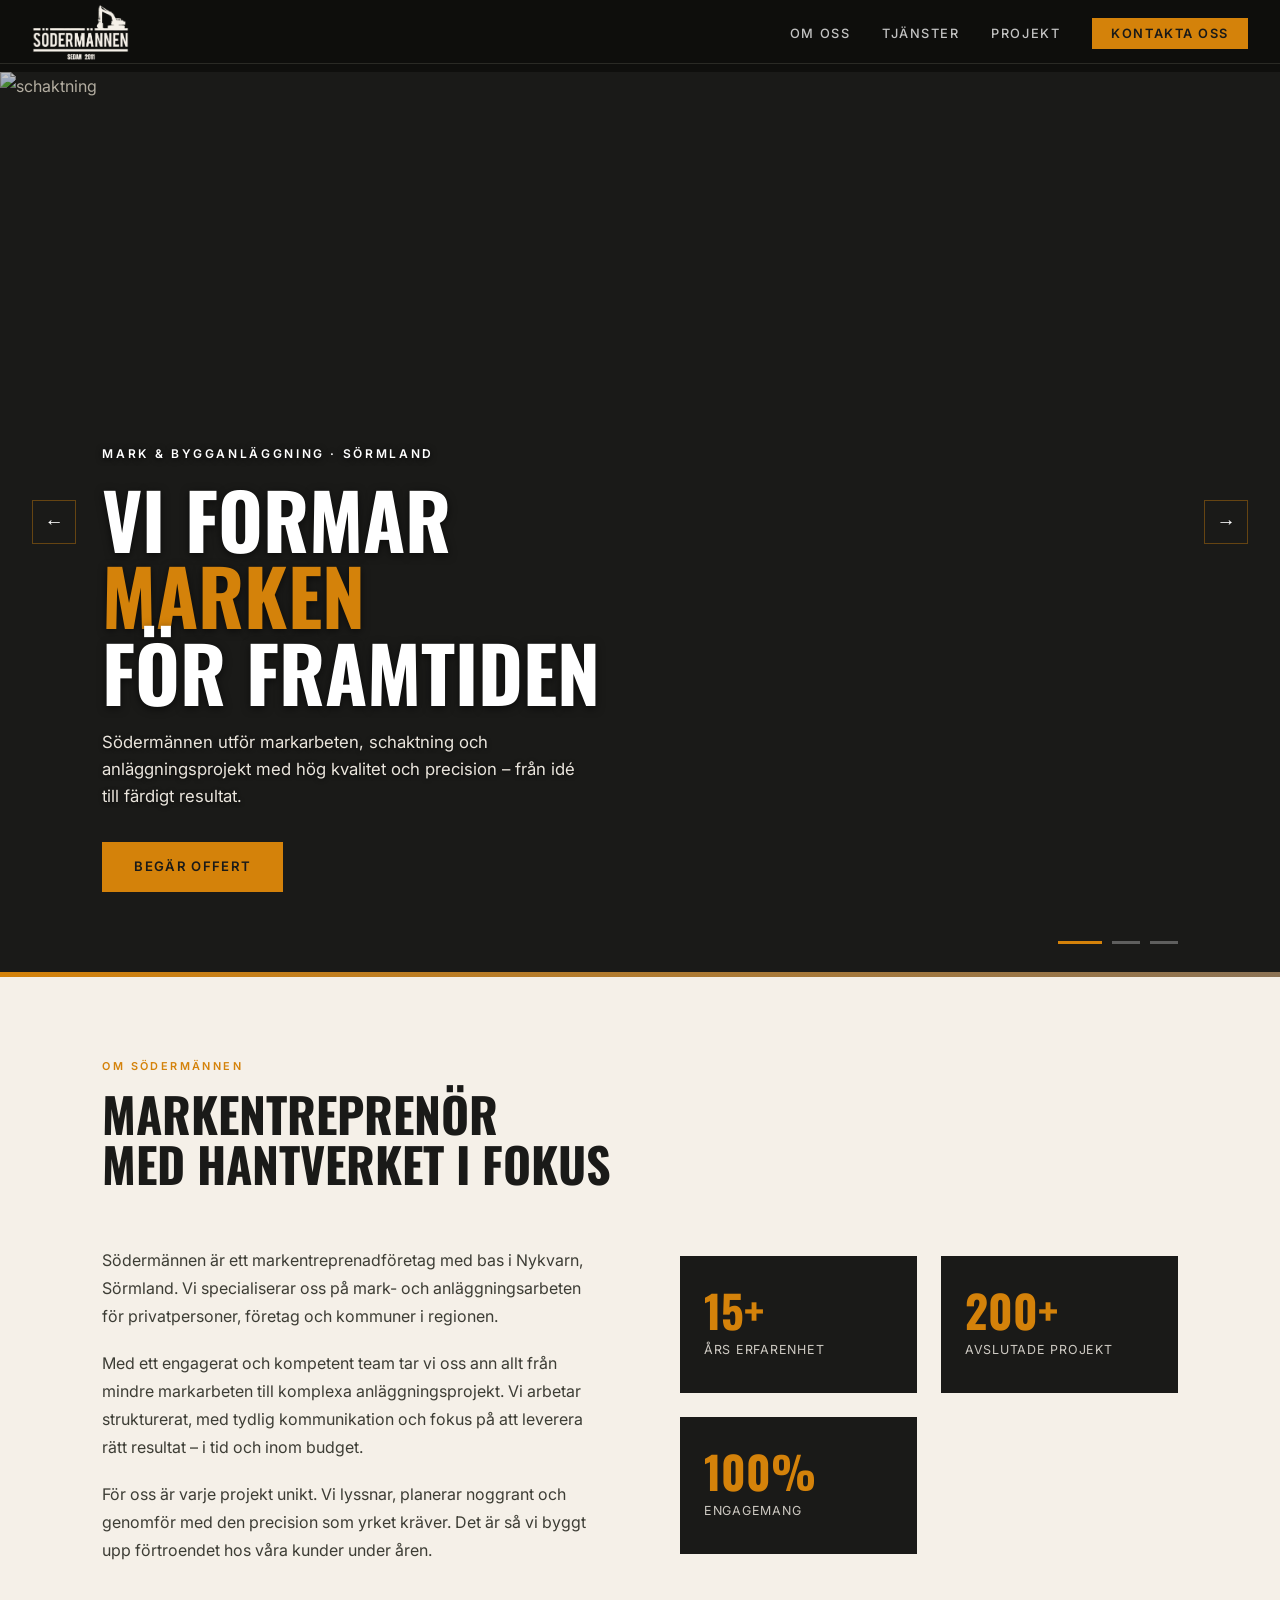
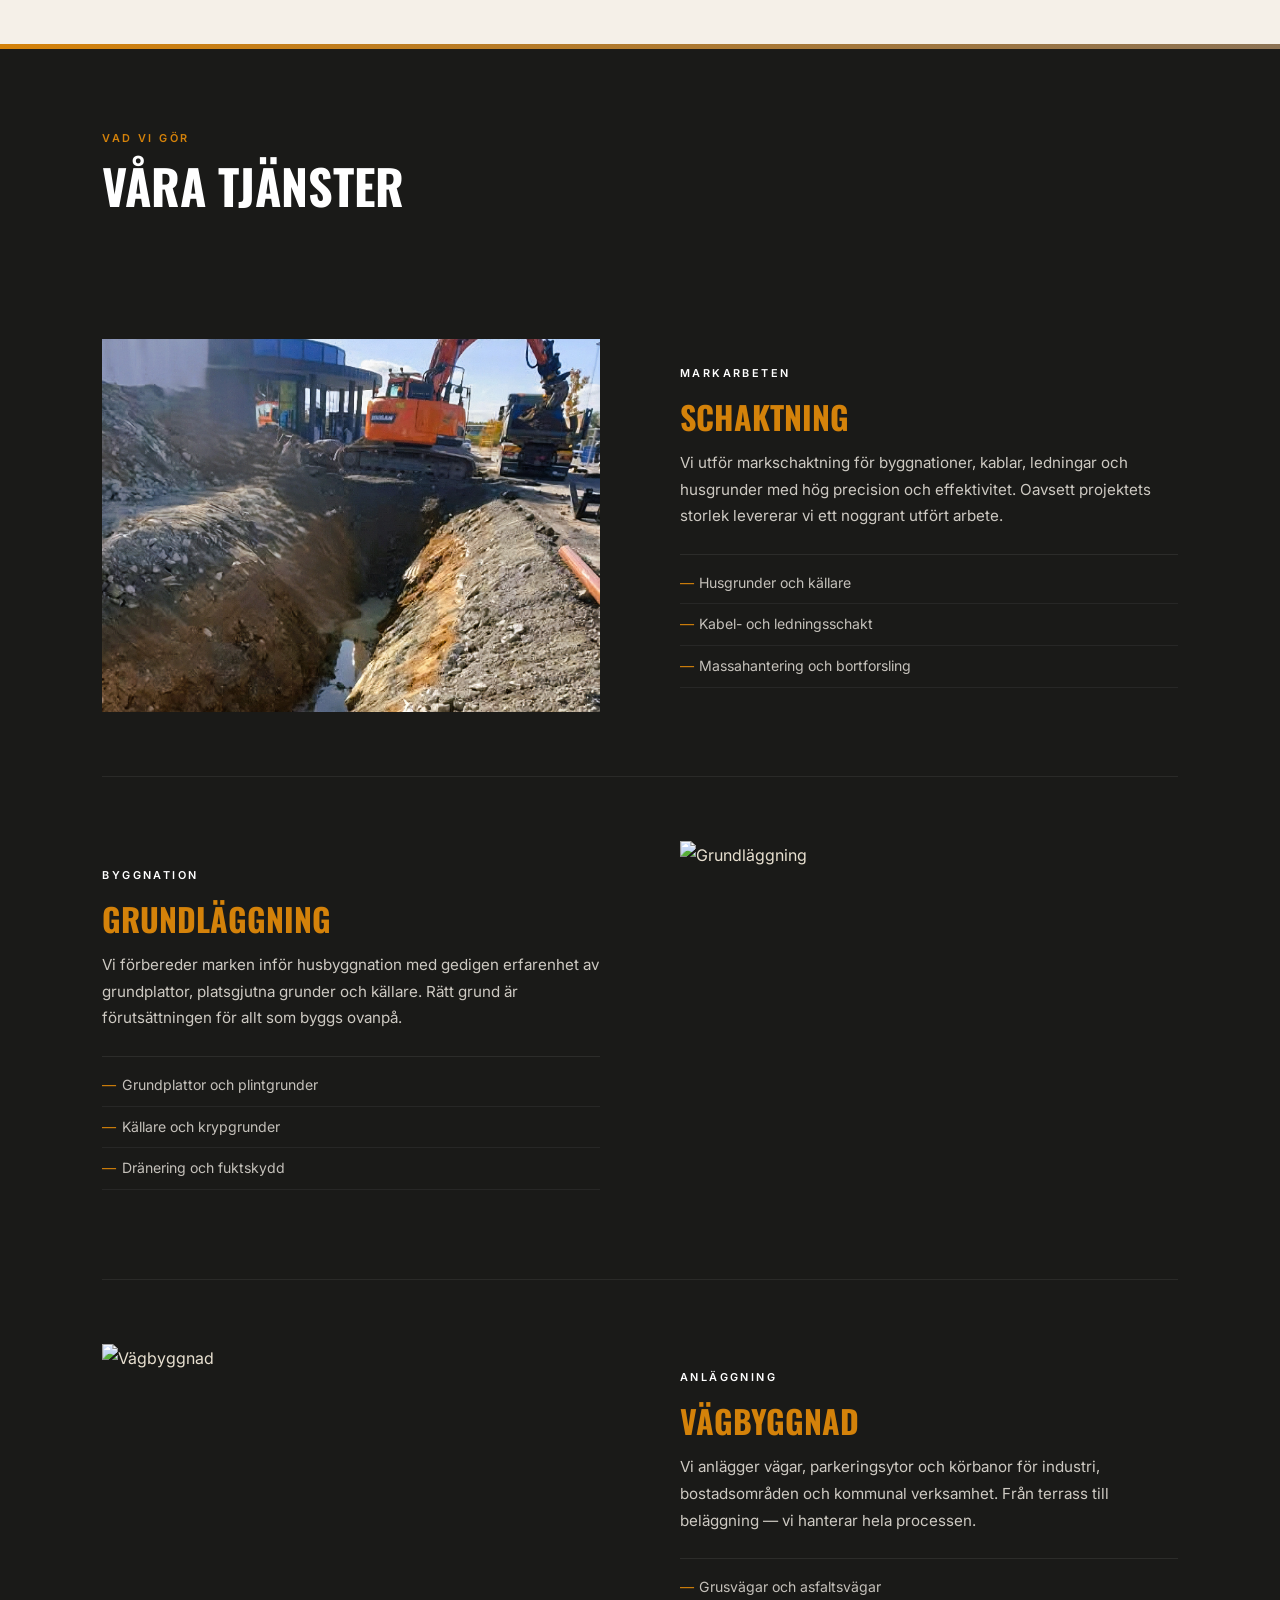
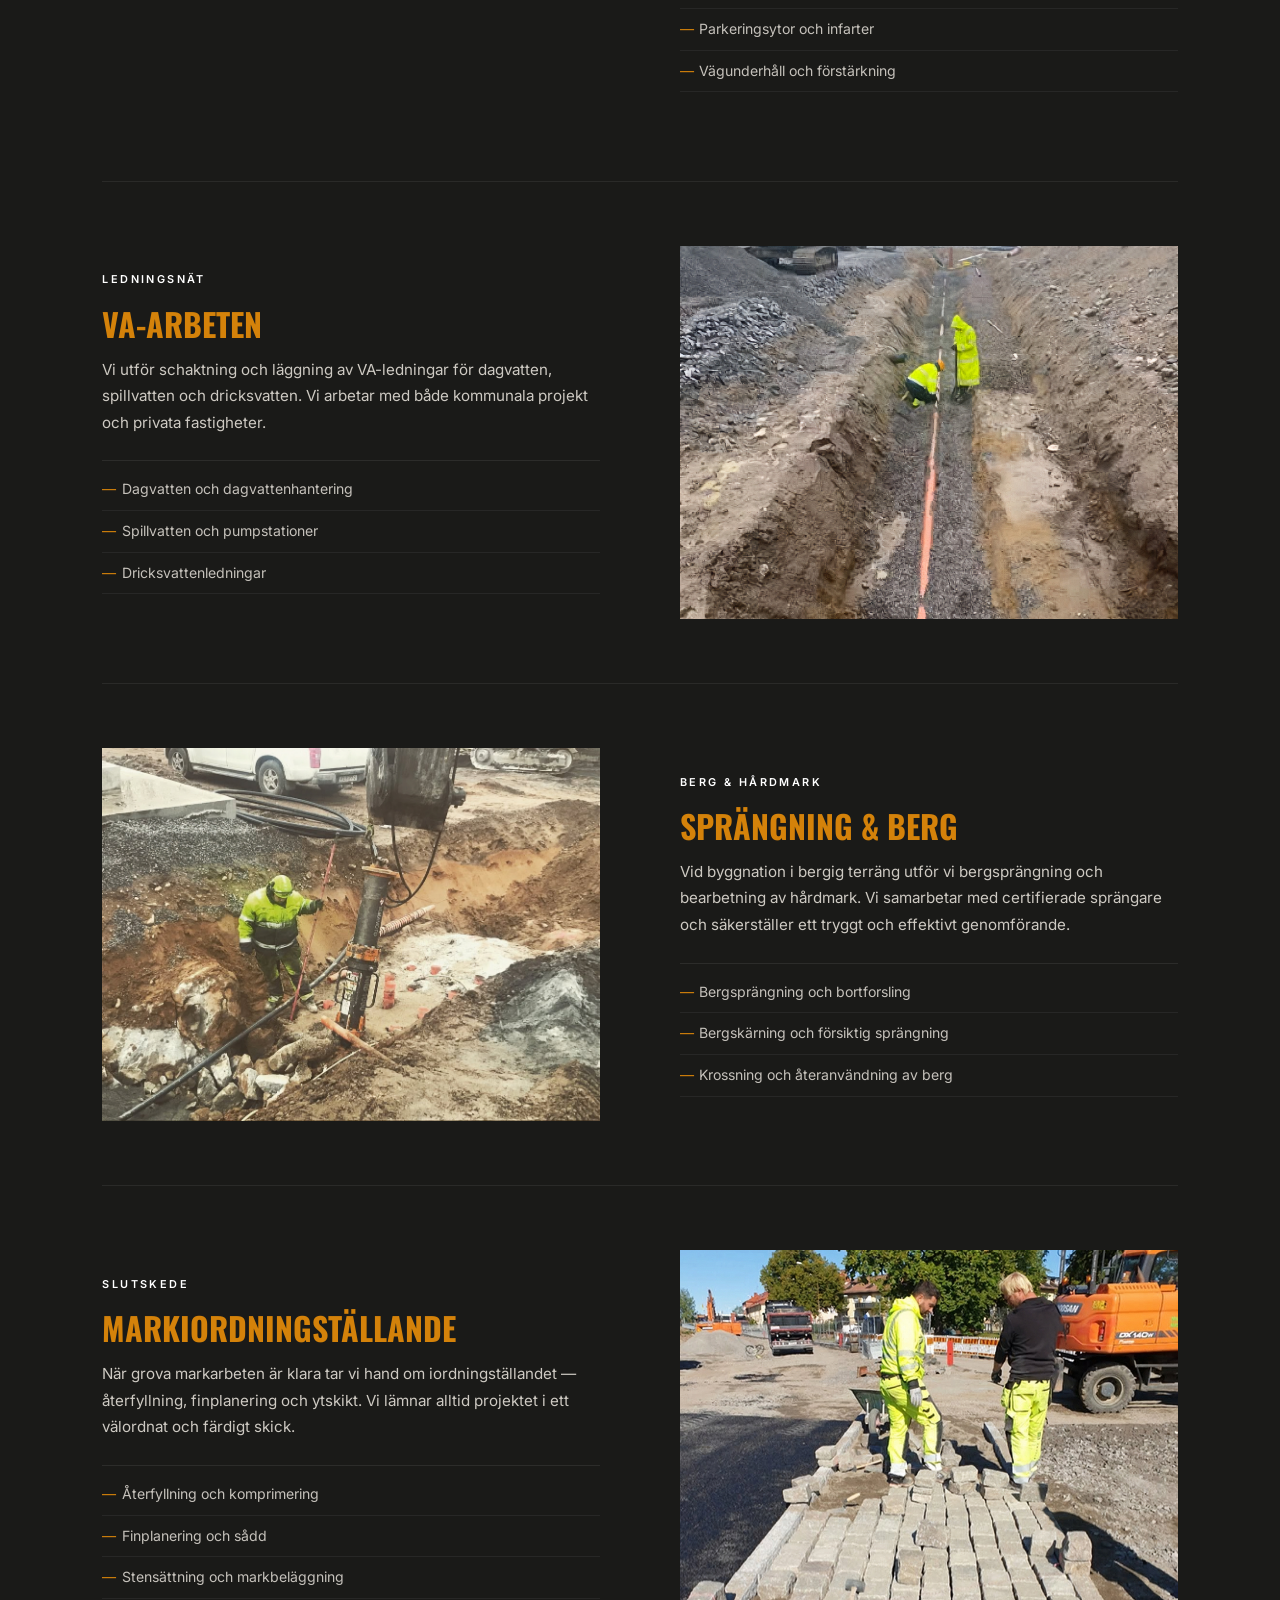
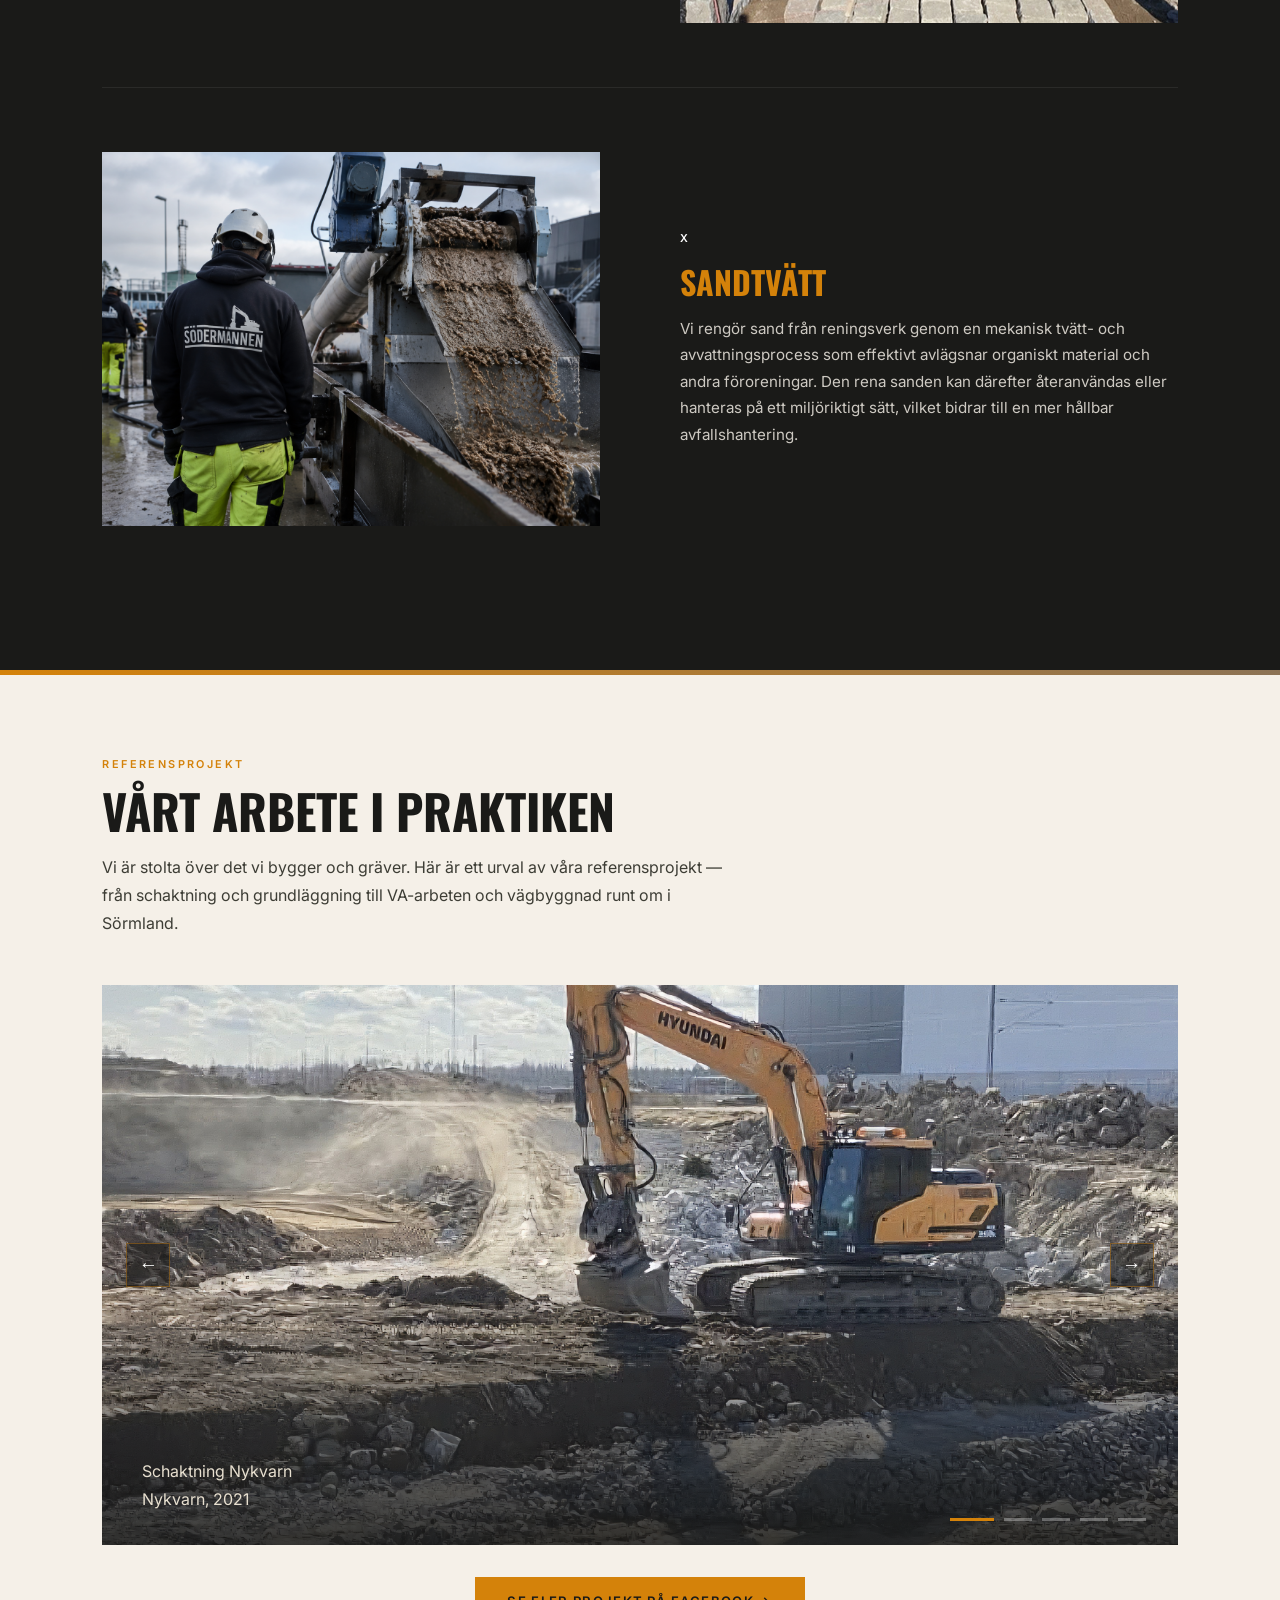
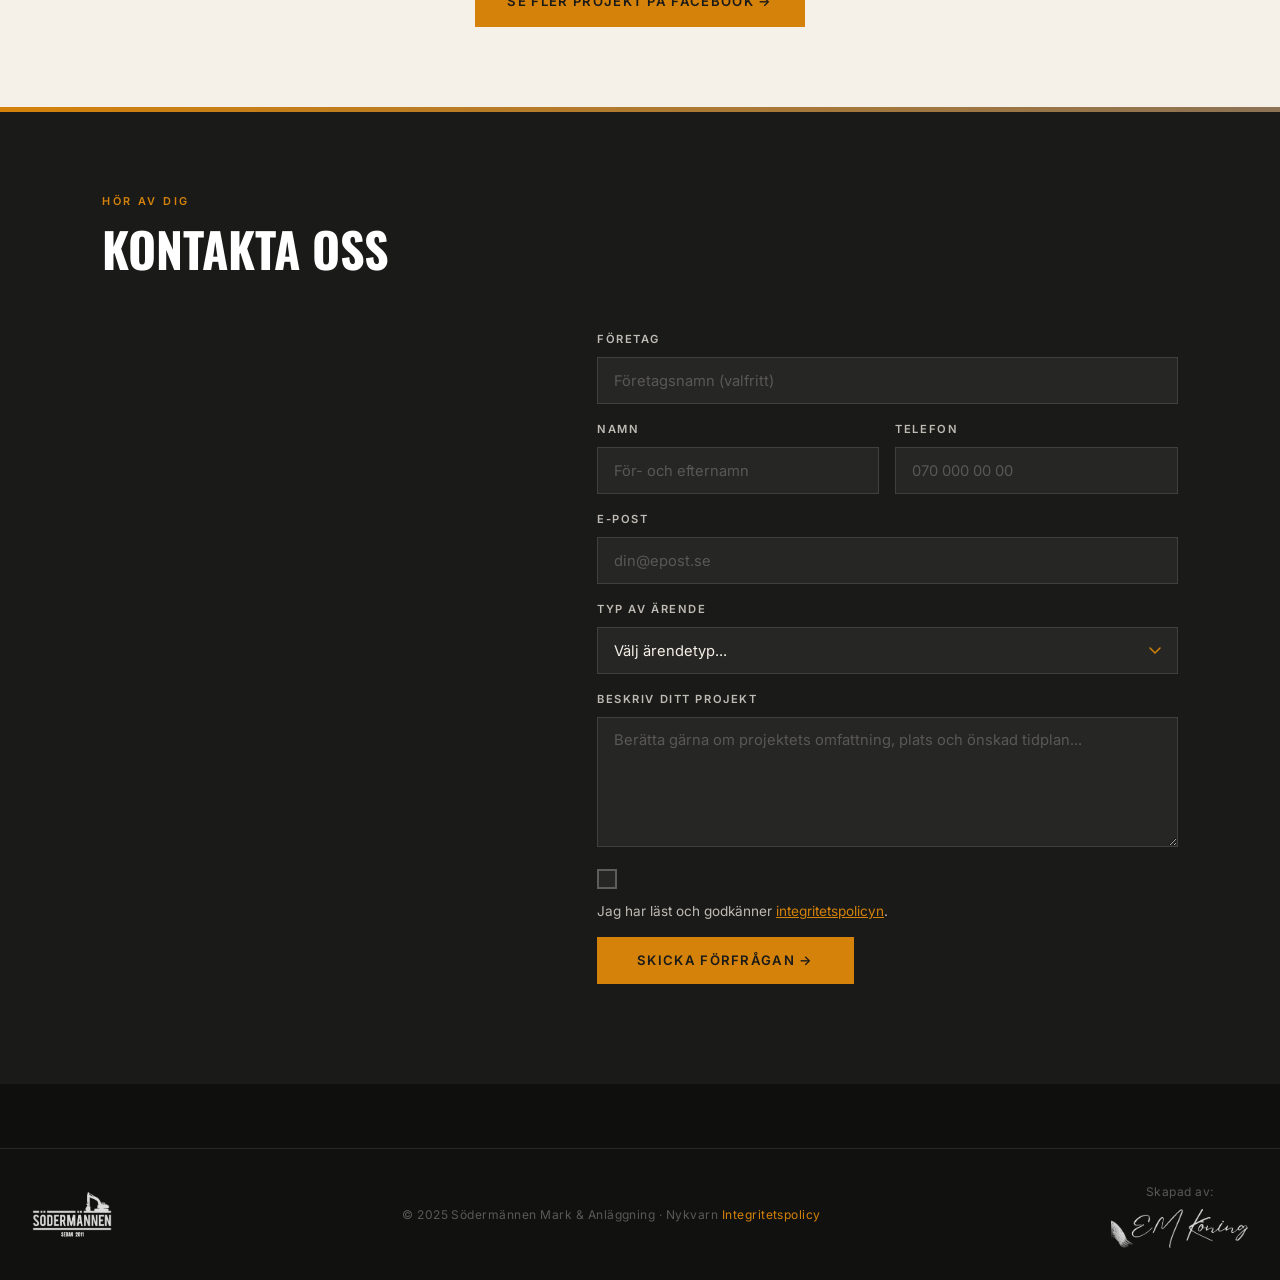
==== index.html @ 336072d4 "updated footer with my sign and readme" ====
<!doctype html>
<html lang="sv">
  <head>
    <meta charset="UTF-8" />
    <meta name="viewport" content="width=device-width, initial-scale=1.0" />
    <link rel="icon" href="image/logo-black.png" />
    <title>
      Södermännen – Markentreprenör i Nykvarn, Södertälje och Sörmland
    </title>
    <meta
      name="description"
      content="Södermännen utför schaktning, grundläggning, VA-arbeten, sandtvättning, sprängning och markiordningställande i Nykvarn, Södertälje, Strängnäs och Sörmland. Kontakta oss för offert."
    />
    <meta
      name="keywords"
      content="markentreprenör Nykvarn, schaktning Södertälje, grundläggning Sörmland, VA-arbeten Nykvarn, vägbyggnad Södertälje, sprängning mark, markarbeten Sörmland, grävarbeten Nykvarn, sandtvättning åt flera kommuner i landet"
    />
    <meta name="robots" content="index, follow" />
    <link rel="canonical" href="https://www.sodermannen.se/" />
    <meta property="og:type" content="website" />
    <meta property="og:url" content="https://www.sodermannen.se/" />
    <meta
      property="og:title"
      content="Södermännen – Markentreprenör och Sandtvätt i Nykvarn, Södertälje, Strängnäs och Sörmland"
    />
    <meta
      property="og:description"
      content="Vi utför schaktning, grundläggning, VA-arbeten, sandtvättning och vägbyggnad för företag och kommuner i Nykvarn, Södertälje och Sörmland."
    />
    <meta
      property="og:image"
      content="https://www.sodermannen.se/image/hero2.jpg"
    />
    <meta property="og:locale" content="sv_SE" />
    <meta name="twitter:card" content="summary_large_image" />
    <meta
      name="twitter:title"
      content="Södermännen – Markentreprenör och Sandtvätt i Nykvarn, Södertälje, Strängnäs och Sörmland"
    />
    <meta
      name="twitter:description"
      content="Vi utför schaktning, grundläggning, VA-arbeten, sandtvättning och vägbyggnad för företag och kommuner i Sörmland."
    />
    <meta
      name="twitter:image"
      content="https://www.sodermannen.se/image/hero2.jpg"
    />
    <script type="application/ld+json">
      {
        "@context": "https://schema.org",
        "@type": "LocalBusiness",
        "name": "Södermännen Mark & Anläggning",
        "description": "Markentreprenör i Nykvarn, Södertälje, Strängnäs och Sörmland som utför schaktning, grundläggning, VA-arbeten, sandtvättning, vägbyggnad, sprängning och markiordningställande.",
        "url": "https://www.sodermannen.se",
        "email": "info@sodermannen.se",
        "telephone": "+46706055388",
        "address": {
          "@type": "PostalAddress",
          "streetAddress": "Skäggetorp 3",
          "postalCode": "155 93",
          "addressLocality": "Nykvarn",
          "addressCountry": "SE"
        },
        "geo": {
          "@type": "GeoCoordinates",
          "latitude": 59.22121,
          "longitude": 17.31127
        },
        "areaServed": [
          { "@type": "City", "name": "Nykvarn" },
          { "@type": "City", "name": "Södertälje" },
          { "@type": "City", "name": "Strängnäs" },
          { "@type": "City", "name": "Mariefred" },
          { "@type": "AdministrativeArea", "name": "Sörmland" },
          { "@type": "AdministrativeArea", "name": "Mälardalen" }
        ],
        "openingHoursSpecification": [
          {
            "@type": "OpeningHoursSpecification",
            "dayOfWeek": ["Monday", "Tuesday", "Wednesday", "Thursday"],
            "opens": "07:00",
            "closes": "17:00"
          },
          {
            "@type": "OpeningHoursSpecification",
            "dayOfWeek": "Friday",
            "opens": "07:00",
            "closes": "13:00"
          }
        ],
        "priceRange": "Kontakta oss för offert",
        "hasOfferCatalog": {
          "@type": "OfferCatalog",
          "name": "Markentreprenad",
          "itemListElement": [
            {
              "@type": "Offer",
              "itemOffered": { "@type": "Service", "name": "Schaktning" }
            },
            {
              "@type": "Offer",
              "itemOffered": { "@type": "Service", "name": "Grundläggning" }
            },
            {
              "@type": "Offer",
              "itemOffered": { "@type": "Service", "name": "VA-arbeten" }
            },
            {
              "@type": "Offer",
              "itemOffered": { "@type": "Service", "name": "Vägbyggnad" }
            },
            {
              "@type": "Offer",
              "itemOffered": {
                "@type": "Service",
                "name": "Sprängning och bergarbeten"
              }
            },
            {
              "@type": "Offer",
              "itemOffered": {
                "@type": "Service",
                "name": "Sandtvätt"
              }
            },
            {
              "@type": "Offer",
              "itemOffered": {
                "@type": "Service",
                "name": "Markiordningställande"
              }
            }
          ]
        }
      }
    </script>
    <link rel="preconnect" href="https://fonts.googleapis.com" />
    <link rel="preconnect" href="https://fonts.gstatic.com" crossorigin />
    <link
      href="https://fonts.googleapis.com/css2?family=Oswald:wght@400;600;700&family=Inter:wght@300;400;500;600&display=swap"
      rel="stylesheet"
    />
    <link rel="stylesheet" href="style.css" />
  </head>
  <body>
    <!-- NAV -->
    <nav id="main-nav">
      <a href="#" class="nav-logo">
        <img src="image/logo-white.png" alt="Södermännen" class="logo-img" />
      </a>
      <ul class="nav-links">
        <li><a href="#om-oss">Om oss</a></li>
        <li><a href="#tjanster">Tjänster</a></li>
        <li><a href="#projekt">Projekt</a></li>
        <li><a href="#kontakt" class="nav-cta">Kontakta oss</a></li>
      </ul>
      <button class="hamburger" id="hamburger" aria-label="Öppna meny">
        <span></span><span></span><span></span>
      </button>
    </nav>

    <!-- HERO SLIDESHOW -->
    <section class="hero" id="hero">
      <div class="slides" id="slides">
        <div class="slide active">
          <div class="slide-bg">
            <img src="image/hero2.jpg" alt="schaktning" />
          </div>
          <div class="slide-overlay"></div>
          <div class="slide-content">
            <p class="slide-eyebrow">Mark & Bygganläggning · Sörmland</p>
            <h1 class="slide-title">
              Vi formar<br /><em>marken</em><br />för framtiden
            </h1>
            <p class="slide-sub">
              Södermännen utför markarbeten, schaktning och anläggningsprojekt
              med hög kvalitet och precision – från idé till färdigt resultat.
            </p>
            <a href="#kontakt" class="hero-btn">Begär offert</a>
          </div>
        </div>
        <div class="slide">
          <div class="slide-bg">
            <img src="image/Hero3.jpg" alt="schaktning" />
          </div>
          <div class="slide-overlay"></div>
          <div class="slide-content">
            <p class="slide-eyebrow">Erfarenhet du kan lita på</p>
            <h1 class="slide-title">Kompetens<br />på <em>djupet</em></h1>
            <p class="slide-sub">
              Med gedigen erfarenhet av schaktning, grundläggning och
              markarbeten levererar vi varje projekt i tid och enligt
              specifikation.
            </p>
            <a href="#projekt" class="hero-btn">Se våra projekt</a>
          </div>
        </div>
        <div class="slide">
          <div class="slide-bg">
            <img src="image/medarbetare.jpg" alt="schaktning" />
          </div>
          <div class="slide-overlay"></div>
          <div class="slide-content">
            <p class="slide-eyebrow">Baserade i Nykvarn</p>
            <h1 class="slide-title">
              Lokala<br /><em>rötter</em> –<br />bred förmåga
            </h1>
            <p class="slide-sub">
              Vi är ett sörmländskt företag med hjärtat i regionen och
              kapaciteten att ta alla typer av markentreprenader.
            </p>
            <a href="#om-oss" class="hero-btn">Läs mer om oss</a>
          </div>
        </div>
      </div>
      <button
        class="slide-arrow slide-prev"
        id="prev"
        aria-label="Föregående bild"
      >
        &#8592;
      </button>
      <button class="slide-arrow slide-next" id="next" aria-label="Nästa bild">
        &#8594;
      </button>
      <div class="slide-dots" id="dots">
        <div class="dot active" data-idx="0"></div>
        <div class="dot" data-idx="1"></div>
        <div class="dot" data-idx="2"></div>
      </div>
    </section>

    <div class="earth-line"></div>

    <!-- OM OSS -->
    <section id="om-oss">
      <p class="section-eyebrow">Om Södermännen</p>
      <h2 class="section-title">Markentreprenör<br />med hantverket i fokus</h2>
      <div class="about-grid">
        <div class="about-text">
          <p>
            Södermännen är ett markentreprenadföretag med bas i Nykvarn,
            Sörmland. Vi specialiserar oss på mark- och anläggningsarbeten för
            privatpersoner, företag och kommuner i regionen.
          </p>
          <p>
            Med ett engagerat och kompetent team tar vi oss ann allt från mindre
            markarbeten till komplexa anläggningsprojekt. Vi arbetar
            strukturerat, med tydlig kommunikation och fokus på att leverera
            rätt resultat – i tid och inom budget.
          </p>
          <p>
            För oss är varje projekt unikt. Vi lyssnar, planerar noggrant och
            genomför med den precision som yrket kräver. Det är så vi byggt upp
            förtroendet hos våra kunder under åren.
          </p>
        </div>
        <div class="about-stats">
          <div class="stat-box">
            <div class="stat-number">15+</div>
            <div class="stat-label">Års erfarenhet</div>
          </div>
          <div class="stat-box">
            <div class="stat-number">200+</div>
            <div class="stat-label">Avslutade projekt</div>
          </div>
          <div class="stat-box">
            <div class="stat-number">100%</div>
            <div class="stat-label">Engagemang</div>
          </div>
        </div>
      </div>
    </section>

    <div class="earth-line"></div>

    <!-- TJÄNSTER -->
    <section id="tjanster">
      <p class="section-eyebrow">Vad vi gör</p>
      <h2 class="section-title">Våra tjänster</h2>
      <div class="services-list">
        <div class="service-row">
          <div class="service-img-wrap">
            <img
              src="image/schaktning.jpg"
              alt="Schaktning"
              class="service-img"
            />
          </div>
          <div class="service-content">
            <p class="service-eyebrow">Markarbeten</p>
            <h3 class="service-name">Schaktning</h3>
            <p class="service-desc">
              Vi utför markschaktning för byggnationer, kablar, ledningar och
              husgrunder med hög precision och effektivitet. Oavsett projektets
              storlek levererar vi ett noggrant utfört arbete.
            </p>
            <ul class="service-list">
              <li>Husgrunder och källare</li>
              <li>Kabel- och ledningsschakt</li>
              <li>Massahantering och bortforsling</li>
            </ul>
          </div>
        </div>
        <div class="service-divider"></div>
        <div class="service-row service-row--reverse">
          <div class="service-img-wrap">
            <img
              src="image/Grundläggning.jpg"
              alt="Grundläggning"
              class="service-img"
            />
          </div>
          <div class="service-content">
            <p class="service-eyebrow">Byggnation</p>
            <h3 class="service-name">Grundläggning</h3>
            <p class="service-desc">
              Vi förbereder marken inför husbyggnation med gedigen erfarenhet av
              grundplattor, platsgjutna grunder och källare. Rätt grund är
              förutsättningen för allt som byggs ovanpå.
            </p>
            <ul class="service-list">
              <li>Grundplattor och plintgrunder</li>
              <li>Källare och krypgrunder</li>
              <li>Dränering och fuktskydd</li>
            </ul>
          </div>
        </div>
        <div class="service-divider"></div>
        <div class="service-row">
          <div class="service-img-wrap">
            <img
              src="image/vagbygge.jpg"
              alt="Vägbyggnad"
              class="service-img"
            />
          </div>
          <div class="service-content">
            <p class="service-eyebrow">Anläggning</p>
            <h3 class="service-name">Vägbyggnad</h3>
            <p class="service-desc">
              Vi anlägger vägar, parkeringsytor och körbanor för industri,
              bostadsområden och kommunal verksamhet. Från terrass till
              beläggning — vi hanterar hela processen.
            </p>
            <ul class="service-list">
              <li>Grusvägar och asfaltsvägar</li>
              <li>Parkeringsytor och infarter</li>
              <li>Vägunderhåll och förstärkning</li>
            </ul>
          </div>
        </div>
        <div class="service-divider"></div>
        <div class="service-row service-row--reverse">
          <div class="service-img-wrap">
            <img
              src="image/dagvatten.jpg"
              alt="VA-arbeten"
              class="service-img"
            />
          </div>
          <div class="service-content">
            <p class="service-eyebrow">Ledningsnät</p>
            <h3 class="service-name">VA-arbeten</h3>
            <p class="service-desc">
              Vi utför schaktning och läggning av VA-ledningar för dagvatten,
              spillvatten och dricksvatten. Vi arbetar med både kommunala
              projekt och privata fastigheter.
            </p>
            <ul class="service-list">
              <li>Dagvatten och dagvattenhantering</li>
              <li>Spillvatten och pumpstationer</li>
              <li>Dricksvattenledningar</li>
            </ul>
          </div>
        </div>
        <div class="service-divider"></div>
        <div class="service-row">
          <div class="service-img-wrap">
            <img
              src="image/sprängning.jpg"
              alt="Sprängning och berg"
              class="service-img"
            />
          </div>
          <div class="service-content">
            <p class="service-eyebrow">Berg & Hårdmark</p>
            <h3 class="service-name">Sprängning & Berg</h3>
            <p class="service-desc">
              Vid byggnation i bergig terräng utför vi bergsprängning och
              bearbetning av hårdmark. Vi samarbetar med certifierade sprängare
              och säkerställer ett tryggt och effektivt genomförande.
            </p>
            <ul class="service-list">
              <li>Bergsprängning och bortforsling</li>
              <li>Bergskärning och försiktig sprängning</li>
              <li>Krossning och återanvändning av berg</li>
            </ul>
          </div>
        </div>
        <div class="service-divider"></div>
        <div class="service-row service-row--reverse">
          <div class="service-img-wrap">
            <img
              src="image/markiordning.jpg"
              alt="Markiordningställande"
              class="service-img"
            />
          </div>
          <div class="service-content">
            <p class="service-eyebrow">Slutskede</p>
            <h3 class="service-name">Markiordningställande</h3>
            <p class="service-desc">
              När grova markarbeten är klara tar vi hand om iordningställandet —
              återfyllning, finplanering och ytskikt. Vi lämnar alltid projektet
              i ett välordnat och färdigt skick.
            </p>
            <ul class="service-list">
              <li>Återfyllning och komprimering</li>
              <li>Finplanering och sådd</li>
              <li>Stensättning och markbeläggning</li>
            </ul>
          </div>
        </div>
        <div class="service-divider"></div>
        <div class="service-row">
          <div class="service-img-wrap">
            <img src="image/sand.png" alt="Sandtvätt" class="service-img" />
          </div>
          <div class="service-content">
            <p class="service-eyebrow">X</p>
            <h3 class="service-name">Sandtvätt</h3>
            <p class="service-desc">
              Vi rengör sand från reningsverk genom en mekanisk tvätt- och
              avvattningsprocess som effektivt avlägsnar organiskt material och
              andra föroreningar. Den rena sanden kan därefter återanvändas
              eller hanteras på ett miljöriktigt sätt, vilket bidrar till en mer
              hållbar avfallshantering.
            </p>
          </div>
        </div>
      </div>
    </section>

    <div class="earth-line"></div>

    <!-- PROJEKT -->
    <section id="projekt">
      <p class="section-eyebrow">Referensprojekt</p>
      <h2 class="section-title">Vårt arbete i praktiken</h2>
      <p class="proj-intro-text">
        Vi är stolta över det vi bygger och gräver. Här är ett urval av våra
        referensprojekt — från schaktning och grundläggning till VA-arbeten och
        vägbyggnad runt om i Sörmland.
      </p>

      <div class="proj-slideshow" id="proj-slideshow">
        <div class="proj-slide active">
          <img
            src="image/shakt.jpg"
            alt="Schaktning Nykvarn"
            class="proj-slide-img"
          />
          <div class="proj-slide-overlay">
            <div class="project-label">Schaktning Nykvarn</div>
            <div class="project-location">Nykvarn, 2021</div>
          </div>
        </div>
        <div class="proj-slide">
          <img
            src="image/Valedning.jpg"
            alt="VA-ledning kommunprojekt"
            class="proj-slide-img"
          />
          <div class="proj-slide-overlay">
            <div class="project-label">VA-ledning kommunprojekt</div>
            <div class="project-location">Södertälje, 2023</div>
          </div>
        </div>
        <div class="proj-slide">
          <img
            src="image/Hero3.jpg"
            alt="Grundläggning industri"
            class="proj-slide-img"
          />
          <div class="proj-slide-overlay">
            <div class="project-label">Grundläggning industri</div>
            <div class="project-location">Strängnäs, 2021</div>
          </div>
        </div>
        <div class="proj-slide">
          <img
            src="image/asfaltering.jpg"
            alt="Vägbyggnad industri"
            class="proj-slide-img"
          />
          <div class="proj-slide-overlay">
            <div class="project-label">Vägbyggnad industri</div>
            <div class="project-location">Nykvarn, 2021</div>
          </div>
        </div>
        <div class="proj-slide">
          <img
            src="image/Plattläggning.jpg"
            alt="Markiordningställande"
            class="proj-slide-img"
          />
          <div class="proj-slide-overlay">
            <div class="project-label">Markiordningställande</div>
            <div class="project-location">Mariefred, 2024</div>
          </div>
        </div>
        <button
          class="proj-arrow proj-prev"
          id="proj-prev"
          aria-label="Föregående bild"
        >
          &#8592;
        </button>
        <button
          class="proj-arrow proj-next"
          id="proj-next"
          aria-label="Nästa bild"
        >
          &#8594;
        </button>
        <div class="proj-dots" id="proj-dots">
          <div class="proj-dot active" data-idx="0"></div>
          <div class="proj-dot" data-idx="1"></div>
          <div class="proj-dot" data-idx="2"></div>
          <div class="proj-dot" data-idx="3"></div>
          <div class="proj-dot" data-idx="4"></div>
        </div>
      </div>

      <div class="proj-fb">
        <a
          href="https://www.facebook.com/absodermannen"
          target="_blank"
          rel="noopener"
          class="proj-fb-btn"
        >
          Se fler projekt på Facebook →
        </a>
      </div>
    </section>

    <div class="earth-line"></div>

    <!-- KONTAKT -->
    <section id="kontakt">
      <p class="section-eyebrow">Hör av dig</p>
      <h2 class="section-title">Kontakta oss</h2>
      <div class="contact-grid">
        <div class="contact-info">
          <div class="contact-item">
            <h3>Adress</h3>
            <p>
              <a
                class="map-link"
                href="https://www.hitta.se/kartan!~59.22121,17.31127,14z/tr!i=pePbnUm4/search!i=nqbjmqqu!q=Sk%C3%A4ggetorp%203%20155%2093%20Nykvarn!t=single!st=cmp!ai=nqbjmqqu!aic=59.22121:17.31127?search=Sk%C3%A4ggetorp%203%20155%2093%20Nykvarn&st=single&sst=cmp&sids=nqbjmqqu&srb=0"
                target="_blank"
                rel="noopener"
                >Skäggetorp 3, 155 93 Nykvarn</a
              >
            </p>
          </div>
          <div class="contact-item">
            <h3>E-post</h3>
            <p><a href="mailto:info@sodermannen.se">info@sodermannen.se</a></p>
          </div>
          <div class="contact-item">
            <h3>Telefon</h3>
            <p>
              Johan Antmann:
              <a href="tel:+46706055388"
                ><span class="contact-telefon"> </span>070-605 53 88</a
              >
            </p>
          </div>
          <div class="contact-item">
            <h3>Webb</h3>
            <p>
              <a
                href="https://www.sodermannen.se"
                target="_blank"
                rel="noopener"
                >sodermannen.se</a
              >
            </p>
          </div>
          <div class="contact-item">
            <h3>Öppettider</h3>
            <p>Måndag–Torsdag: 07:00–17:00 <br />Fredag: 07:00-13:00</p>
          </div>
        </div>

        <form class="contact-form" id="contact-form" novalidate>
          <div class="form-group">
            <label for="company">Företag</label>
            <input
              type="text"
              id="company"
              name="company"
              placeholder="Företagsnamn (valfritt)"
            />
          </div>
          <div class="form-row">
            <div class="form-group">
              <label for="name">Namn</label>
              <input
                type="text"
                id="name"
                name="name"
                placeholder="För- och efternamn"
                required
              />
            </div>
            <div class="form-group">
              <label for="phone">Telefon</label>
              <input
                type="tel"
                id="phone"
                name="phone"
                placeholder="070 000 00 00"
              />
            </div>
          </div>
          <div class="form-group">
            <label for="email">E-post</label>
            <input
              type="email"
              id="email"
              name="email"
              placeholder="din@epost.se"
              required
            />
          </div>
          <div class="form-group">
            <label for="type">Typ av ärende</label>
            <select id="type" name="type">
              <option value="">Välj ärendetyp...</option>
              <option value="Offert">Begär offert</option>
              <option value="Schaktning">Schaktning</option>
              <option value="Grundläggning">Grundläggning</option>
              <option value="VA-arbeten">VA-arbeten</option>
              <option value="Vägbyggnad">Vägbyggnad</option>
              <option value="Övrigt">Övrigt</option>
            </select>
          </div>
          <div class="form-group">
            <label for="message">Beskriv ditt projekt</label>
            <textarea
              id="message"
              name="message"
              placeholder="Berätta gärna om projektets omfattning, plats och önskad tidplan..."
              required
            ></textarea>
          </div>
          <div class="form-group form-checkbox">
            <input type="checkbox" id="gdpr" name="gdpr" required />
            <span
              class="checkbox-custom"
              onclick="document.getElementById('gdpr').click()"
            ></span>
            <label for="gdpr"
              >Jag har läst och godkänner
              <a href="integritetspolicy.html">integritetspolicyn</a>.</label
            >
          </div>
          <button type="submit" class="submit-btn">Skicka förfrågan →</button>
          <div class="form-success" id="form-success" style="display: none">
            ✓ Tack! Ditt e-postprogram öppnas nu med förfrågan färdig att
            skicka.
          </div>
        </form>
      </div>
    </section>

    <!-- FOOTER -->
    <footer>
      <div class="footer-logo">
        <img
          src="image/logo-white.png"
          alt="Södermännen"
          class="footer-logo-img"
        />
      </div>
      <p class="footer-copy">
        © 2025 Södermännen Mark &amp; Anläggning · Nykvarn
        <a href="integritetspolicy.html">Integritetspolicy</a>
      </p>
      <p class="footer-copy">
        Skapad av:
        <img
          src="image/em_logo.png"
          alt="Eva Maria Köning"
          class="footer-logo-img"
        />
      </p>
    </footer>

    <script>
      // ── Slideshow ──
      const slides = document.querySelectorAll(".slide");
      const dots = document.querySelectorAll(".dot");
      let current = 0;
      let timer;

      function goTo(idx) {
        slides[current].classList.remove("active");
        dots[current].classList.remove("active");
        current = (idx + slides.length) % slides.length;
        slides[current].classList.add("active");
        dots[current].classList.add("active");
      }
      function startTimer() {
        timer = setInterval(() => goTo(current + 1), 8000);
      }
      function resetTimer() {
        clearInterval(timer);
        startTimer();
      }

      document.getElementById("next").addEventListener("click", () => {
        goTo(current + 1);
        resetTimer();
      });
      document.getElementById("prev").addEventListener("click", () => {
        goTo(current - 1);
        resetTimer();
      });
      dots.forEach((dot) =>
        dot.addEventListener("click", () => {
          goTo(+dot.dataset.idx);
          resetTimer();
        }),
      );

      let touchStartX = 0;
      document.querySelector(".hero").addEventListener("touchstart", (e) => {
        touchStartX = e.touches[0].clientX;
      });
      document.querySelector(".hero").addEventListener("touchend", (e) => {
        const diff = touchStartX - e.changedTouches[0].clientX;
        if (Math.abs(diff) > 50) {
          goTo(current + (diff > 0 ? 1 : -1));
          resetTimer();
        }
      });
      startTimer();

      // ── Mobile nav ──
      const nav = document.getElementById("main-nav");
      document.getElementById("hamburger").addEventListener("click", () => {
        nav.classList.toggle("mobile-nav-open");
      });
      document.querySelectorAll(".nav-links a").forEach((a) => {
        a.addEventListener("click", () =>
          nav.classList.remove("mobile-nav-open"),
        );
      });

      // Stäng mobilmeny vid scroll
      window.addEventListener(
        "scroll",
        () => {
          if (nav.classList.contains("mobile-nav-open")) {
            nav.classList.remove("mobile-nav-open");
          }
        },
        { passive: true },
      );

      // ── Kontaktformulär: sessionStorage ──
      const formFields = [
        "company",
        "name",
        "phone",
        "email",
        "type",
        "message",
      ];

      function restoreFormData() {
        formFields.forEach(function (id) {
          const el = document.getElementById(id);
          const saved = sessionStorage.getItem("form_" + id);
          if (el && saved) el.value = saved;
        });
      }
      restoreFormData();

      formFields.forEach(function (id) {
        const el = document.getElementById(id);
        if (!el) return;
        el.addEventListener("input", function () {
          sessionStorage.setItem("form_" + id, el.value);
        });
        el.addEventListener("change", function () {
          sessionStorage.setItem("form_" + id, el.value);
        });
      });

      // ── Kontaktformulär → mailto ──
      document
        .getElementById("contact-form")
        .addEventListener("submit", function (e) {
          e.preventDefault();
          const foretag = document.getElementById("company").value.trim();
          const namn = document.getElementById("name").value.trim();
          const telefon = document.getElementById("phone").value.trim();
          const epost = document.getElementById("email").value.trim();
          const arende = document.getElementById("type").value.trim();
          const meddelande = document.getElementById("message").value.trim();
          const gdpr = document.getElementById("gdpr").checked;

          if (!namn || !epost || !meddelande) {
            alert("Fyll i namn, e-post och meddelande innan du skickar.");
            return;
          }
          if (!gdpr) {
            alert("Du behöver godkänna integritetspolicyn för att skicka.");
            return;
          }

          const avsandare = foretag ? foretag + " / " + namn : namn;
          const subject = encodeURIComponent(
            avsandare + (arende ? " – " + arende : ""),
          );
          const body = encodeURIComponent(
            "Företag: " +
              (foretag || "Ej angivet") +
              "\n" +
              "Namn: " +
              namn +
              "\n" +
              "Telefon: " +
              (telefon || "Ej angivet") +
              "\n" +
              "E-post: " +
              epost +
              "\n" +
              "Ärendetyp: " +
              (arende || "Ej vald") +
              "\n\n" +
              "Beskrivning:\n" +
              meddelande,
          );

          window.location.href =
            "mailto:info@sodermannen.se?subject=" + subject + "&body=" + body;
          formFields.forEach(function (id) {
            sessionStorage.removeItem("form_" + id);
          });
          document.getElementById("form-success").style.display = "block";
          this.querySelector(".submit-btn").style.display = "none";
        });

      // ── Scroll till formulär vid återkomst ──
      if (window.location.hash === "#kontakt") {
        setTimeout(function () {
          const el = document.getElementById("kontakt");
          if (el) el.scrollIntoView({ behavior: "smooth" });
        }, 150);
      }

      // ── Projekt slideshow ──
      (function () {
        const slides = document.querySelectorAll(".proj-slide");
        const dots = document.querySelectorAll(".proj-dot");
        let cur = 0,
          timer;

        function goTo(idx) {
          slides[cur].classList.remove("active");
          dots[cur].classList.remove("active");
          cur = (idx + slides.length) % slides.length;
          slides[cur].classList.add("active");
          dots[cur].classList.add("active");
        }
        function start() {
          timer = setInterval(() => goTo(cur + 1), 5000);
        }
        function reset() {
          clearInterval(timer);
          start();
        }

        document.getElementById("proj-next").addEventListener("click", () => {
          goTo(cur + 1);
          reset();
        });
        document.getElementById("proj-prev").addEventListener("click", () => {
          goTo(cur - 1);
          reset();
        });
        dots.forEach((d) =>
          d.addEventListener("click", () => {
            goTo(+d.dataset.idx);
            reset();
          }),
        );

        let tx = 0;
        const ss = document.getElementById("proj-slideshow");
        ss.addEventListener("touchstart", (e) => {
          tx = e.touches[0].clientX;
        });
        ss.addEventListener("touchend", (e) => {
          const diff = tx - e.changedTouches[0].clientX;
          if (Math.abs(diff) > 50) {
            goTo(cur + (diff > 0 ? 1 : -1));
            reset();
          }
        });
        start();
      })();

      // ── Scroll animations ──
      const observer = new IntersectionObserver(
        (entries) => {
          entries.forEach((e) => {
            if (e.isIntersecting) {
              e.target.style.opacity = "1";
              e.target.style.transform = "translateY(0)";
            }
          });
        },
        { threshold: 0.12 },
      );
      document.querySelectorAll(".stat-box, .contact-item").forEach((el) => {
        el.style.opacity = "0";
        el.style.transform = "translateY(24px)";
        el.style.transition = "opacity 0.5s ease, transform 0.5s ease";
        observer.observe(el);
      });
    </script>
  </body>
</html>
---- style.css ----
*,
*::before,
*::after {
  box-sizing: border-box;
  margin: 0;
  padding: 0;
}

:root {
  --black: #1a1a18;
  --amber: #d4820a;
  --amber-light: #e8960f;
  --sand: #f5f0e8;
  --dark: #3d3d35;
  --earth: #8c7355;
  --earth-light: #a8906a;
  --white: #ffffff;
  --nav-h: 72px;
}

html {
  scroll-behavior: smooth;
}

body {
  font-family: "Inter", sans-serif;
  background: var(--sand);
  color: var(--dark);
  overflow-x: hidden;
}

/* ── NAV ── */
nav {
  position: fixed;
  top: 0;
  left: 0;
  right: 0;
  z-index: 100;
  height: var(--nav-h);
  display: flex;
  align-items: center;
  justify-content: space-between;
  padding: 0 5%;
  background: rgba(26, 26, 24, 0.96);
  backdrop-filter: blur(8px);
  border-bottom: 2px solid var(--amber);
}

.nav-logo {
  display: flex;
  align-items: center;
  gap: 0;
  text-decoration: none;
}
.logo-img {
  height: 56px;
  width: auto;
  display: block;
}

.nav-links {
  display: flex;
  gap: 2rem;
  list-style: none;
}
.nav-links a {
  font-family: "Inter", sans-serif;
  font-size: 0.8rem;
  font-weight: 500;
  letter-spacing: 0.12em;
  text-transform: uppercase;
  color: rgba(255, 255, 255, 0.75);
  text-decoration: none;
  transition: color 0.2s;
}
.nav-links a:hover {
  color: var(--amber);
}

.nav-cta {
  background: var(--amber);
  color: var(--black) !important;
  padding: 0.5rem 1.2rem;
  font-weight: 600 !important;
  transition: background 0.2s !important;
}
.nav-cta:hover {
  background: var(--amber-light) !important;
  color: var(--black) !important;
}

.hamburger {
  display: none;
  flex-direction: column;
  gap: 5px;
  background: none;
  border: none;
  cursor: pointer;
  padding: 4px;
}
.hamburger span {
  display: block;
  width: 24px;
  height: 2px;
  background: var(--white);
  transition: 0.3s;
}

/* ── HERO / SLIDESHOW ── */
.hero {
  position: relative;
  height: 100vh;
  min-height: 600px;
  overflow: hidden;
  margin-top: var(--nav-h);
}

.slides {
  position: absolute;
  inset: 0;
}

.slide {
  position: absolute;
  inset: 0;
  background: var(--black);
  display: flex;
  align-items: flex-end;
  opacity: 0;
  transition: opacity 0.9s ease;
}
.slide.active {
  opacity: 1;
}

.slide-bg {
  position: absolute;
  inset: 0;
  background-size: cover;
  background-position: center;
  transition: transform 8s ease;
  transform: scale(1.04);
}

.slide-bg img {
  width: 100%;
  height: 100%;
  object-fit: cover;
  display: block;
}
.slide.active .slide-bg {
  transform: scale(1);
}

.slide-overlay {
  position: absolute;
  inset: 0;
  background: linear-gradient(
    to top,
    rgba(26, 26, 24, 0.95) 0%,
    rgba(26, 26, 24, 0.55) 50%,
    rgba(26, 26, 24, 0.25) 100%
  );
}

.slide-content {
  position: relative;
  z-index: 2;
  padding: 0 8% 80px;
  max-width: 780px;
}

.slide-eyebrow {
  font-family: "Inter", sans-serif;
  font-size: 0.75rem;
  font-weight: 600;
  letter-spacing: 0.22em;
  text-transform: uppercase;
  color: #ffffff;
  margin-bottom: 1rem;
  text-shadow: 0 1px 6px rgba(0, 0, 0, 0.9);
}

.slide-title {
  font-family: "Oswald", sans-serif;
  font-weight: 700;
  font-size: clamp(2.8rem, 6vw, 5rem);
  line-height: 1;
  color: var(--white);
  text-transform: uppercase;
  margin-bottom: 1.2rem;
  text-shadow: 0 2px 8px rgba(0, 0, 0, 0.6);
}
.slide-title em {
  font-style: normal;
  color: var(--amber);
}

.slide-sub {
  font-family: "Inter", sans-serif;
  font-size: clamp(0.9rem, 1.5vw, 1.05rem);
  font-weight: 400;
  color: rgba(245, 240, 232, 0.95);
  line-height: 1.6;
  max-width: 480px;
  margin-bottom: 2rem;
  text-shadow: 0 1px 4px rgba(0, 0, 0, 0.6);
}

.hero-btn {
  display: inline-block;
  font-family: "Inter", sans-serif;
  font-size: 0.82rem;
  font-weight: 600;
  letter-spacing: 0.1em;
  text-transform: uppercase;
  text-decoration: none;
  padding: 0.85rem 2rem;
  background: var(--amber);
  color: var(--black);
  transition:
    background 0.2s,
    transform 0.2s;
}
.hero-btn:hover {
  background: var(--amber-light);
  transform: translateY(-2px);
}

/* Slide nav dots */
.slide-dots {
  position: absolute;
  bottom: 28px;
  right: 8%;
  display: flex;
  gap: 10px;
  z-index: 10;
}
.dot {
  width: 28px;
  height: 3px;
  background: rgba(255, 255, 255, 0.3);
  cursor: pointer;
  transition:
    background 0.3s,
    width 0.3s;
}
.dot.active {
  background: var(--amber);
  width: 44px;
}

/* Slide arrows */
.slide-arrow {
  position: absolute;
  top: 50%;
  z-index: 10;
  transform: translateY(-50%);
  background: rgba(26, 26, 24, 0.5);
  border: 1px solid rgba(212, 130, 10, 0.4);
  color: var(--white);
  font-size: 1.2rem;
  width: 44px;
  height: 44px;
  display: flex;
  align-items: center;
  justify-content: center;
  cursor: pointer;
  transition:
    background 0.2s,
    border-color 0.2s;
}
.slide-arrow:hover {
  background: var(--amber);
  border-color: var(--amber);
  color: var(--black);
}
.slide-prev {
  left: 2.5%;
}
.slide-next {
  right: 2.5%;
}

/* ── EARTH LINE divider ── */
.earth-line {
  height: 5px;
  background: linear-gradient(
    90deg,
    var(--amber) 0%,
    var(--earth) 50%,
    var(--amber) 100%
  );
  background-size: 200% 100%;
  animation: earthScroll 6s linear infinite;
}
@keyframes earthScroll {
  0% {
    background-position: 0% 0%;
  }
  100% {
    background-position: 200% 0%;
  }
}

/* ── SECTIONS ── */
section {
  padding: 80px 8%;
}

.section-eyebrow {
  font-family: "Inter", sans-serif;
  font-size: 0.68rem;
  font-weight: 600;
  letter-spacing: 0.22em;
  text-transform: uppercase;
  color: var(--amber);
  margin-bottom: 0.8rem;
}
.section-title {
  font-family: "Oswald", sans-serif;
  font-weight: 700;
  font-size: clamp(2rem, 4vw, 3rem);
  text-transform: uppercase;
  color: var(--black);
  line-height: 1.05;
}

/* ── OM OSS ── */
#om-oss {
  background: var(--sand);
}

.about-grid {
  display: grid;
  grid-template-columns: 1fr 1fr;
  gap: 5rem;
  align-items: center;
  margin-top: 3.5rem;
}

.about-text p {
  font-size: 1rem;
  line-height: 1.75;
  color: var(--dark);
  margin-bottom: 1.2rem;
}
.about-text p:last-child {
  margin-bottom: 0;
}

.about-stats {
  display: grid;
  grid-template-columns: 1fr 1fr;
  gap: 1.5rem;
}
.stat-box {
  background: var(--black);
  padding: 2rem 1.5rem;
  position: relative;
  overflow: hidden;
}
.stat-box::after {
  content: "";
  position: absolute;
  bottom: 0;
  left: 0;
  width: 100%;
  height: 3px;
  background: var(--amber);
  transform: scaleX(0);
  transform-origin: left;
  transition: transform 0.4s ease;
}
.stat-box:hover::after {
  transform: scaleX(1);
}
.stat-number {
  font-family: "Oswald", sans-serif;
  font-size: 2.8rem;
  font-weight: 700;
  color: var(--amber);
  line-height: 1;
  margin-bottom: 0.4rem;
}
.stat-label {
  font-family: "Inter", sans-serif;
  font-size: 0.78rem;
  font-weight: 400;
  color: rgba(245, 240, 232, 0.82);
  letter-spacing: 0.06em;
  text-transform: uppercase;
}

/* ── TJÄNSTER ── */
#tjanster {
  background: var(--black);
  padding: 80px 8%;
}
#tjanster .section-title {
  color: var(--white);
}
#tjanster .section-eyebrow {
  color: var(--amber);
}

.services-list {
  margin-top: 4rem;
  display: flex;
  flex-direction: column;
}

.service-row {
  display: grid;
  grid-template-columns: 1fr 1fr;
  gap: 5rem;
  align-items: center;
  padding: 4rem 0;
}

.service-row--reverse {
  direction: rtl;
}
.service-row--reverse > * {
  direction: ltr;
}

.service-img-wrap {
  overflow: hidden;
  aspect-ratio: 4 / 3;
}

.service-img {
  width: 100%;
  height: 100%;
  object-fit: cover;
  display: block;
  transition: transform 0.6s ease;
}
.service-img-wrap:hover .service-img {
  transform: scale(1.04);
}

.service-content {
  display: flex;
  flex-direction: column;
  gap: 1rem;
}

.service-eyebrow {
  font-family: "Inter", sans-serif;
  font-size: 0.68rem;
  font-weight: 600;
  letter-spacing: 0.22em;
  text-transform: uppercase;
  color: var(--white);
}

.service-name {
  font-family: "Oswald", sans-serif;
  font-size: clamp(1.4rem, 2.5vw, 2rem);
  font-weight: 700;
  text-transform: uppercase;
  color: var(--amber);
  line-height: 1.1;
}

.service-desc {
  font-size: 0.95rem;
  line-height: 1.75;
  color: rgba(245, 240, 232, 0.82);
}

.service-list {
  list-style: none;
  display: flex;
  flex-direction: column;
  gap: 0.5rem;
  margin-top: 0.5rem;
  border-top: 1px solid rgba(255, 255, 255, 0.08);
  padding-top: 1rem;
}

.service-list li {
  font-size: 0.88rem;
  color: rgba(245, 240, 232, 0.78);
  padding-left: 1.2rem;
  position: relative;
  border-bottom: 1px solid rgba(255, 255, 255, 0.06);
  padding-bottom: 0.5rem;
}
.service-list li::before {
  content: "—";
  position: absolute;
  left: 0;
  color: var(--amber);
}

.service-divider {
  height: 1px;
  background: rgba(255, 255, 255, 0.07);
  margin: 0;
}

/* Responsive */
@media (max-width: 900px) {
  .service-row {
    grid-template-columns: 1fr;
    gap: 2rem;
    direction: ltr;
  }
  .service-row--reverse {
    direction: ltr;
  }
}

/* ── PROJEKT ── */
#projekt {
  background: var(--sand);
  padding: 80px 8%;
}
#projekt .section-title {
  color: var(--black);
}
#projekt .section-eyebrow {
  color: var(--amber);
  margin-bottom: 0.8rem;
}

.proj-slideshow {
  position: relative;
  margin-top: 3rem;
  overflow: hidden;
  height: 560px;
  background: var(--black);
}

@media (max-width: 600px) {
  .proj-slideshow {
    height: 320px;
  }
}

.proj-slide {
  position: absolute;
  inset: 0;
  opacity: 0;
  transition: opacity 0.9s ease;
}
.proj-slide.active {
  opacity: 1;
}

.proj-slide-img {
  width: 100%;
  height: 100%;
  object-fit: cover;
  display: block;
}

.proj-slide-overlay {
  position: absolute;
  inset: 0;
  background: linear-gradient(
    to top,
    rgba(26, 26, 24, 0.88) 0%,
    transparent 50%
  );
  display: flex;
  flex-direction: column;
  justify-content: flex-end;
  padding: 2rem 2.5rem;
}

.proj-arrow {
  position: absolute;
  top: 50%;
  transform: translateY(-50%);
  z-index: 10;
  background: rgba(26, 26, 24, 0.5);
  border: 1px solid rgba(212, 130, 10, 0.4);
  color: var(--white);
  font-size: 1.2rem;
  width: 44px;
  height: 44px;
  display: flex;
  align-items: center;
  justify-content: center;
  cursor: pointer;
  transition:
    background 0.2s,
    border-color 0.2s;
}
.proj-arrow:hover {
  background: var(--amber);
  border-color: var(--amber);
  color: var(--black);
}
.proj-prev {
  left: 1.5rem;
}
.proj-next {
  right: 1.5rem;
}

.proj-dots {
  position: absolute;
  bottom: 1.5rem;
  right: 2rem;
  display: flex;
  gap: 10px;
  z-index: 10;
}
.proj-dot {
  width: 28px;
  height: 3px;
  background: rgba(255, 255, 255, 0.3);
  cursor: pointer;
  transition:
    background 0.3s,
    width 0.3s;
}
.proj-dot.active {
  background: var(--amber);
  width: 44px;
}

.proj-intro-text {
  font-size: 1rem;
  line-height: 1.75;
  color: var(--dark);
  max-width: 640px;
  margin-top: 1rem;
}

.proj-fb {
  margin-top: 2rem;
  text-align: center;
}
.proj-fb-btn {
  display: inline-block;
  font-family: "Inter", sans-serif;
  font-size: 0.82rem;
  font-weight: 600;
  letter-spacing: 0.1em;
  text-transform: uppercase;
  text-decoration: none;
  padding: 0.85rem 2rem;
  background: var(--amber);
  color: var(--black);
  transition:
    background 0.2s,
    transform 0.2s;
}
.proj-fb-btn:hover {
  background: var(--amber-light);
  transform: translateY(-2px);
}

.gallery-note {
  display: none;
}

/* ── KONTAKT ── */
#kontakt {
  background: var(--black);
  padding-bottom: 100px;
}
#kontakt .section-title {
  color: var(--white);
}
#kontakt .section-eyebrow {
  color: var(--amber);
}

.contact-grid {
  display: grid;
  grid-template-columns: 1fr 1.4fr;
  gap: 5rem;
  margin-top: 3.5rem;
}

.contact-info h3 {
  font-family: "Oswald", sans-serif;
  font-size: 1.1rem;
  font-weight: 600;
  text-transform: uppercase;
  color: var(--amber);
  margin-bottom: 0.5rem;
}

.contact-item {
  margin-bottom: 2rem;
}
.contact-item p {
  font-size: 0.95rem;
  color: rgba(245, 240, 232, 0.72);
  line-height: 1.65;
}
.contact-item a {
  color: rgba(245, 240, 232, 0.72);
  text-decoration: none;
  transition: color 0.2s;
}
.contact-item a:hover {
  color: var(--amber);
}

/* Form */
.contact-form {
  display: flex;
  flex-direction: column;
  gap: 1rem;
}

.form-row {
  display: grid;
  grid-template-columns: 1fr 1fr;
  gap: 1rem;
}

.form-group {
  display: flex;
  flex-direction: column;
}
.form-group label {
  font-size: 0.7rem;
  font-weight: 600;
  letter-spacing: 0.14em;
  text-transform: uppercase;
  color: rgba(245, 240, 232, 0.75);
  margin-bottom: 0.45rem;
}
.form-group input,
.form-group textarea,
.form-group select {
  background: rgba(255, 255, 255, 0.05);
  border: 1px solid rgba(255, 255, 255, 0.12);
  color: var(--sand);
  font-family: "Inter", sans-serif;
  font-size: 0.92rem;
  padding: 0.85rem 1rem;
  outline: none;
  transition:
    border-color 0.2s,
    background 0.2s;
  -webkit-appearance: none;
  border-radius: 0;
}
.form-group select {
  cursor: pointer;
  background-image: url("data:image/svg+xml,%3Csvg xmlns='http://www.w3.org/2000/svg' width='12' height='8' viewBox='0 0 12 8'%3E%3Cpath d='M1 1l5 5 5-5' stroke='%23D4820A' stroke-width='1.5' fill='none' stroke-linecap='round'/%3E%3C/svg%3E");
  background-repeat: no-repeat;
  background-position: right 1rem center;
  padding-right: 2.5rem;
}
.form-group select option {
  background: var(--black);
}
.form-group input:focus,
.form-group textarea:focus,
.form-group select:focus {
  border-color: var(--amber);
  background: rgba(212, 130, 10, 0.06);
  outline: 2px solid var(--amber);
  outline-offset: 0;
}
.form-group input::placeholder,
.form-group textarea::placeholder {
  color: rgba(245, 240, 232, 0.25);
}
.form-group textarea {
  resize: vertical;
  min-height: 130px;
}

.submit-btn {
  align-self: flex-start;
  font-family: "Inter", sans-serif;
  font-size: 0.82rem;
  font-weight: 600;
  letter-spacing: 0.1em;
  text-transform: uppercase;
  padding: 0.95rem 2.5rem;
  background: var(--amber);
  color: var(--black);
  border: none;
  cursor: pointer;
  transition:
    background 0.2s,
    transform 0.2s;
}
.submit-btn:hover {
  background: var(--amber-light);
  transform: translateY(-2px);
}

.form-success {
  display: none;
  padding: 1rem 1.5rem;
  background: rgba(212, 130, 10, 0.15);
  border-left: 3px solid var(--amber);
  color: var(--sand);
  font-size: 0.9rem;
}

/* ── GDPR-kryssruta ── */
.form-checkbox {
  display: flex;
  align-items: flex-start;
  gap: 0.75rem;
  margin-top: 0.25rem;
}
.form-checkbox input[type="checkbox"] {
  position: absolute;
  opacity: 0;
  width: 0;
  height: 0;
}
.form-checkbox .checkbox-custom {
  width: 20px;
  height: 20px;
  min-width: 20px;
  border: 2px solid rgba(255, 255, 255, 0.25);
  background: rgba(255, 255, 255, 0.05);
  cursor: pointer;
  display: flex;
  align-items: center;
  justify-content: center;
  margin-top: 2px;
  transition:
    border-color 0.2s,
    background 0.2s;
  flex-shrink: 0;
}
.form-checkbox input[type="checkbox"]:checked + .checkbox-custom {
  background: var(--amber);
  border-color: var(--amber);
}
.form-checkbox input[type="checkbox"]:checked + .checkbox-custom::after {
  content: "";
  display: block;
  width: 5px;
  height: 9px;
  border: 2px solid var(--black);
  border-top: none;
  border-left: none;
  transform: rotate(45deg) translate(-1px, -1px);
}
.form-group.form-checkbox label,
.form-checkbox label {
  font-size: 0.85rem !important;
  color: rgba(245, 240, 232, 0.75) !important;
  line-height: 1.5 !important;
  cursor: pointer;
  text-transform: none !important;
  letter-spacing: normal !important;
  font-weight: 400 !important;
  margin-bottom: 0 !important;
}
.form-checkbox label a {
  color: var(--amber);
  text-decoration: underline;
}
.form-checkbox label a:hover {
  color: var(--amber-light);
}

/* ── FOOTER ── */
footer {
  background: #111110;
  border-top: 2px solid var(--amber);
  padding: 2rem 8%;
  display: flex;
  justify-content: space-between;
  align-items: center;
  flex-wrap: wrap;
  gap: 1rem;
}

.footer-logo-img {
  height: 46px;
  width: auto;
  display: block;
  filter: brightness(0) invert(1);
  opacity: 0.85;
}

.footer-copy {
  font-size: 0.75rem;
  color: rgba(255, 255, 255, 0.3);
  letter-spacing: 0.04em;
}

.footer-copy a {
  color: var(--amber);
}
.footer-copy a:hover {
  color: var(--white);
  text-decoration: underline;
}

.footer-copy-img {
  height: 46px;
  width: auto;
  display: block;
  filter: brightness(0) invert(1);
  opacity: 0.85;
}

/* ── RESPONSIVE ── */
@media (max-width: 900px) {
  .about-grid {
    grid-template-columns: 1fr;
    gap: 2.5rem;
  }
  .services-grid {
    grid-template-columns: 1fr 1fr;
  }
  .contact-grid {
    grid-template-columns: 1fr;
    gap: 3rem;
  }
  .form-row {
    grid-template-columns: 1fr;
  }
  .project-item:nth-child(1) {
    grid-column: 1 / 13;
  }
  .project-item:nth-child(2) {
    grid-column: 1 / 13;
    grid-row: 2;
  }
  .project-item:nth-child(3) {
    grid-column: 1 / 7;
    grid-row: 3;
  }
  .project-item:nth-child(4) {
    grid-column: 7 / 13;
    grid-row: 3;
  }
  .project-item:nth-child(5) {
    grid-column: 1 / 13;
    grid-row: 4;
  }
  .nav-links {
    display: none;
  }
  .hamburger {
    display: flex;
  }
}

@media (max-width: 600px) {
  section {
    padding: 60px 5%;
  }
  .services-grid {
    grid-template-columns: 1fr;
  }
  .about-stats {
    grid-template-columns: 1fr 1fr;
  }
  nav {
    padding: 0 5%;
  }
}

/* Mobile nav open state */
.mobile-nav-open .nav-links {
  display: flex;
  flex-direction: column;
  position: fixed;
  top: var(--nav-h);
  left: 0;
  right: 0;
  background: rgba(26, 26, 24, 0.98);
  padding: 1.5rem 5% 2rem;
  gap: 1.2rem;
  border-top: 1px solid rgba(212, 130, 10, 0.3);
}

@media (prefers-reduced-motion: reduce) {
  .slides {
    transition: none;
  }
  .earth-line {
    animation: none;
  }
  .slide-bg {
    transition: none;
  }
}

/* ── INTEGRITETSPOLICY ── */
*,
*::before,
*::after {
  box-sizing: border-box;
  margin: 0;
  padding: 0;
}

:root {
  --color-bg: #0f0f0d;
  --color-surface: #1a1a17;
  --color-border: #2a2a25;
  --color-amber: #f5a623;
  --color-amber-dim: #c47d0e;
  --color-sand: #d4b483;
  --color-earth: #8b6914;
  --color-text: #e8e0d0;
  --color-muted: #9a9080;
  --font-display: "Oswald", sans-serif;
  --font-body: "Inter", sans-serif;
}

html {
  scroll-behavior: smooth;
}

body {
  background: var(--color-bg);
  color: var(--color-text);
  font-family: var(--font-body);
  font-size: 16px;
  line-height: 1.75;
  min-height: 100vh;
}

nav {
  position: fixed;
  top: 0;
  left: 0;
  right: 0;
  z-index: 100;
  background: rgba(15, 15, 13, 0.95);
  border-bottom: 1px solid var(--color-border);
  backdrop-filter: blur(8px);
  padding: 0 2rem;
  height: 64px;
  display: flex;
  align-items: center;
  justify-content: space-between;
}

.nav-logo {
  font-family: var(--font-display);
  font-size: 1.3rem;
  font-weight: 700;
  letter-spacing: 0.05em;
  text-decoration: none;
}
.nav-logo span:first-child {
  color: var(--color-amber);
}
.nav-logo span:last-child {
  color: var(--color-text);
}

.nav-back {
  font-family: var(--font-display);
  font-size: 0.85rem;
  font-weight: 600;
  letter-spacing: 0.1em;
  text-transform: uppercase;
  color: var(--color-bg);
  background: var(--color-amber);
  text-decoration: none;
  padding: 0.45rem 1rem;
  border-radius: 2px;
  display: flex;
  align-items: center;
  gap: 0.4rem;
  transition: background 0.2s;
}
.nav-back:hover {
  background: var(--color-amber-dim);
}
.nav-back::before {
  content: "←";
  font-size: 1rem;
}

main {
  max-width: 780px;
  margin: 0 auto;
  padding: 120px 2rem 80px;
}

.page-eyebrow {
  font-family: var(--font-display);
  font-size: 0.75rem;
  font-weight: 600;
  letter-spacing: 0.2em;
  text-transform: uppercase;
  color: var(--color-amber);
  margin-bottom: 1rem;
}

.page-title {
  font-family: var(--font-display);
  font-size: clamp(2rem, 5vw, 3rem);
  font-weight: 700;
  letter-spacing: 0.03em;
  text-transform: uppercase;
  color: var(--color-text);
  line-height: 1.1;
  margin-bottom: 1rem;
}

.page-meta {
  font-size: 0.85rem;
  color: var(--color-muted);
  margin-bottom: 3rem;
  padding-bottom: 2rem;
  border-bottom: 1px solid var(--color-border);
}

.earth-divider {
  width: 100%;
  height: 6px;
  background: linear-gradient(
    90deg,
    var(--color-bg) 0%,
    var(--color-earth) 20%,
    var(--color-amber) 50%,
    var(--color-earth) 80%,
    var(--color-bg) 100%
  );
  border-radius: 3px;
  margin: 2.5rem 0;
  opacity: 0.6;
}

.policy-section {
  margin-bottom: 2.5rem;
}

.policy-section h2 {
  font-family: var(--font-display);
  font-size: 1.2rem;
  font-weight: 600;
  letter-spacing: 0.08em;
  text-transform: uppercase;
  color: var(--color-amber);
  margin-bottom: 0.75rem;
}

.policy-section p {
  color: var(--color-text);
  margin-bottom: 0.75rem;
  font-size: 0.95rem;
}

.policy-section ul {
  list-style: none;
  margin: 0.5rem 0 0.75rem 0;
}

.policy-section ul li {
  font-size: 0.95rem;
  color: var(--color-text);
  padding: 0.25rem 0 0.25rem 1.4rem;
  position: relative;
}

.policy-section ul li::before {
  content: "—";
  position: absolute;
  left: 0;
  color: var(--color-amber);
  font-weight: 700;
}

.info-box {
  background: var(--color-surface);
  border-left: 3px solid var(--color-amber);
  border-radius: 0 4px 4px 0;
  padding: 1.25rem 1.5rem;
  margin: 1.5rem 0;
}

.info-box p {
  margin: 0;
  font-size: 0.9rem;
  color: var(--color-sand);
}
.info-box strong {
  color: var(--color-amber);
}

.contact-block {
  background: var(--color-surface);
  border: 1px solid var(--color-border);
  border-radius: 4px;
  padding: 1.5rem;
  margin-top: 1rem;
}

.contact-block p {
  margin: 0.2rem 0;
  font-size: 0.9rem;
  color: var(--color-sand);
}
.contact-block strong {
  font-family: var(--font-display);
  font-size: 1rem;
  letter-spacing: 0.05em;
  color: var(--color-text);
  display: block;
  margin-bottom: 0.5rem;
}
.contact-block a {
  color: var(--color-amber);
  text-decoration: none;
}
.contact-block a:hover {
  text-decoration: underline;
}

footer {
  text-align: center;
  padding: 2rem;
  border-top: 1px solid var(--color-border);
  color: var(--color-muted);
  font-size: 0.8rem;
  margin-top: 4rem;
}
footer a {
  color: var(--color-amber);
  text-decoration: none;
}

@media (max-width: 600px) {
  nav {
    padding: 0 1.25rem;
  }
  main {
    padding: 100px 1.25rem 60px;
  }
}
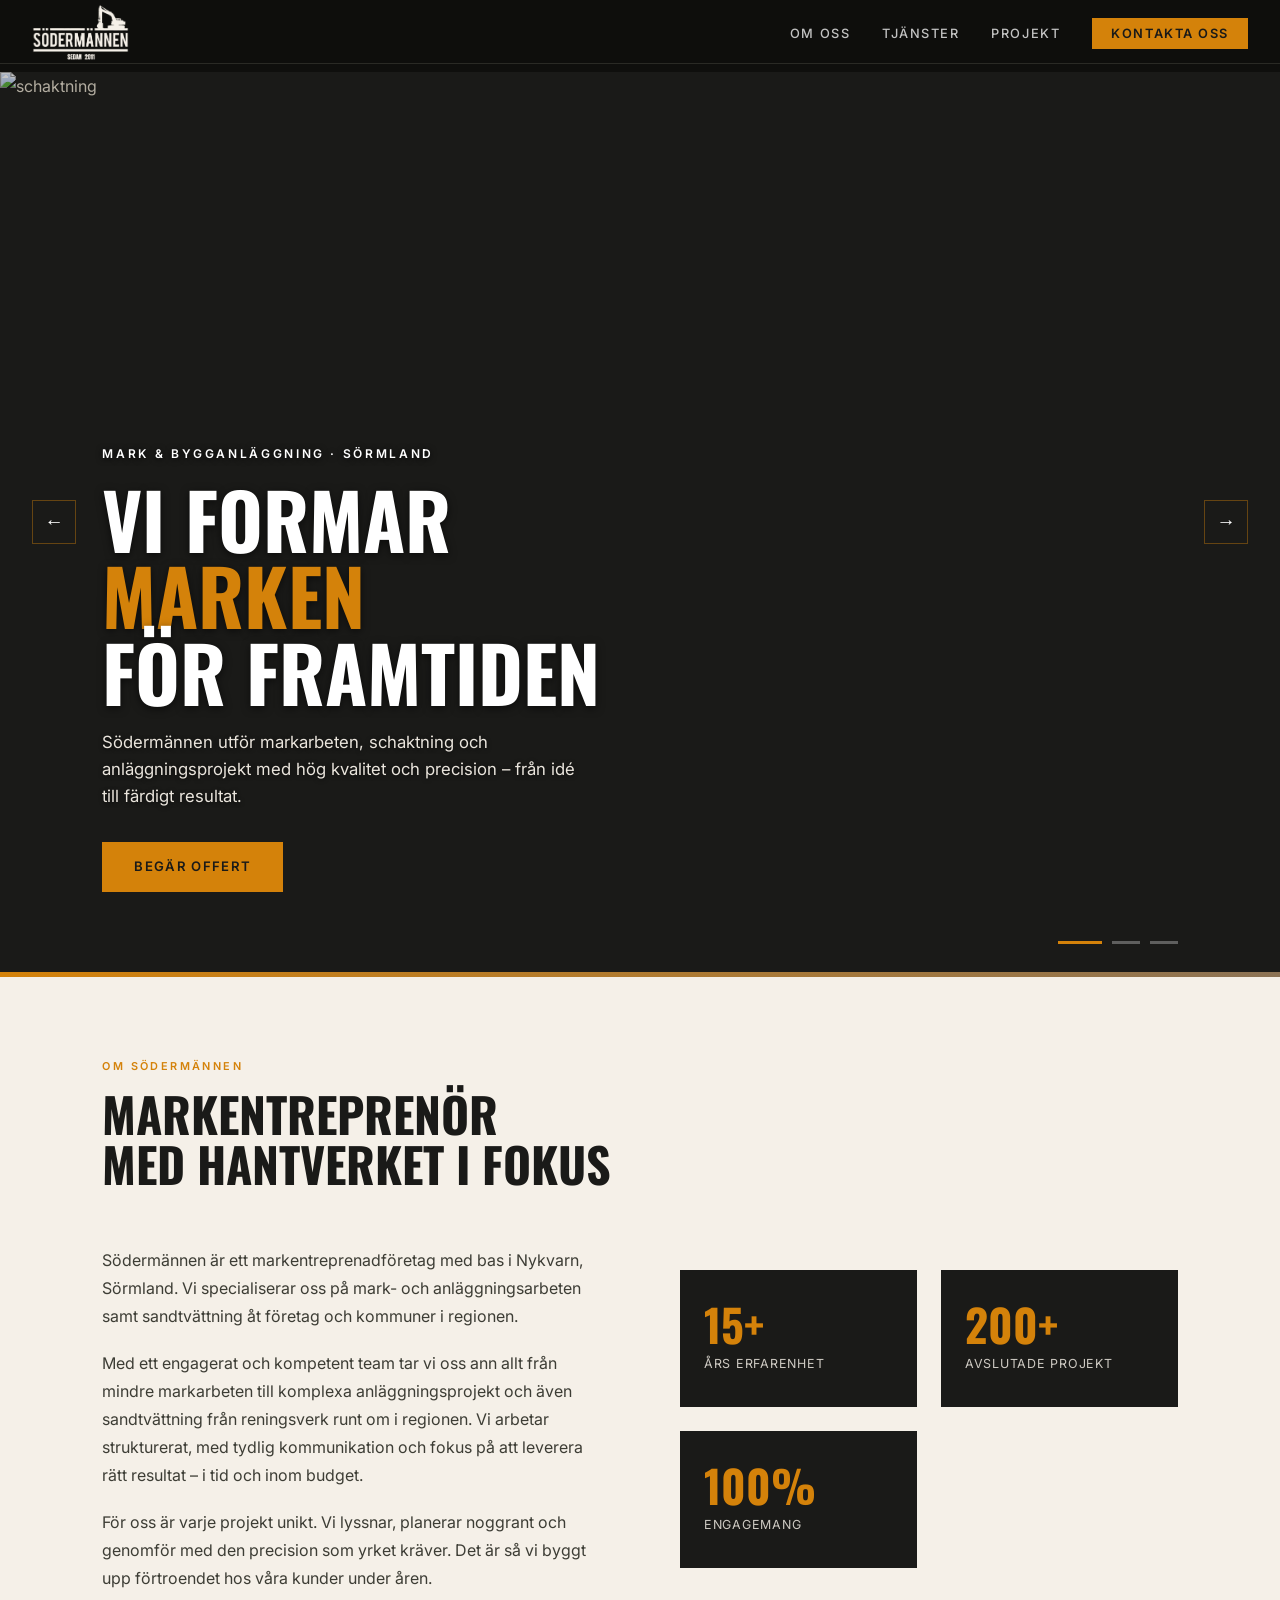
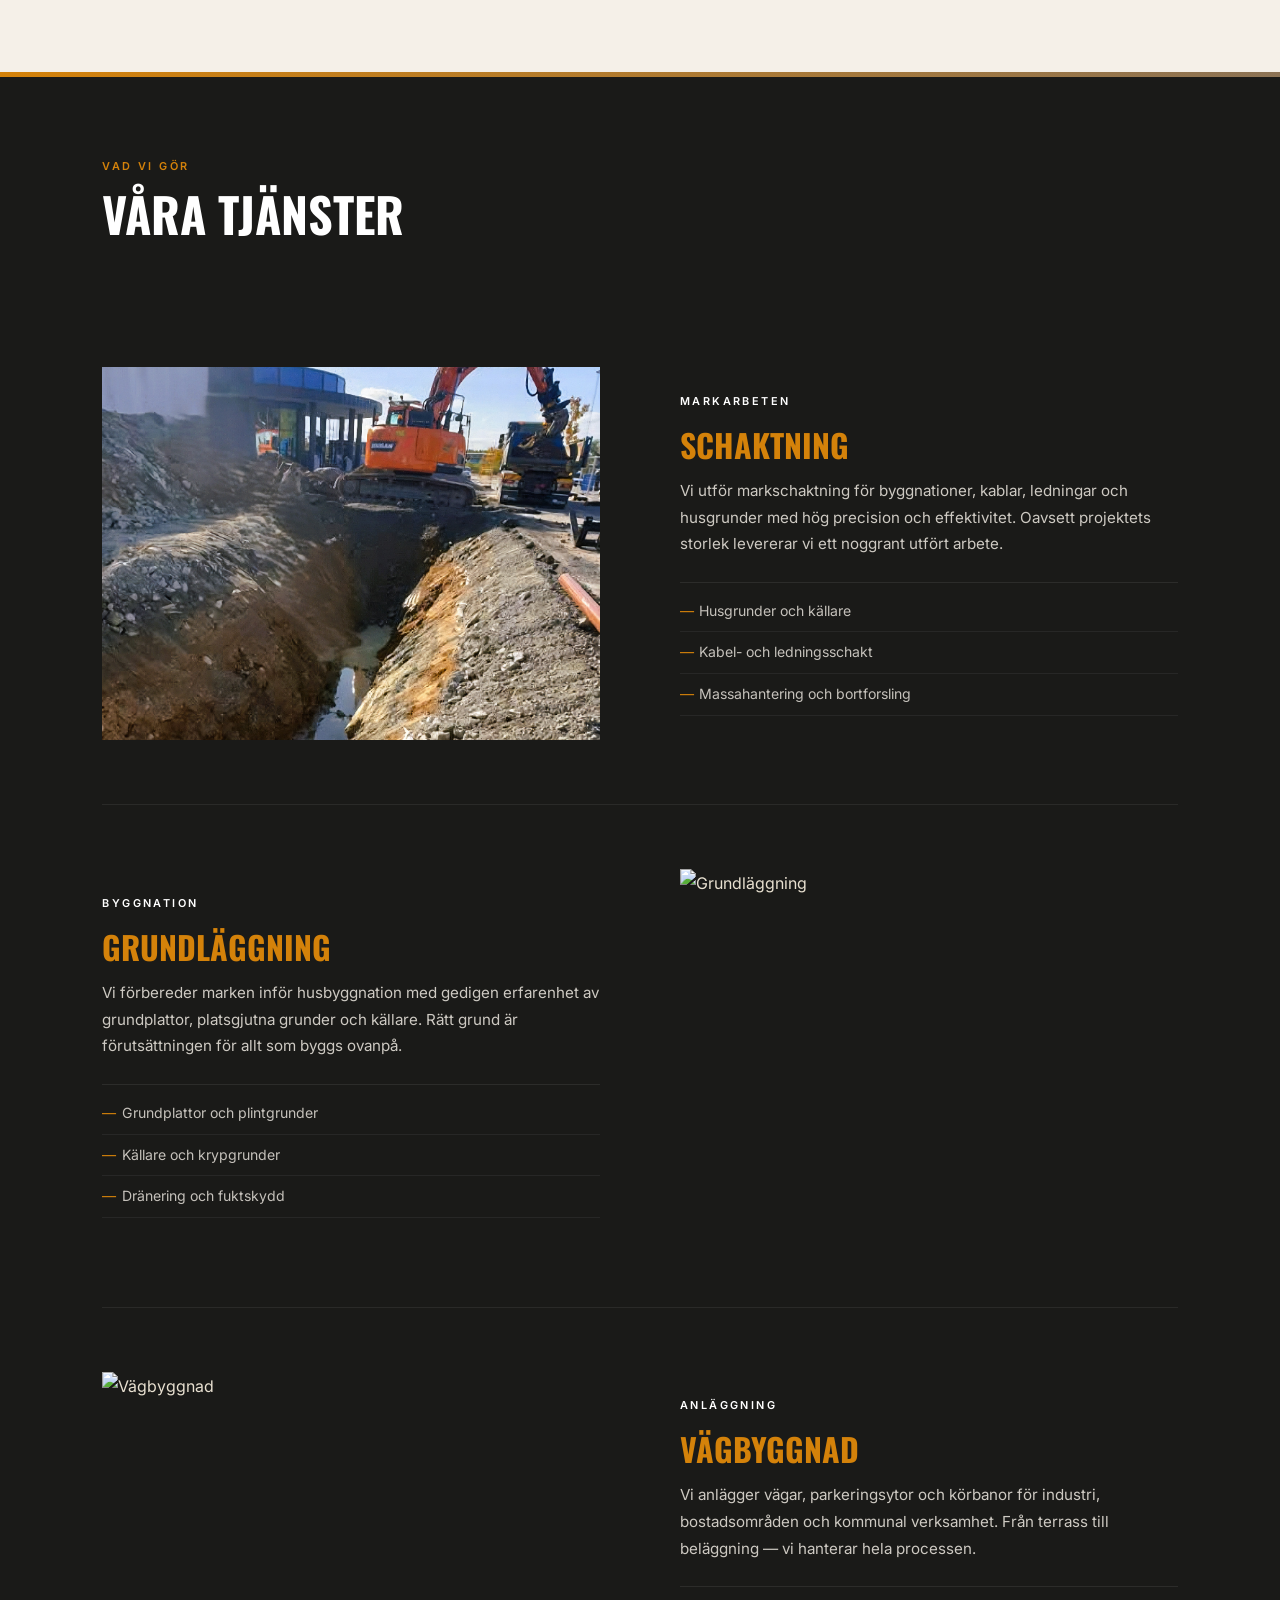
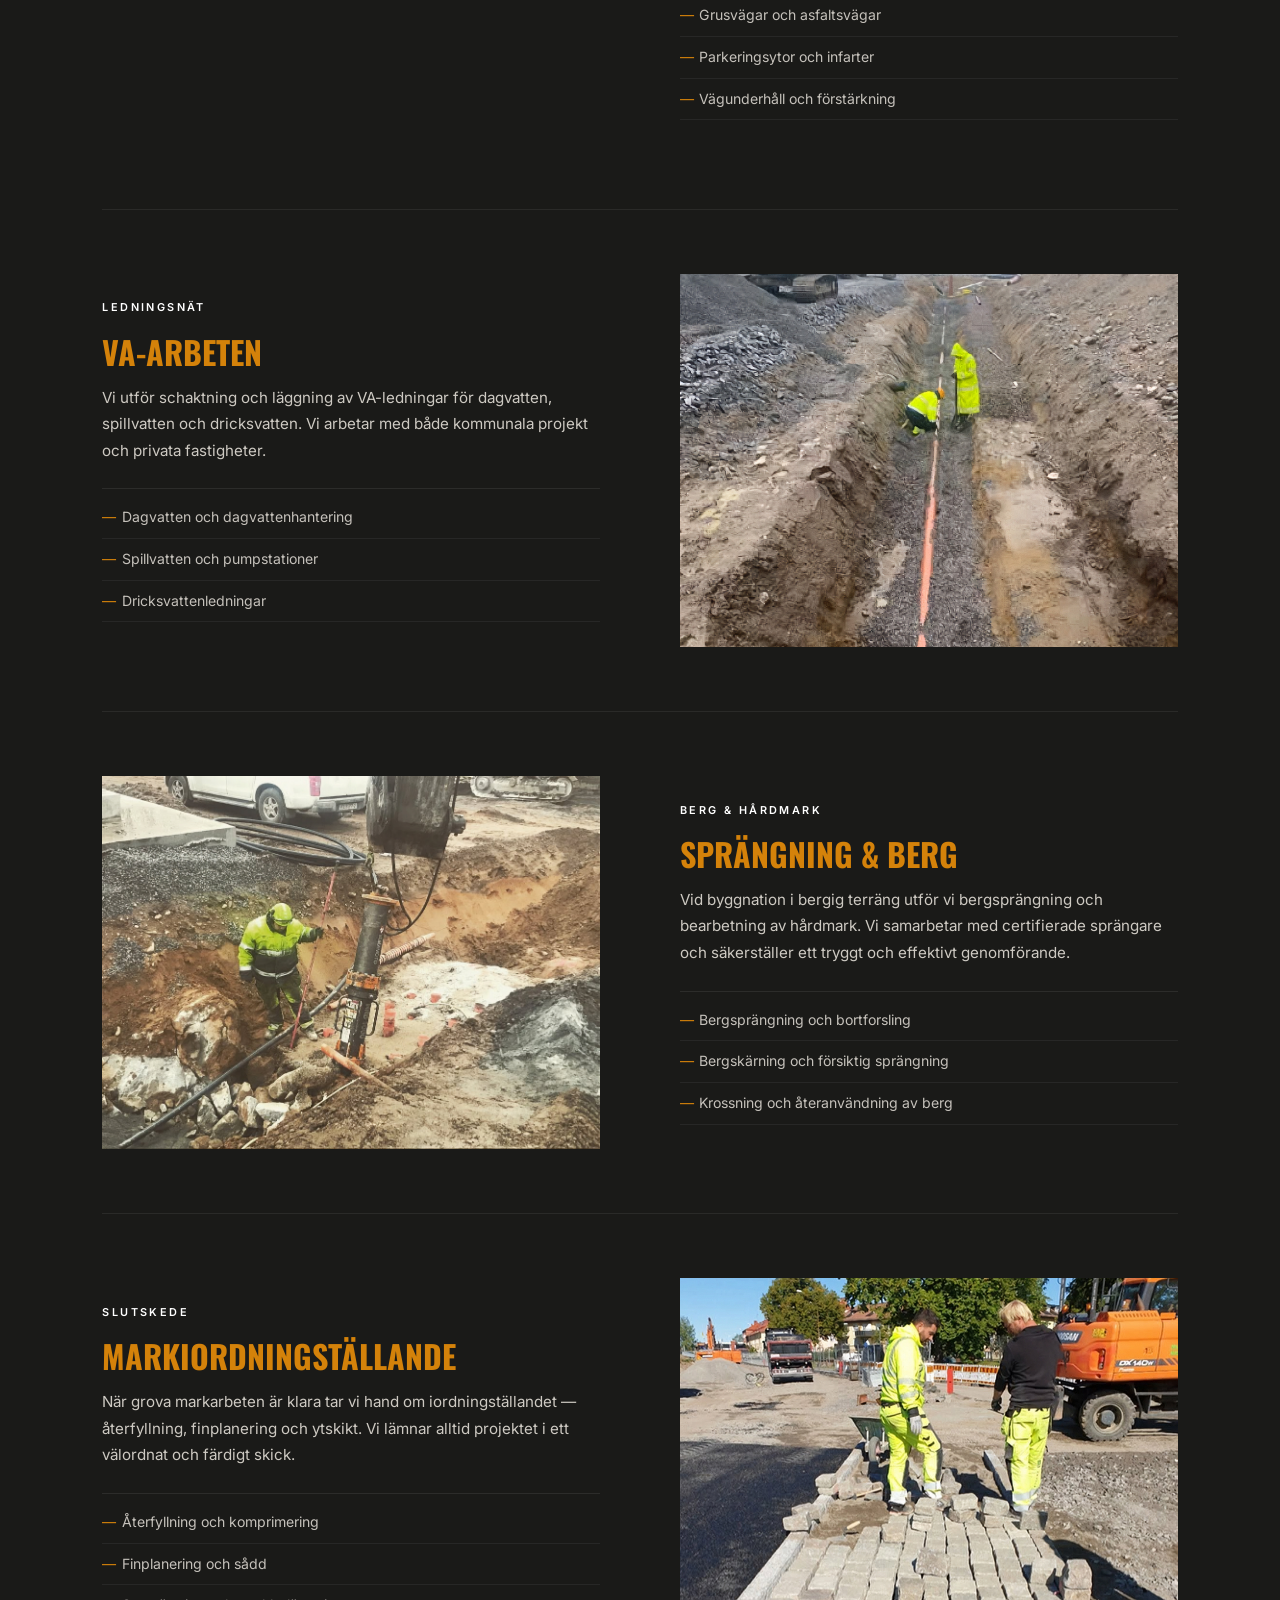
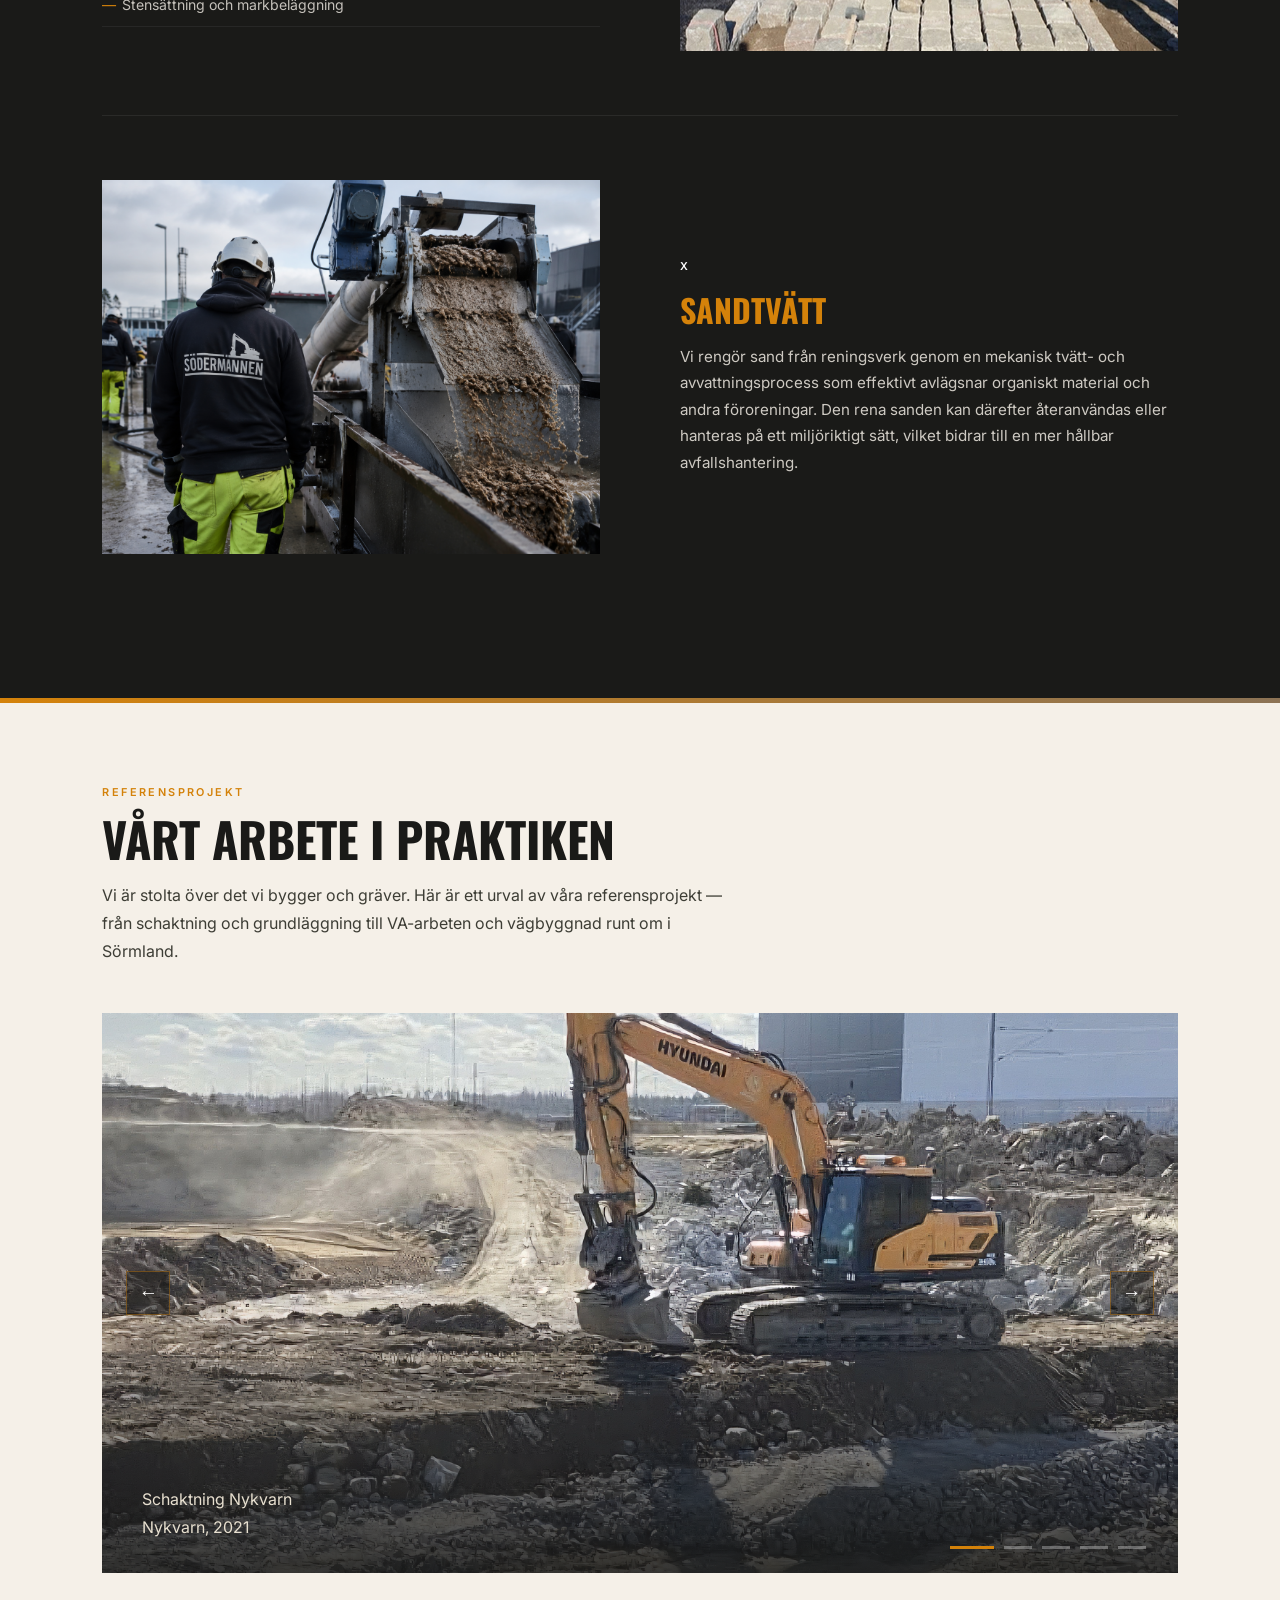
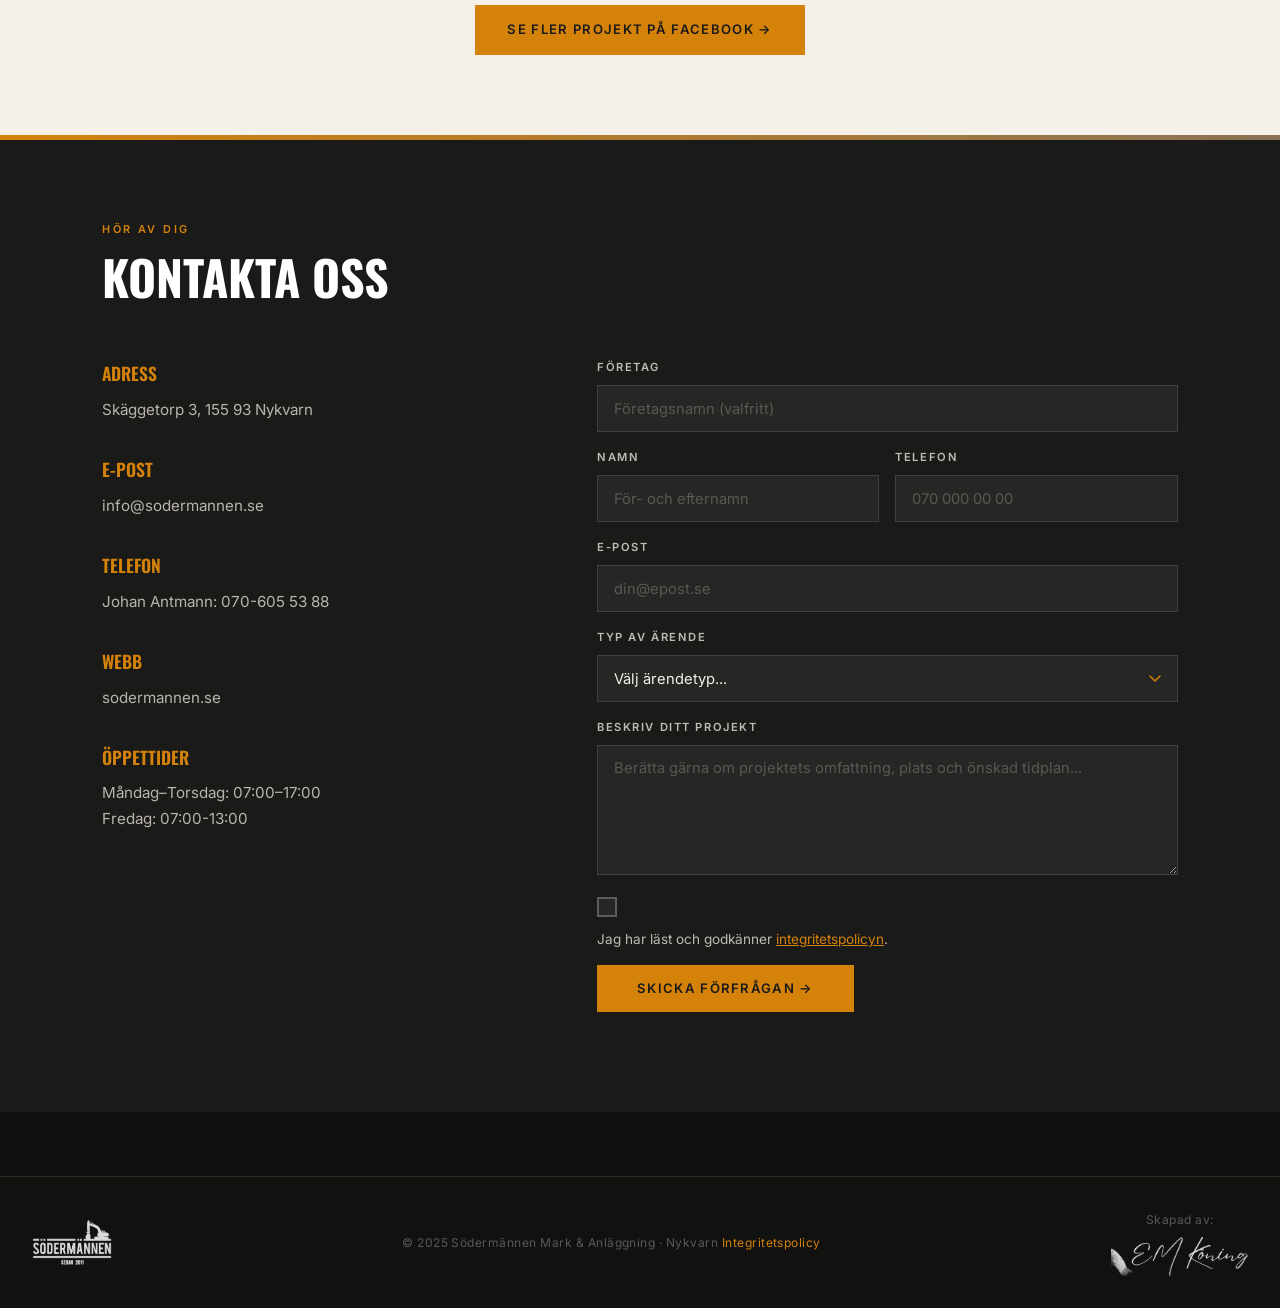
==== commit 345374f3: "updated text in about us section" ====
--- a/index.html
+++ b/index.html
@@ -240,14 +240,15 @@
         <div class="about-text">
           <p>
             Södermännen är ett markentreprenadföretag med bas i Nykvarn,
-            Sörmland. Vi specialiserar oss på mark- och anläggningsarbeten för
-            privatpersoner, företag och kommuner i regionen.
+            Sörmland. Vi specialiserar oss på mark- och anläggningsarbeten samt
+            sandtvättning åt företag och kommuner i regionen.
           </p>
           <p>
             Med ett engagerat och kompetent team tar vi oss ann allt från mindre
-            markarbeten till komplexa anläggningsprojekt. Vi arbetar
-            strukturerat, med tydlig kommunikation och fokus på att leverera
-            rätt resultat – i tid och inom budget.
+            markarbeten till komplexa anläggningsprojekt och även sandtvättning
+            från reningsverk runt om i regionen. Vi arbetar strukturerat, med
+            tydlig kommunikation och fokus på att leverera rätt resultat – i tid
+            och inom budget.
           </p>
           <p>
             För oss är varje projekt unikt. Vi lyssnar, planerar noggrant och
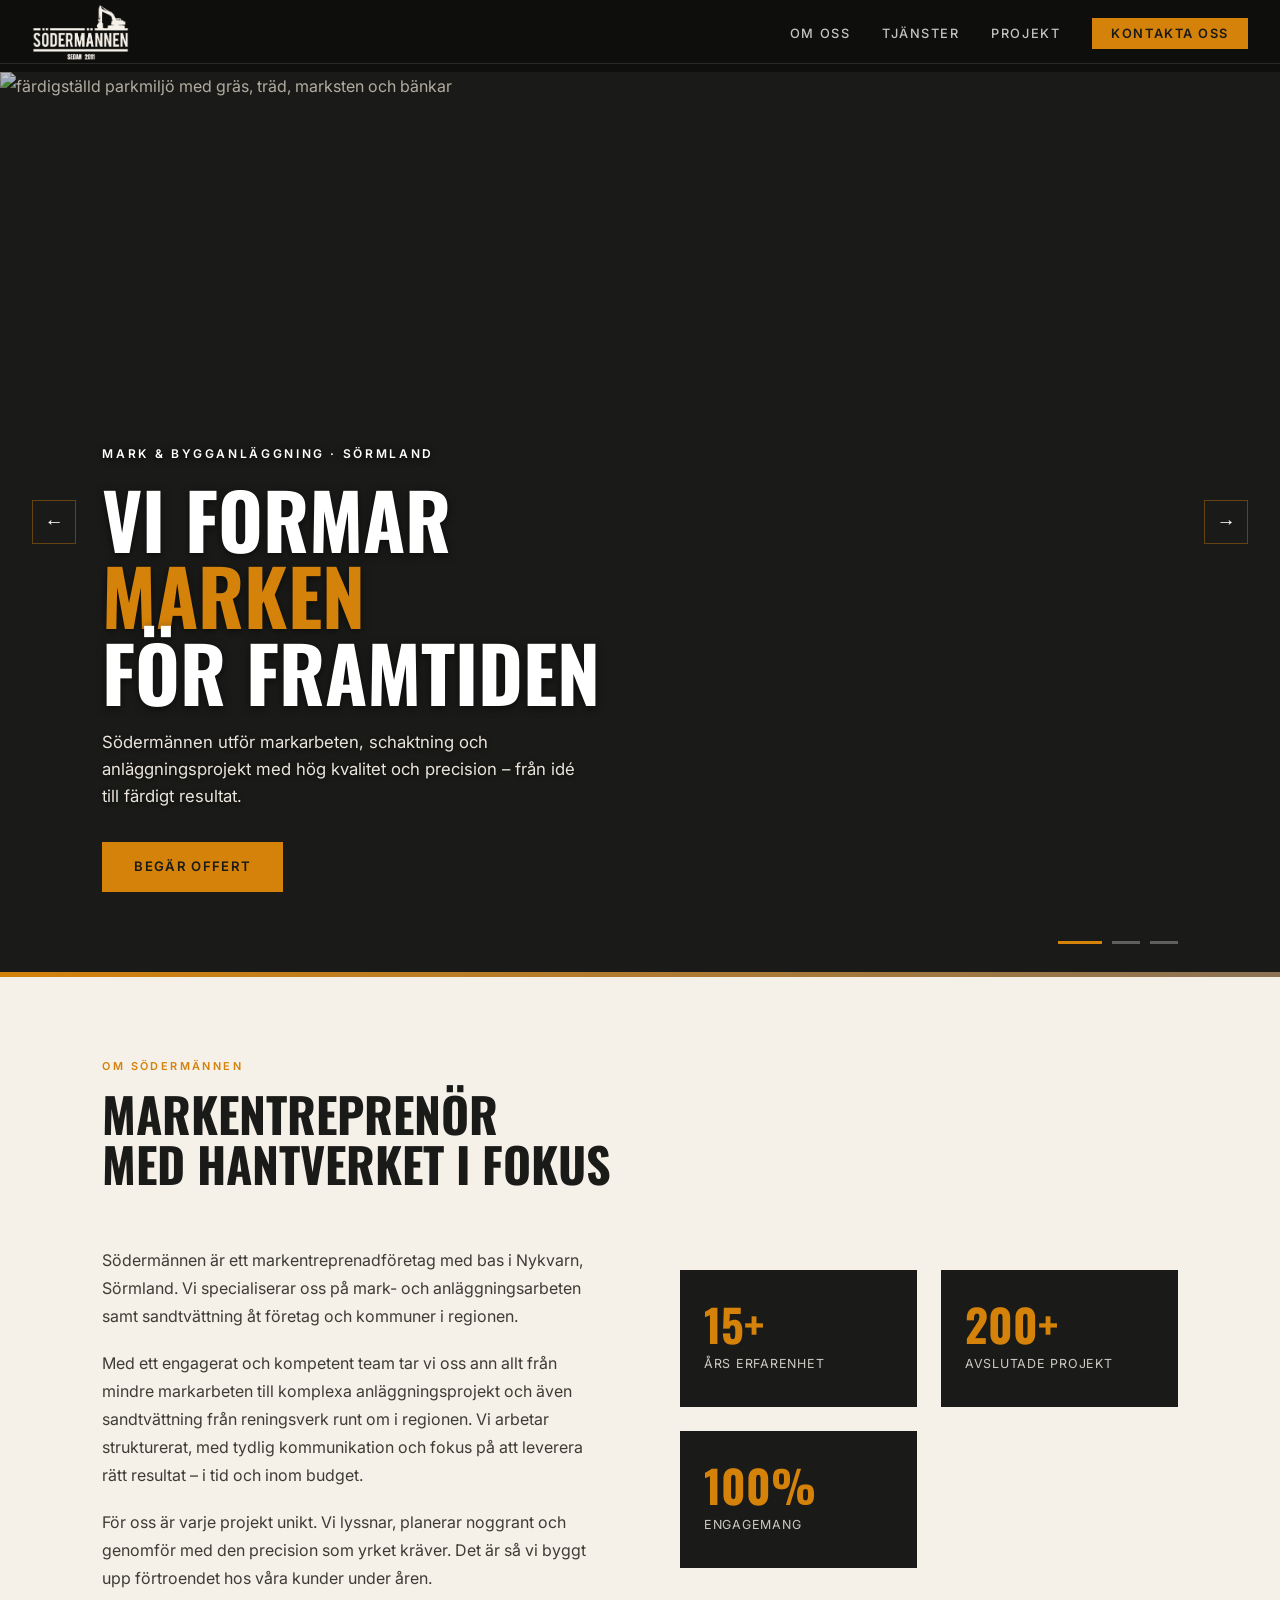
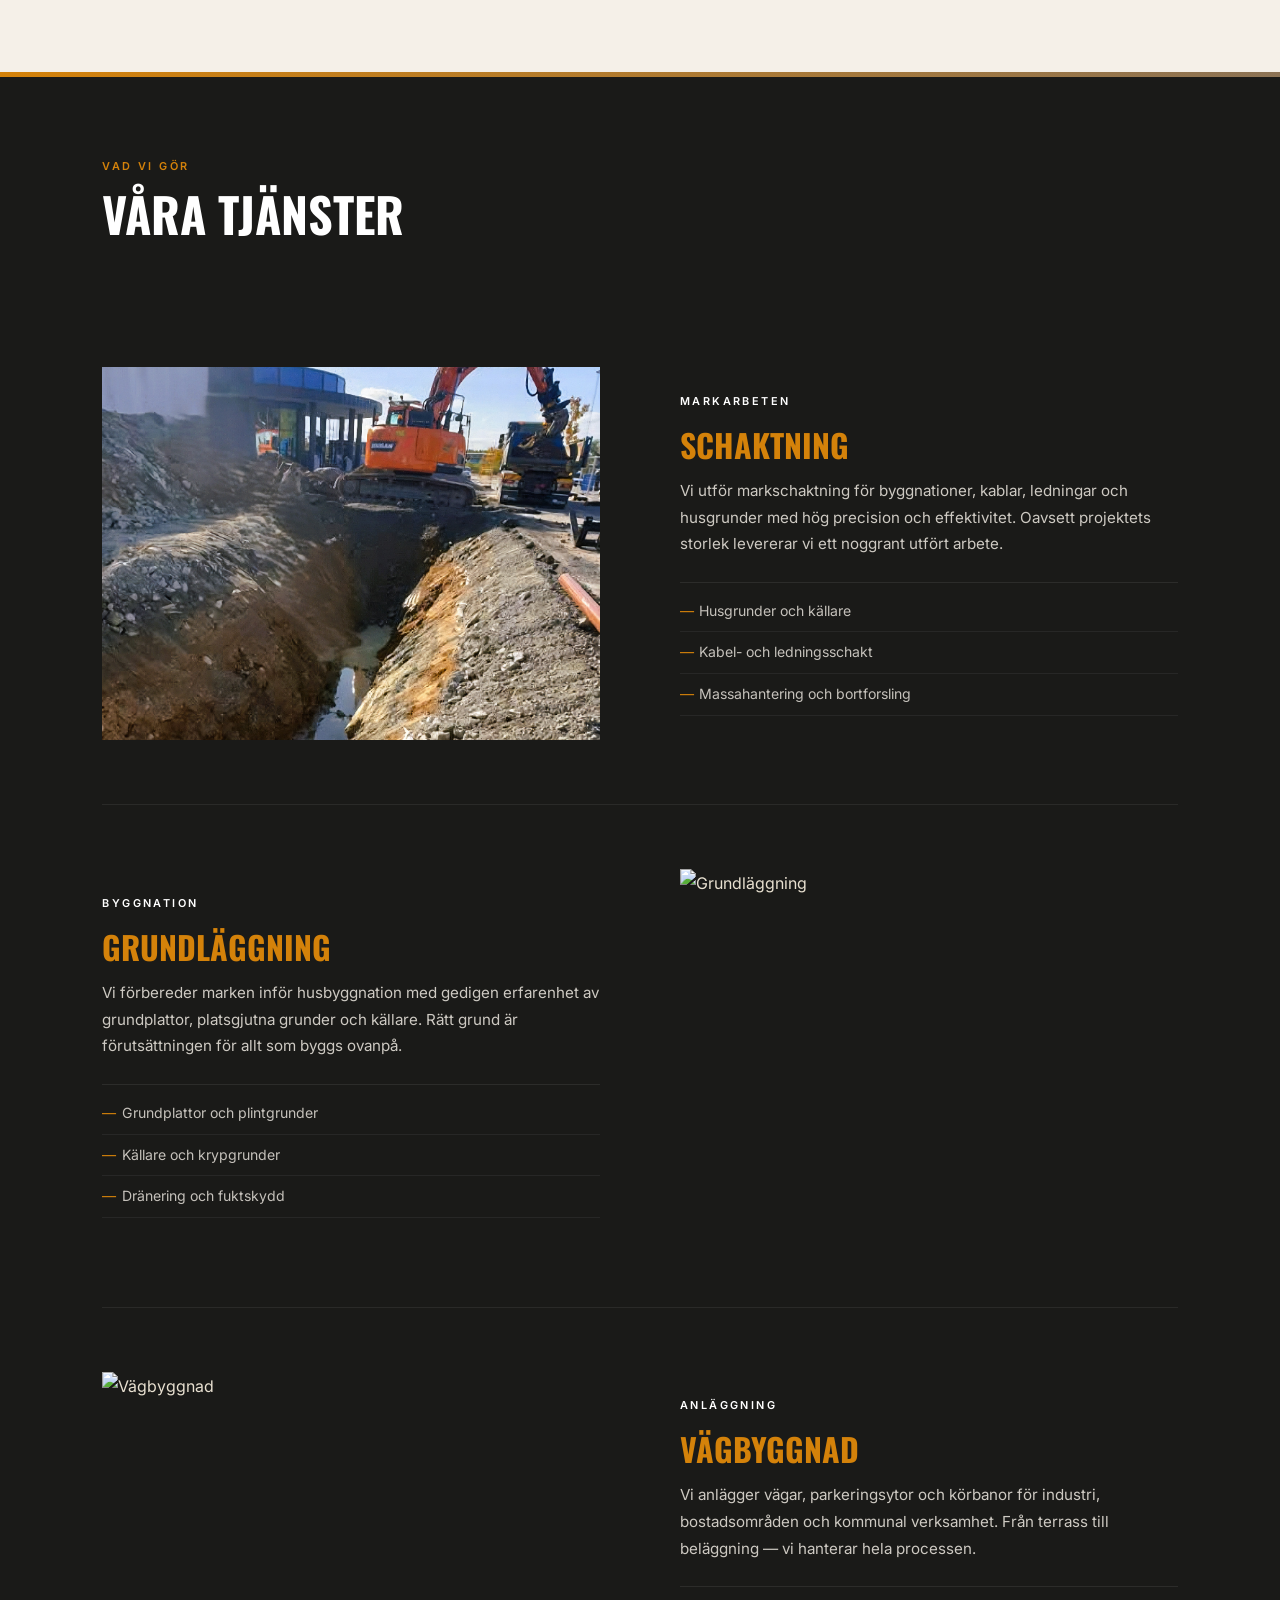
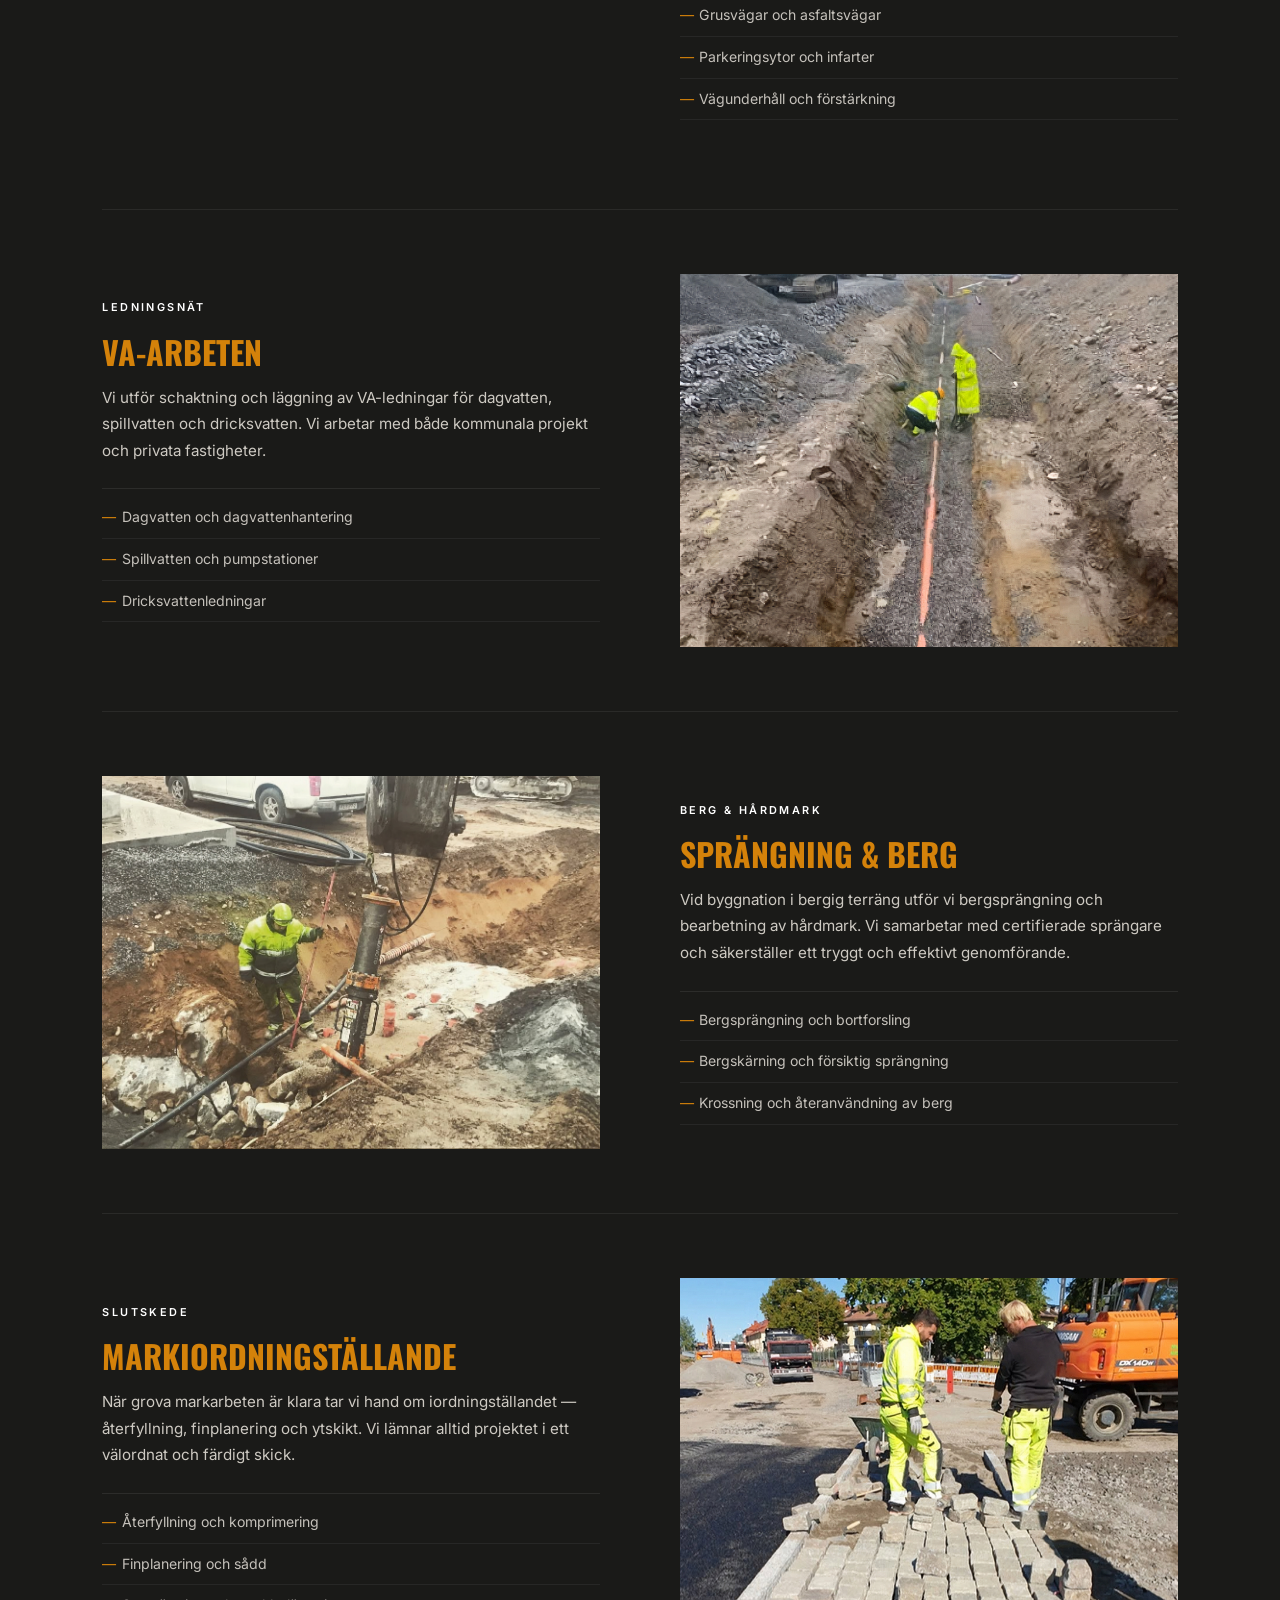
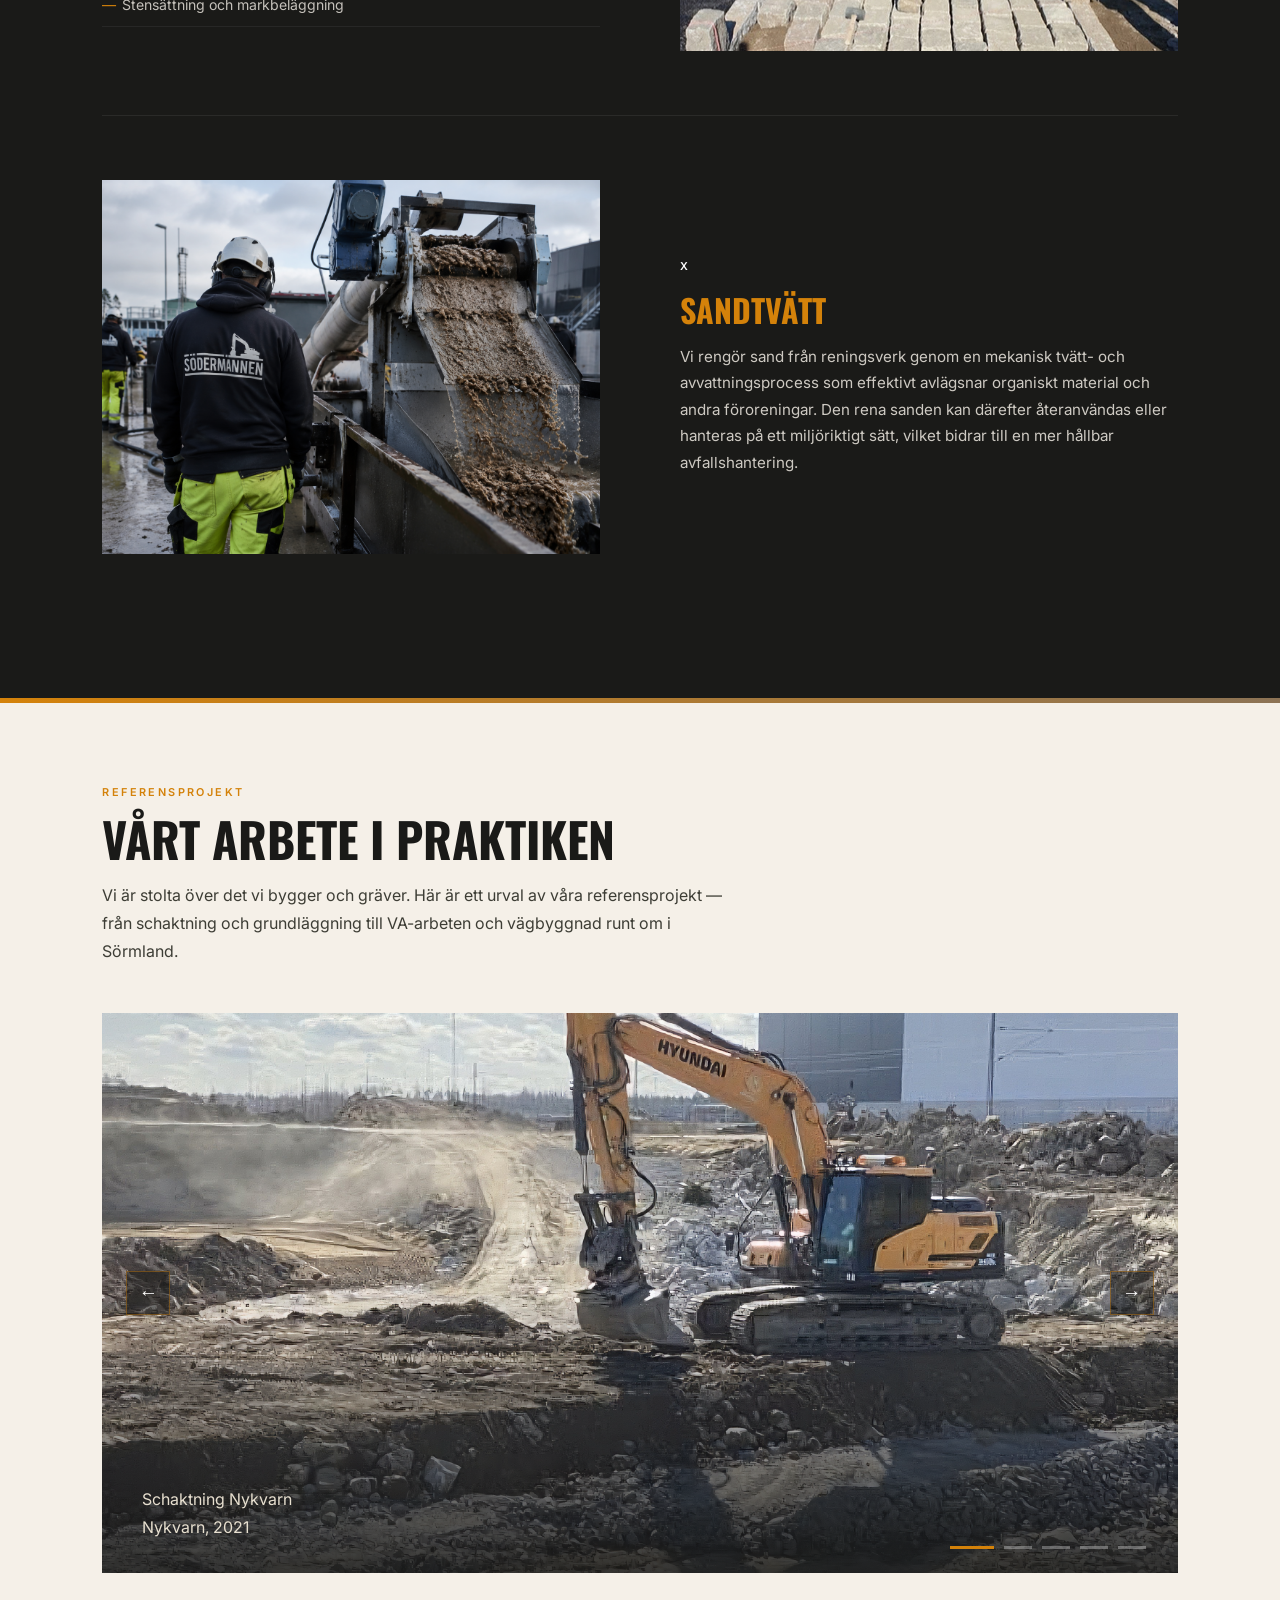
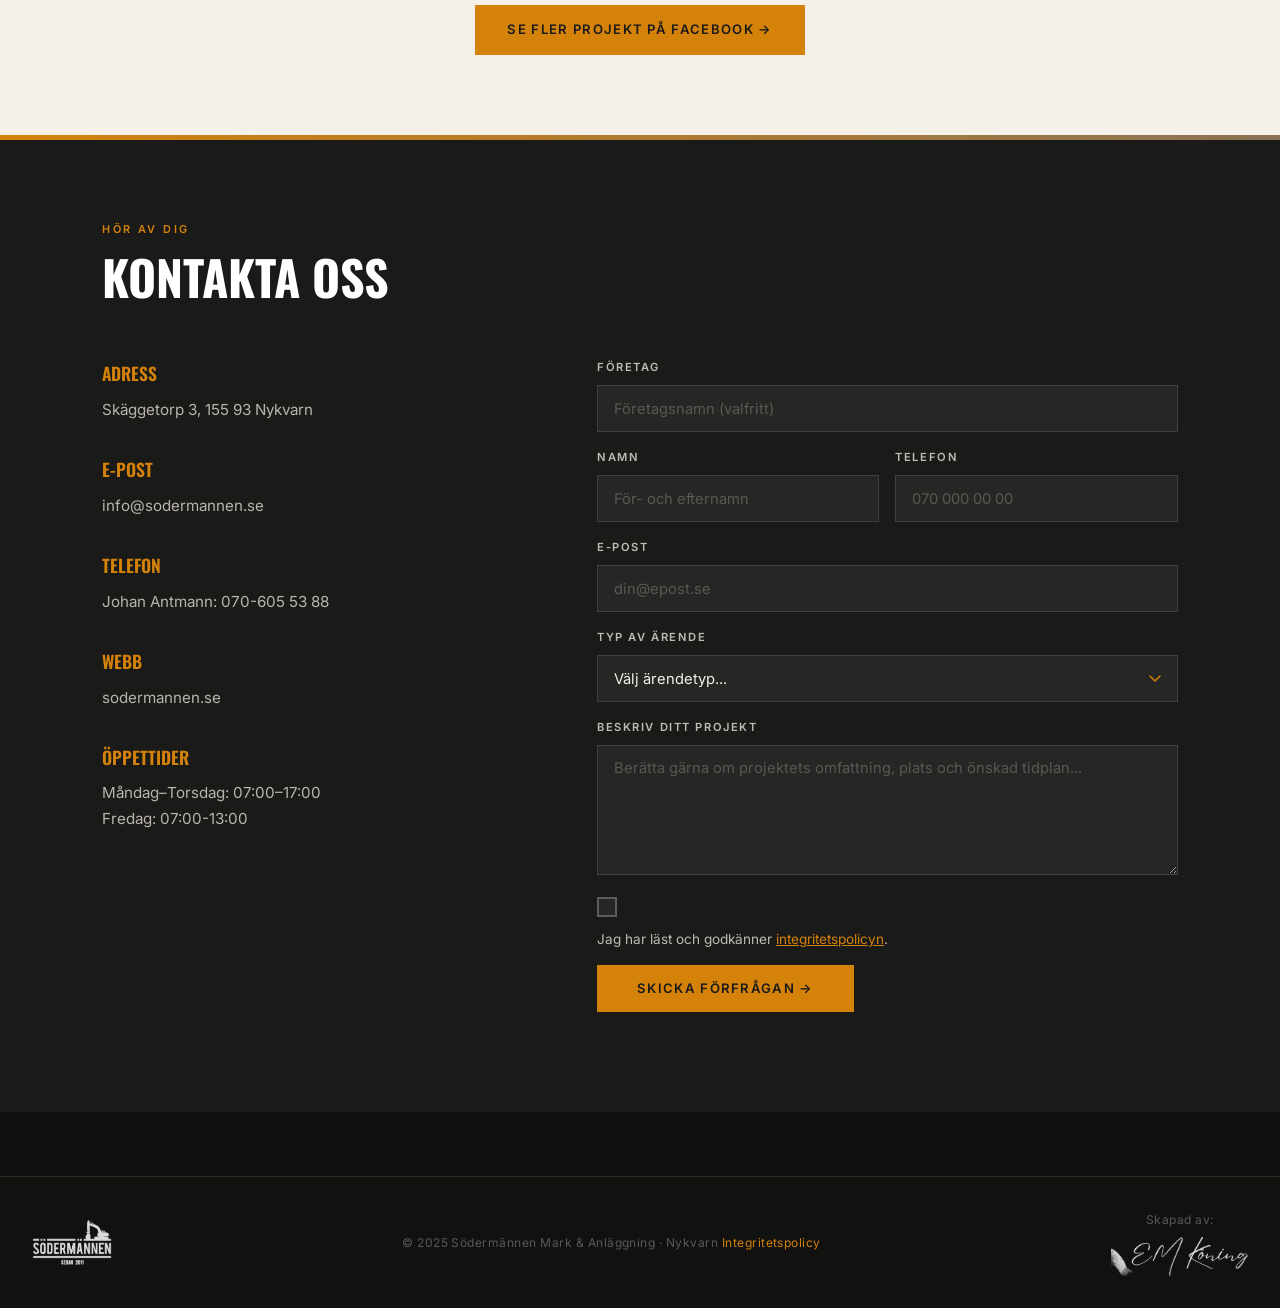
==== commit dc0f47e3: "updated image alt-text in hero-section" ====
--- a/index.html
+++ b/index.html
@@ -164,7 +164,10 @@
       <div class="slides" id="slides">
         <div class="slide active">
           <div class="slide-bg">
-            <img src="image/hero2.jpg" alt="schaktning" />
+            <img
+              src="image/hero2.jpg"
+              alt="färdigställd parkmiljö med gräs, träd, marksten och bänkar"
+            />
           </div>
           <div class="slide-overlay"></div>
           <div class="slide-content">
@@ -197,7 +200,10 @@
         </div>
         <div class="slide">
           <div class="slide-bg">
-            <img src="image/medarbetare.jpg" alt="schaktning" />
+            <img
+              src="image/medarbetare.jpg"
+              alt="en medarbetar med gul varseljacka med företagsloggan på ryggen"
+            />
           </div>
           <div class="slide-overlay"></div>
           <div class="slide-content">
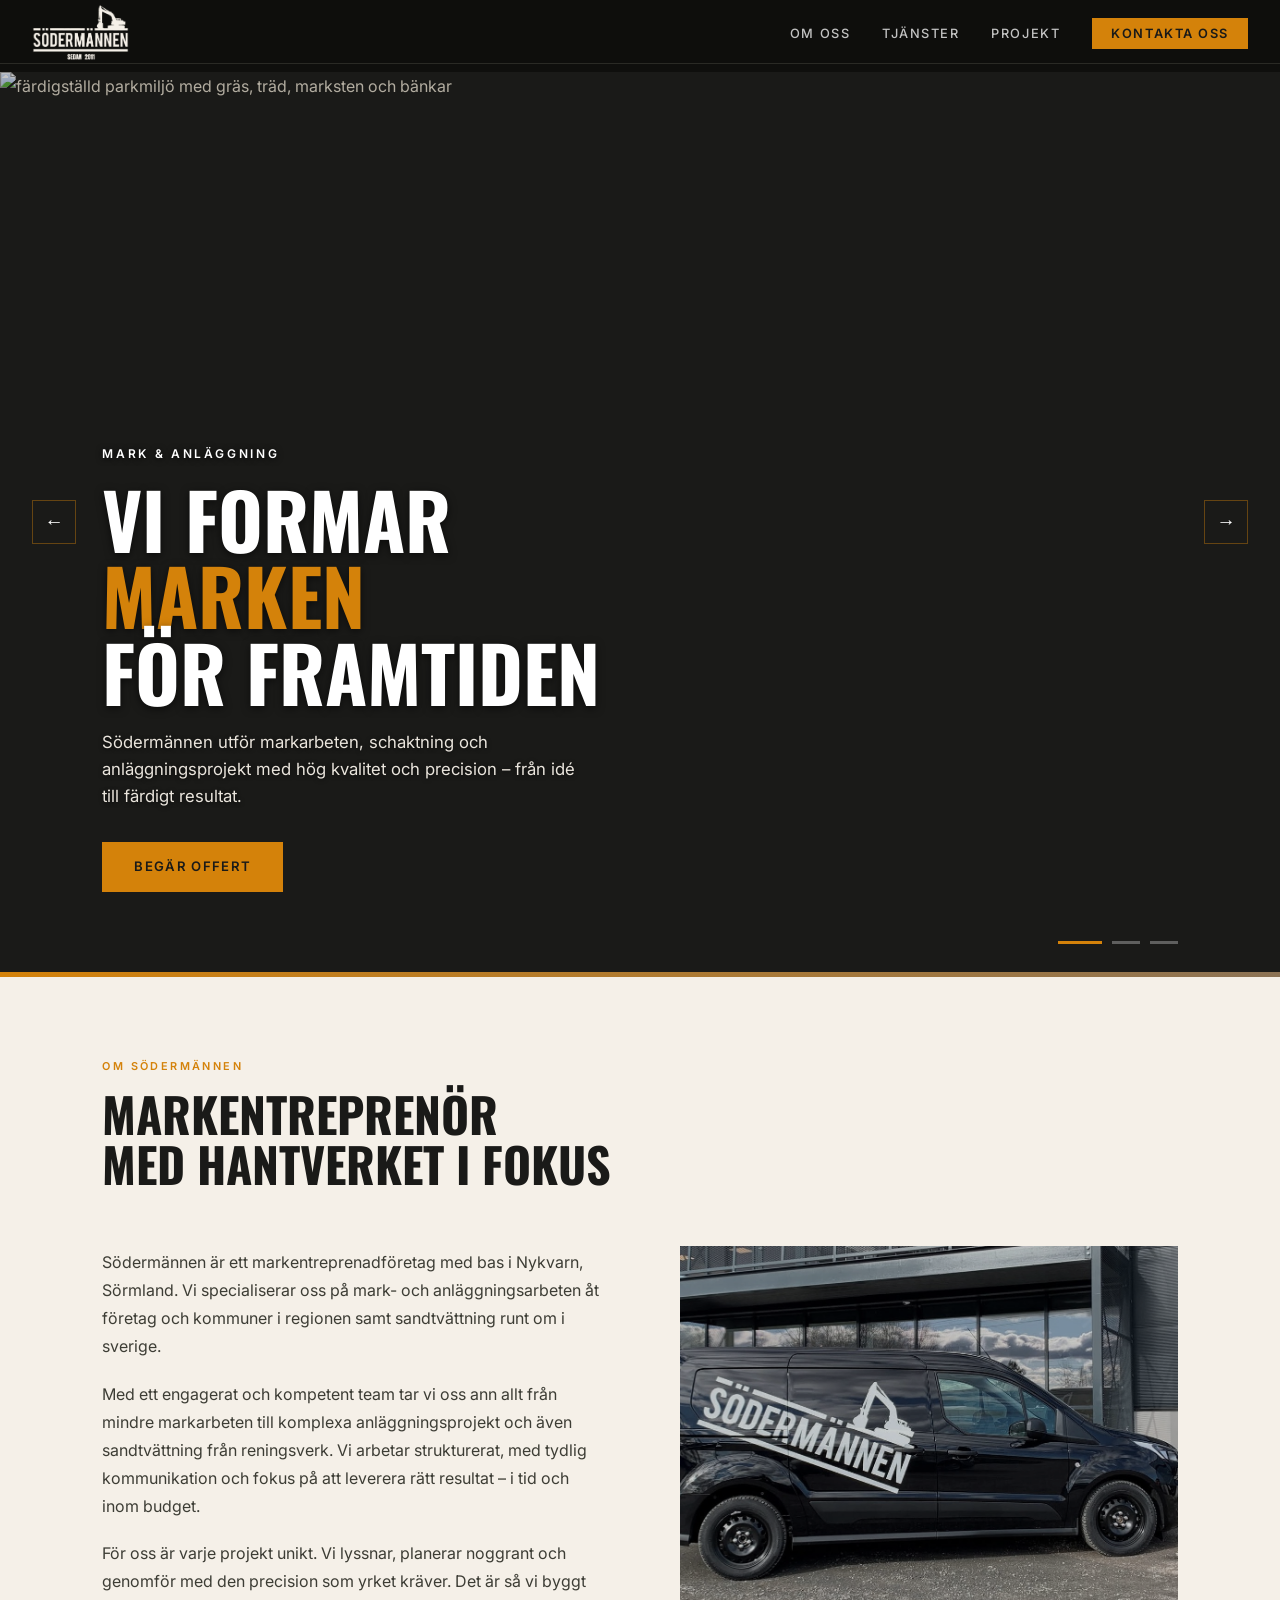
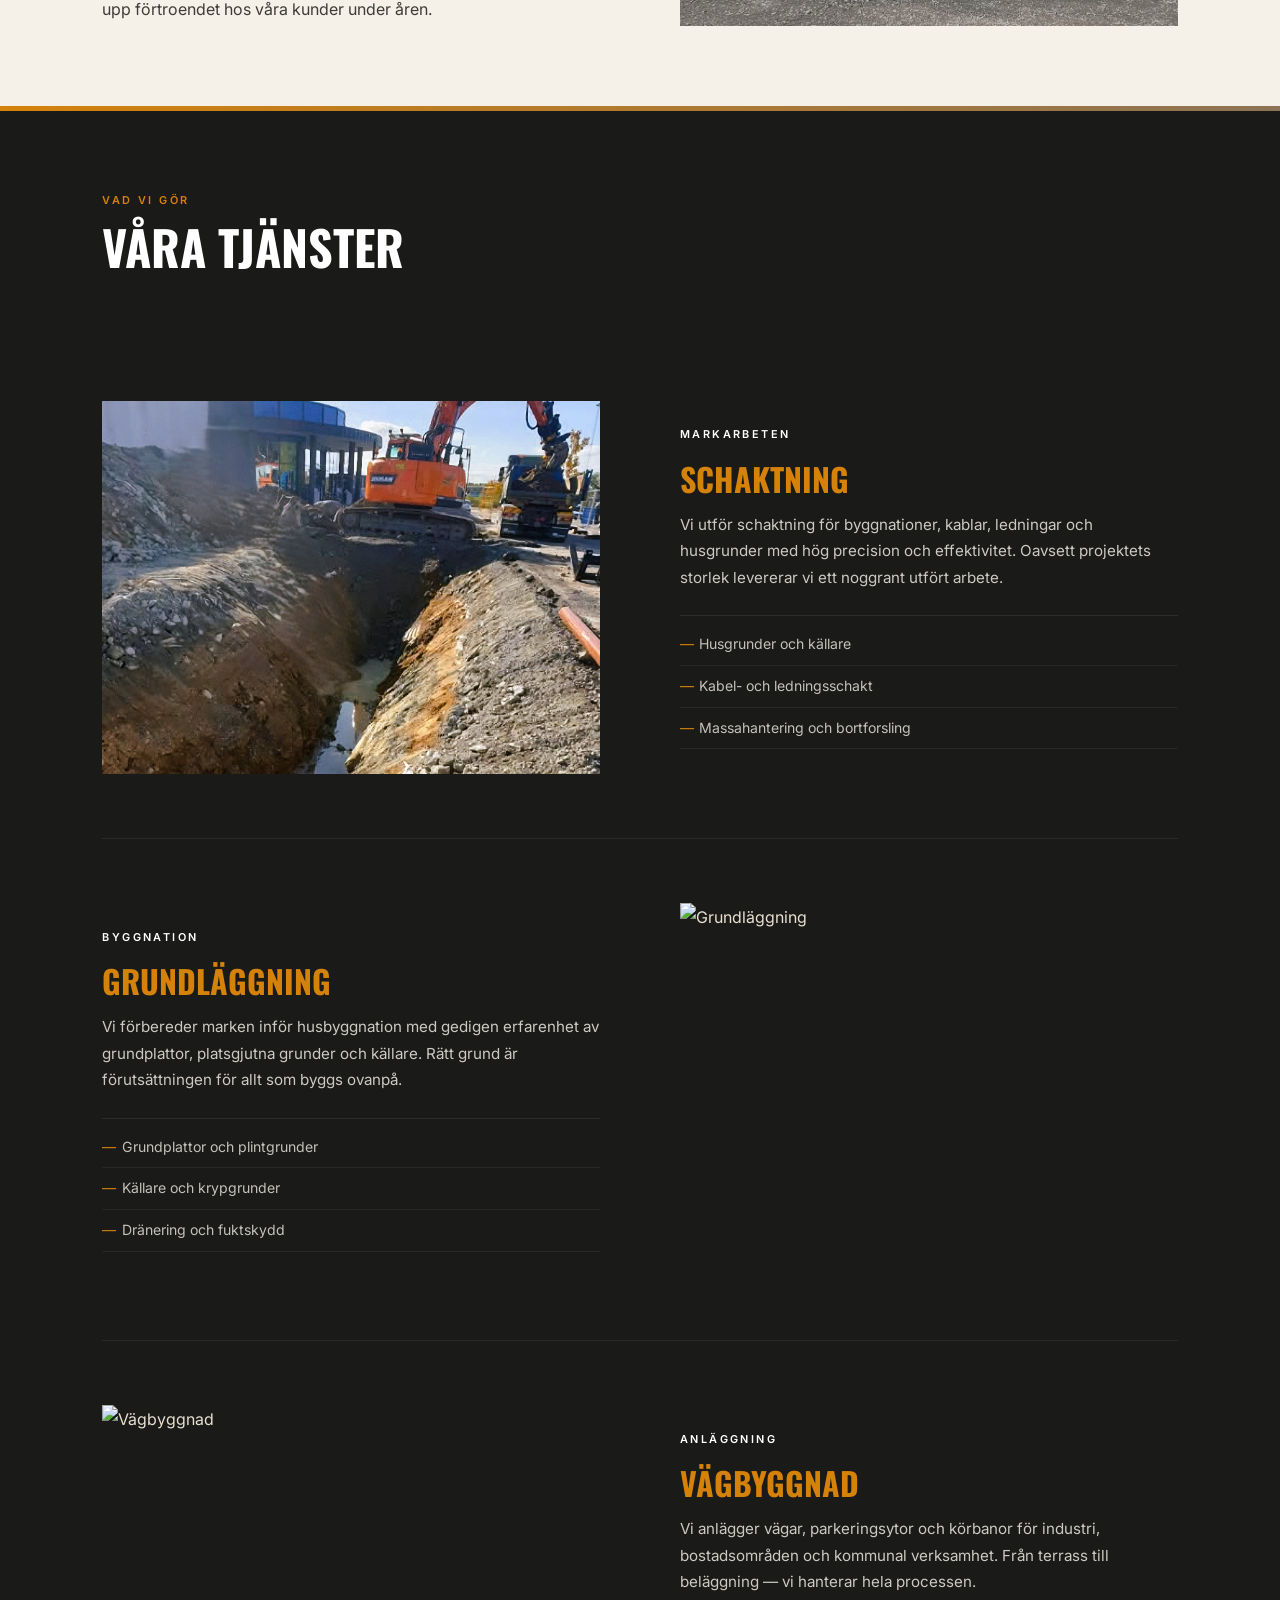
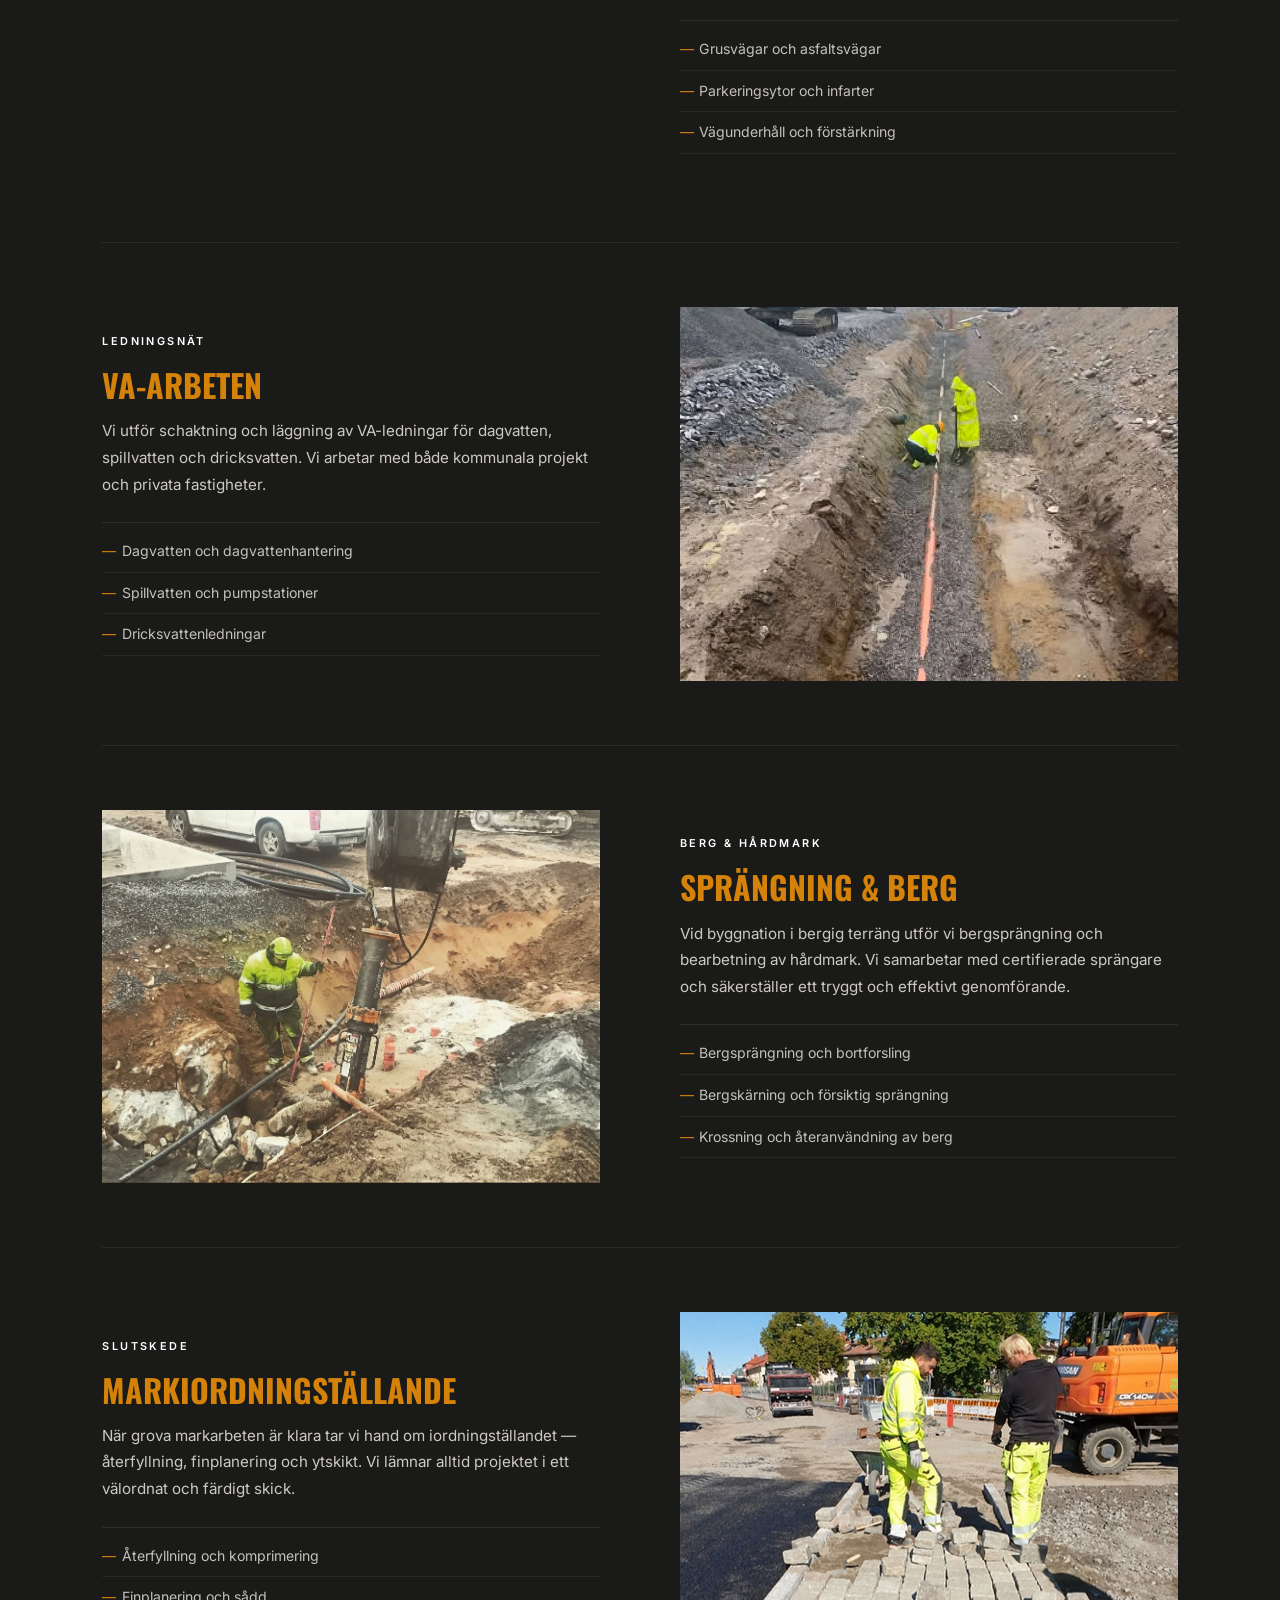
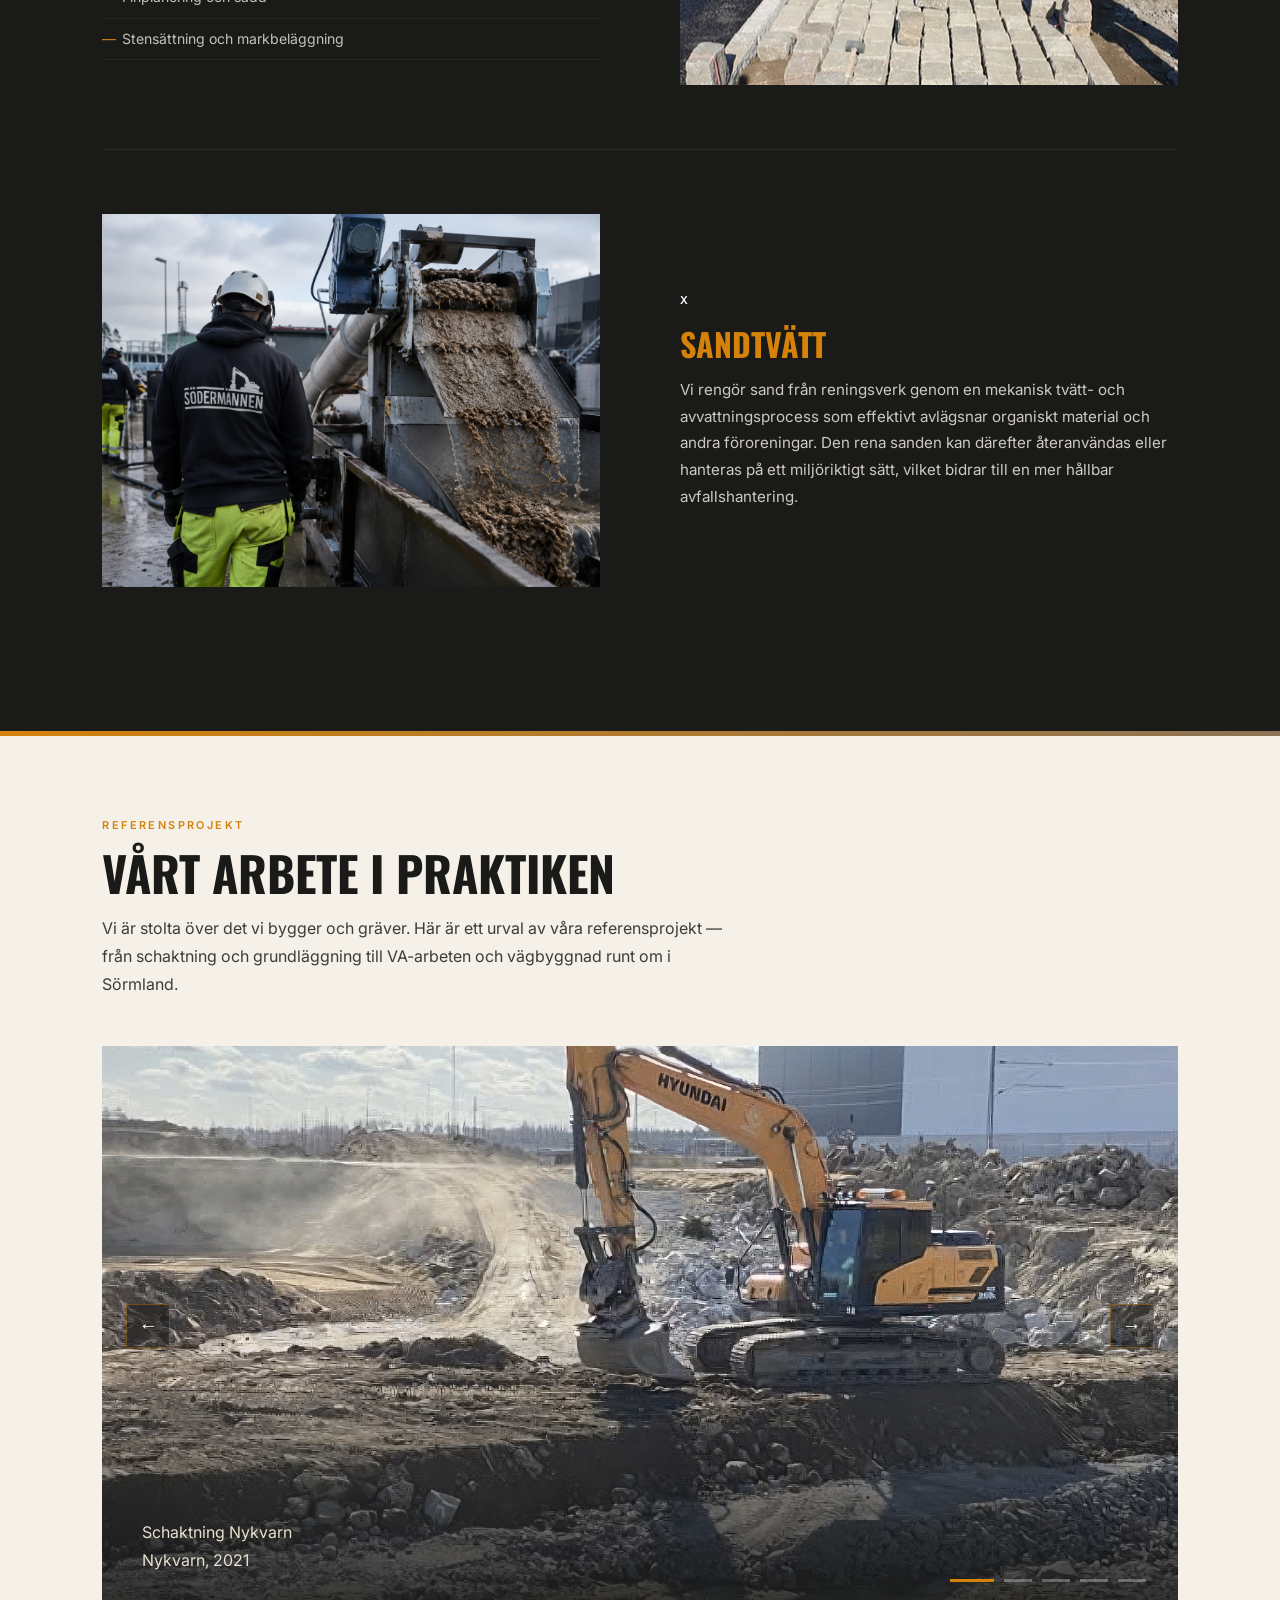
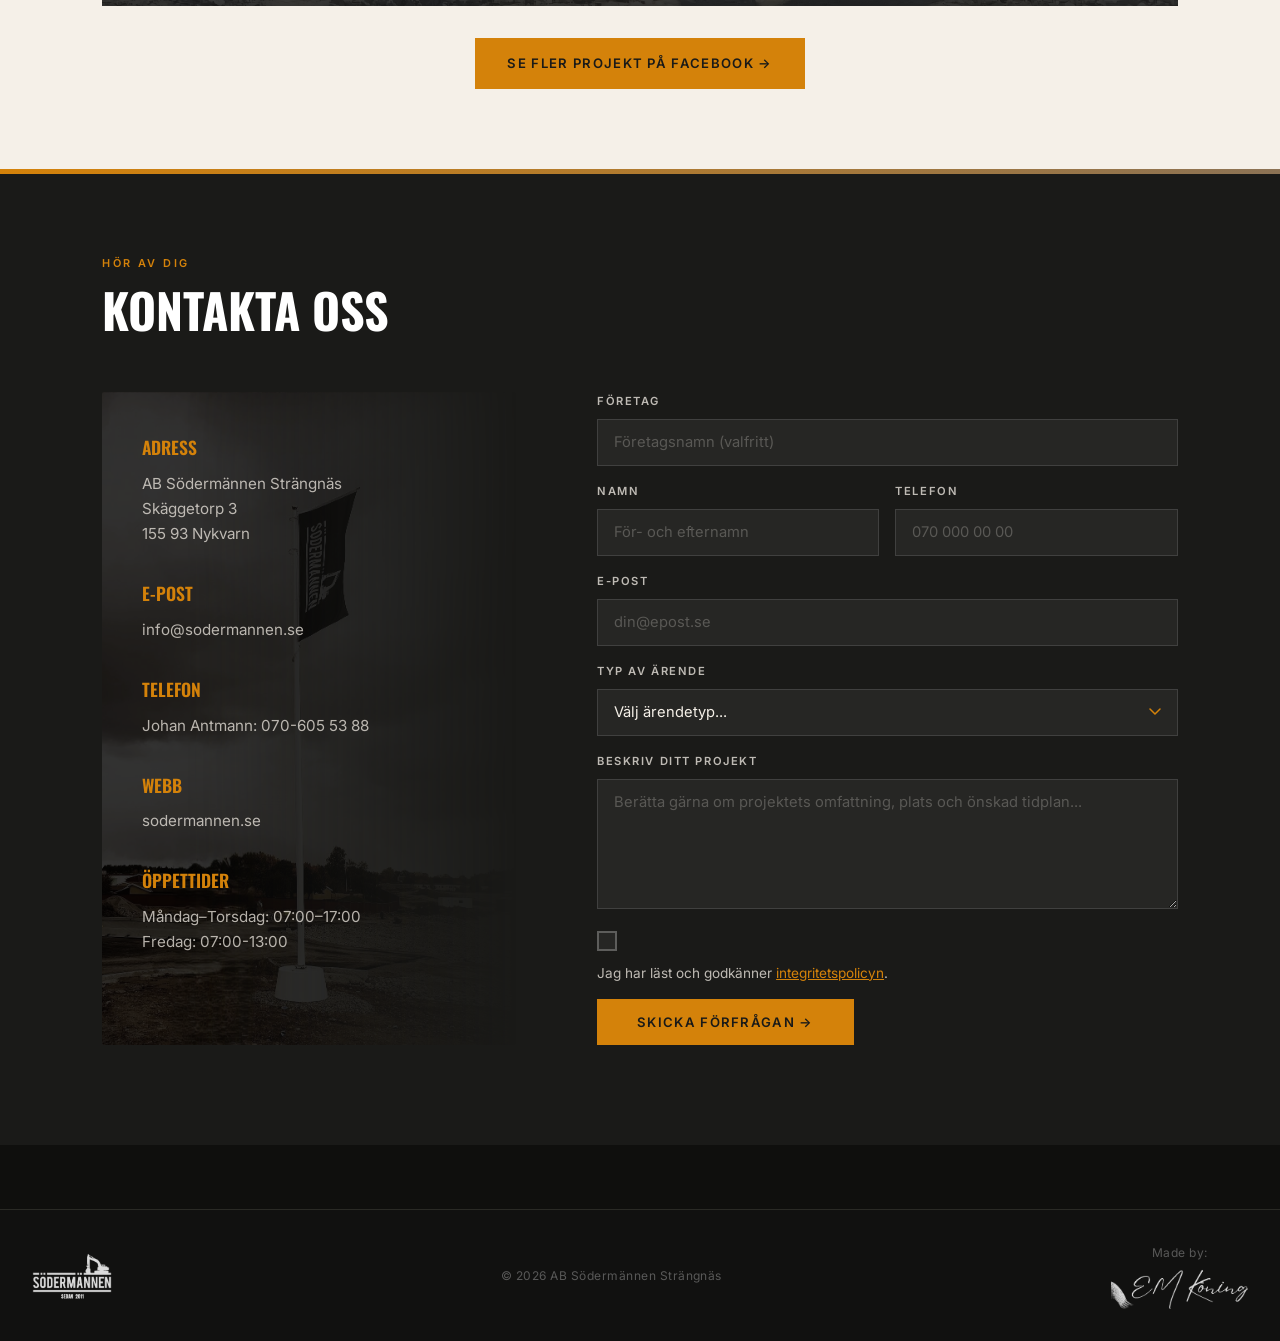
==== commit 165b54c2: "added some imgages" ====
--- a/index.html
+++ b/index.html
@@ -171,7 +171,7 @@
           </div>
           <div class="slide-overlay"></div>
           <div class="slide-content">
-            <p class="slide-eyebrow">Mark & Bygganläggning · Sörmland</p>
+            <p class="slide-eyebrow">Mark & anläggning</p>
             <h1 class="slide-title">
               Vi formar<br /><em>marken</em><br />för framtiden
             </h1>
@@ -246,15 +246,15 @@
         <div class="about-text">
           <p>
             Södermännen är ett markentreprenadföretag med bas i Nykvarn,
-            Sörmland. Vi specialiserar oss på mark- och anläggningsarbeten samt
-            sandtvättning åt företag och kommuner i regionen.
+            Sörmland. Vi specialiserar oss på mark- och anläggningsarbeten åt
+            företag och kommuner i regionen samt sandtvättning runt om i
+            sverige.
           </p>
           <p>
             Med ett engagerat och kompetent team tar vi oss ann allt från mindre
             markarbeten till komplexa anläggningsprojekt och även sandtvättning
-            från reningsverk runt om i regionen. Vi arbetar strukturerat, med
-            tydlig kommunikation och fokus på att leverera rätt resultat – i tid
-            och inom budget.
+            från reningsverk. Vi arbetar strukturerat, med tydlig kommunikation
+            och fokus på att leverera rätt resultat – i tid och inom budget.
           </p>
           <p>
             För oss är varje projekt unikt. Vi lyssnar, planerar noggrant och
@@ -262,19 +262,11 @@
             förtroendet hos våra kunder under åren.
           </p>
         </div>
-        <div class="about-stats">
-          <div class="stat-box">
-            <div class="stat-number">15+</div>
-            <div class="stat-label">Års erfarenhet</div>
-          </div>
-          <div class="stat-box">
-            <div class="stat-number">200+</div>
-            <div class="stat-label">Avslutade projekt</div>
-          </div>
-          <div class="stat-box">
-            <div class="stat-number">100%</div>
-            <div class="stat-label">Engagemang</div>
-          </div>
+        <div class="about-image">
+          <img
+            src="image/bil.jpg"
+            alt="Södermännen Mark & Anläggning – maskiner i arbete"
+          />
         </div>
       </div>
     </section>
@@ -298,7 +290,7 @@
             <p class="service-eyebrow">Markarbeten</p>
             <h3 class="service-name">Schaktning</h3>
             <p class="service-desc">
-              Vi utför markschaktning för byggnationer, kablar, ledningar och
+              Vi utför schaktning för byggnationer, kablar, ledningar och
               husgrunder med hög precision och effektivitet. Oavsett projektets
               storlek levererar vi ett noggrant utfört arbete.
             </p>
@@ -559,46 +551,51 @@
       <p class="section-eyebrow">Hör av dig</p>
       <h2 class="section-title">Kontakta oss</h2>
       <div class="contact-grid">
-        <div class="contact-info">
-          <div class="contact-item">
-            <h3>Adress</h3>
-            <p>
-              <a
-                class="map-link"
-                href="https://www.hitta.se/kartan!~59.22121,17.31127,14z/tr!i=pePbnUm4/search!i=nqbjmqqu!q=Sk%C3%A4ggetorp%203%20155%2093%20Nykvarn!t=single!st=cmp!ai=nqbjmqqu!aic=59.22121:17.31127?search=Sk%C3%A4ggetorp%203%20155%2093%20Nykvarn&st=single&sst=cmp&sids=nqbjmqqu&srb=0"
-                target="_blank"
-                rel="noopener"
-                >Skäggetorp 3, 155 93 Nykvarn</a
-              >
-            </p>
-          </div>
-          <div class="contact-item">
-            <h3>E-post</h3>
-            <p><a href="mailto:info@sodermannen.se">info@sodermannen.se</a></p>
-          </div>
-          <div class="contact-item">
-            <h3>Telefon</h3>
-            <p>
-              Johan Antmann:
-              <a href="tel:+46706055388"
-                ><span class="contact-telefon"> </span>070-605 53 88</a
-              >
-            </p>
-          </div>
-          <div class="contact-item">
-            <h3>Webb</h3>
-            <p>
-              <a
-                href="https://www.sodermannen.se"
-                target="_blank"
-                rel="noopener"
-                >sodermannen.se</a
-              >
-            </p>
-          </div>
-          <div class="contact-item">
-            <h3>Öppettider</h3>
-            <p>Måndag–Torsdag: 07:00–17:00 <br />Fredag: 07:00-13:00</p>
+        <div class="contact-info contact-info--flagga">
+          <div class="contact-info">
+            <div class="contact-item">
+              <h3>Adress</h3>
+              <p>
+                <a
+                  class="map-link"
+                  href="https://www.hitta.se/kartan!~59.22121,17.31127,14z/tr!i=pePbnUm4/search!i=nqbjmqqu!q=Sk%C3%A4ggetorp%203%20155%2093%20Nykvarn!t=single!st=cmp!ai=nqbjmqqu!aic=59.22121:17.31127?search=Sk%C3%A4ggetorp%203%20155%2093%20Nykvarn&st=single&sst=cmp&sids=nqbjmqqu&srb=0"
+                  target="_blank"
+                  rel="noopener"
+                  >AB Södermännen Strängnäs <br />Skäggetorp 3 <br />
+                  155 93 Nykvarn</a
+                >
+              </p>
+            </div>
+            <div class="contact-item">
+              <h3>E-post</h3>
+              <p>
+                <a href="mailto:info@sodermannen.se">info@sodermannen.se</a>
+              </p>
+            </div>
+            <div class="contact-item">
+              <h3>Telefon</h3>
+              <p>
+                Johan Antmann:
+                <a href="tel:+46706055388"
+                  ><span class="contact-telefon"> </span>070-605 53 88</a
+                >
+              </p>
+            </div>
+            <div class="contact-item">
+              <h3>Webb</h3>
+              <p>
+                <a
+                  href="https://www.sodermannen.se"
+                  target="_blank"
+                  rel="noopener"
+                  >sodermannen.se</a
+                >
+              </p>
+            </div>
+            <div class="contact-item">
+              <h3>Öppettider</h3>
+              <p>Måndag–Torsdag: 07:00–17:00 <br />Fredag: 07:00-13:00</p>
+            </div>
           </div>
         </div>
 
@@ -693,12 +690,9 @@
           class="footer-logo-img"
         />
       </div>
+      <p class="footer-copy">© 2026 AB Södermännen Strängnäs</p>
       <p class="footer-copy">
-        © 2025 Södermännen Mark &amp; Anläggning · Nykvarn
-        <a href="integritetspolicy.html">Integritetspolicy</a>
-      </p>
-      <p class="footer-copy">
-        Skapad av:
+        Made by:
         <img
           src="image/em_logo.png"
           alt="Eva Maria Köning"
--- a/style.css
+++ b/style.css
@@ -354,44 +354,21 @@
   grid-template-columns: 1fr 1fr;
   gap: 1.5rem;
 }
-.stat-box {
-  background: var(--black);
-  padding: 2rem 1.5rem;
+.about-image {
   position: relative;
   overflow: hidden;
-}
-.stat-box::after {
-  content: "";
-  position: absolute;
-  bottom: 0;
-  left: 0;
+  height: 100%;
+  min-height: 380px;
+}
+
+.about-image img {
   width: 100%;
-  height: 3px;
-  background: var(--amber);
-  transform: scaleX(0);
-  transform-origin: left;
-  transition: transform 0.4s ease;
-}
-.stat-box:hover::after {
-  transform: scaleX(1);
-}
-.stat-number {
-  font-family: "Oswald", sans-serif;
-  font-size: 2.8rem;
-  font-weight: 700;
-  color: var(--amber);
-  line-height: 1;
-  margin-bottom: 0.4rem;
-}
-.stat-label {
-  font-family: "Inter", sans-serif;
-  font-size: 0.78rem;
-  font-weight: 400;
-  color: rgba(245, 240, 232, 0.82);
-  letter-spacing: 0.06em;
-  text-transform: uppercase;
-}
-
+  height: 100%;
+  object-fit: cover;
+  object-position: center;
+  display: block;
+  filter: brightness(0.8) saturate(0.75);
+}
 /* ── TJÄNSTER ── */
 #tjanster {
   background: var(--black);
@@ -803,7 +780,30 @@
   color: var(--sand);
   font-size: 0.9rem;
 }
-
+.contact-info--flagga {
+  position: relative;
+  overflow: hidden;
+  padding: 2.5rem;
+  border-radius: 2px;
+}
+
+.contact-info--flagga::before {
+  content: "";
+  position: absolute;
+  inset: 0;
+  background-image: url("image/Flagga.jpg");
+  background-size: cover;
+  background-position: center;
+  filter: brightness(0.2) saturate(0.5);
+  z-index: 0;
+  mask-image: linear-gradient(to right, black 20%, transparent 100%);
+  -webkit-mask-image: linear-gradient(to right, black 20%, transparent 100%);
+}
+
+.contact-info--flagga > * {
+  position: relative;
+  z-index: 1;
+}
 /* ── GDPR-kryssruta ── */
 .form-checkbox {
   display: flex;
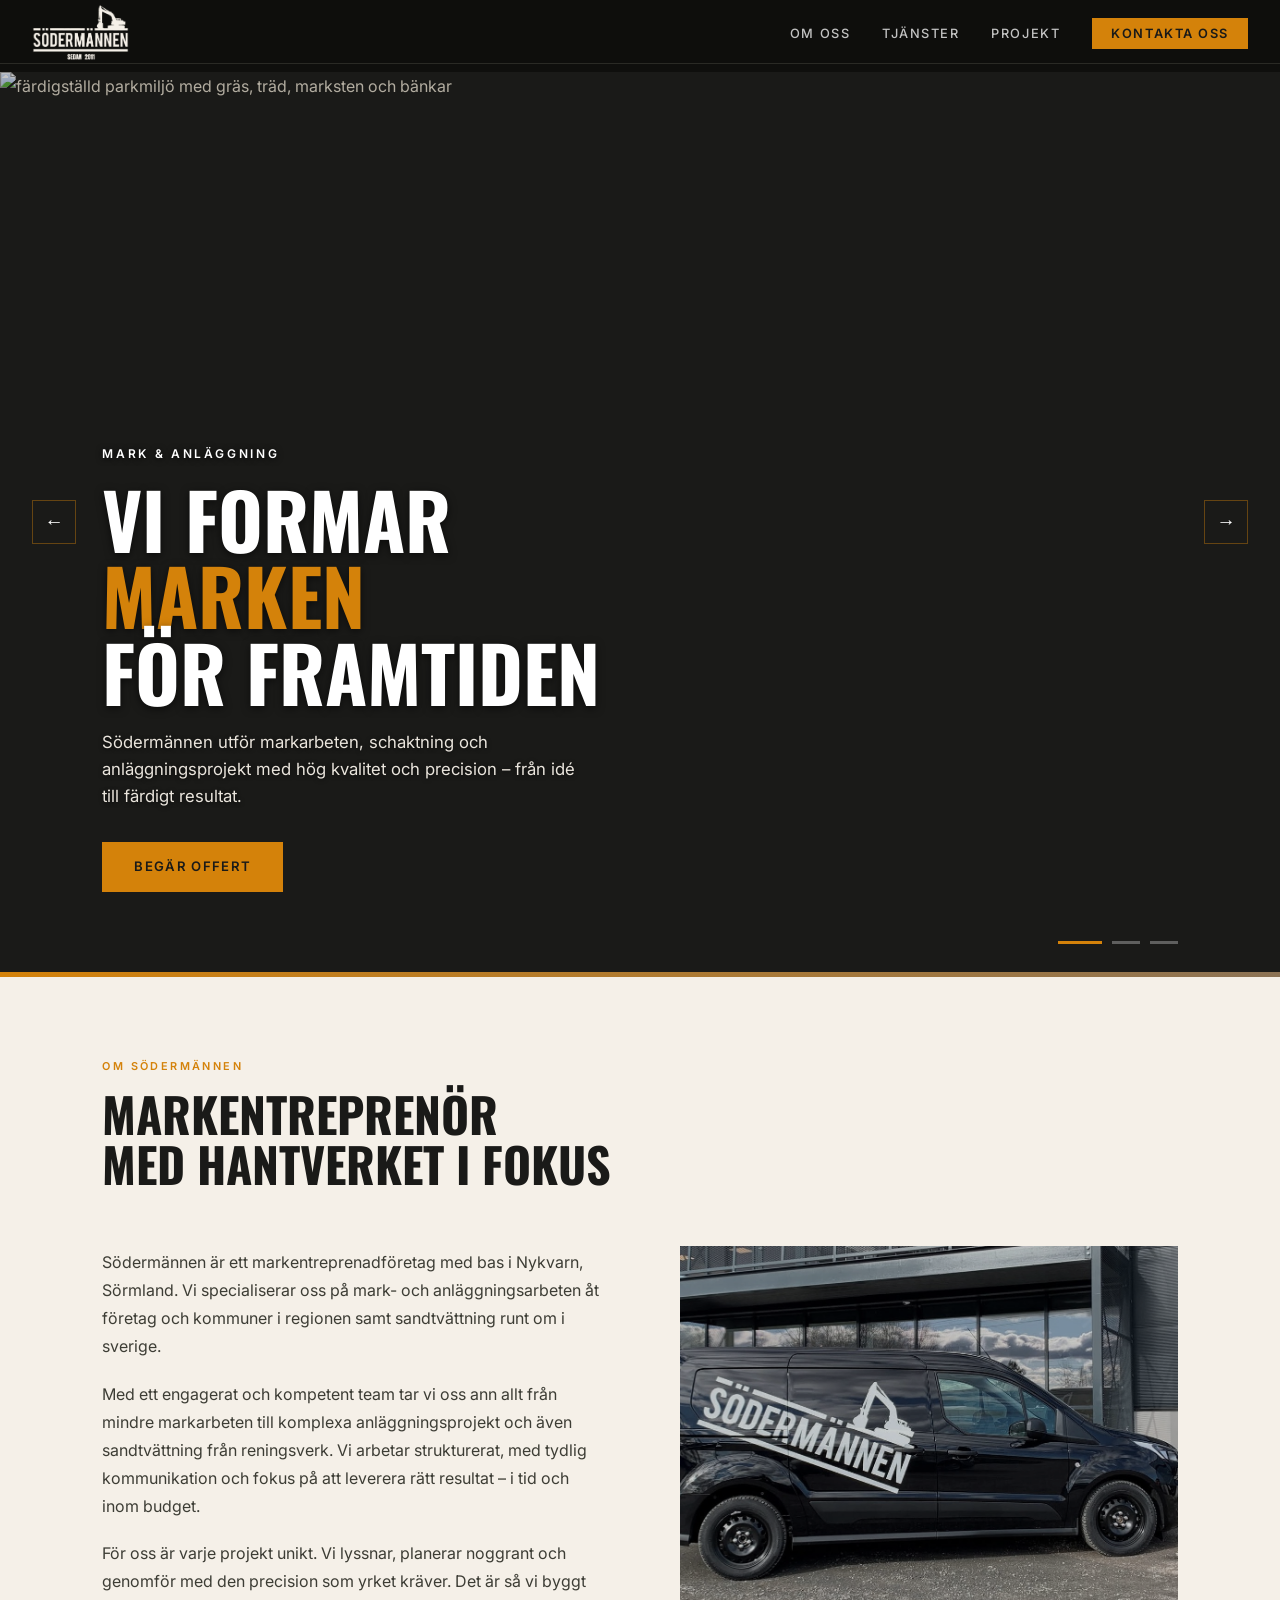
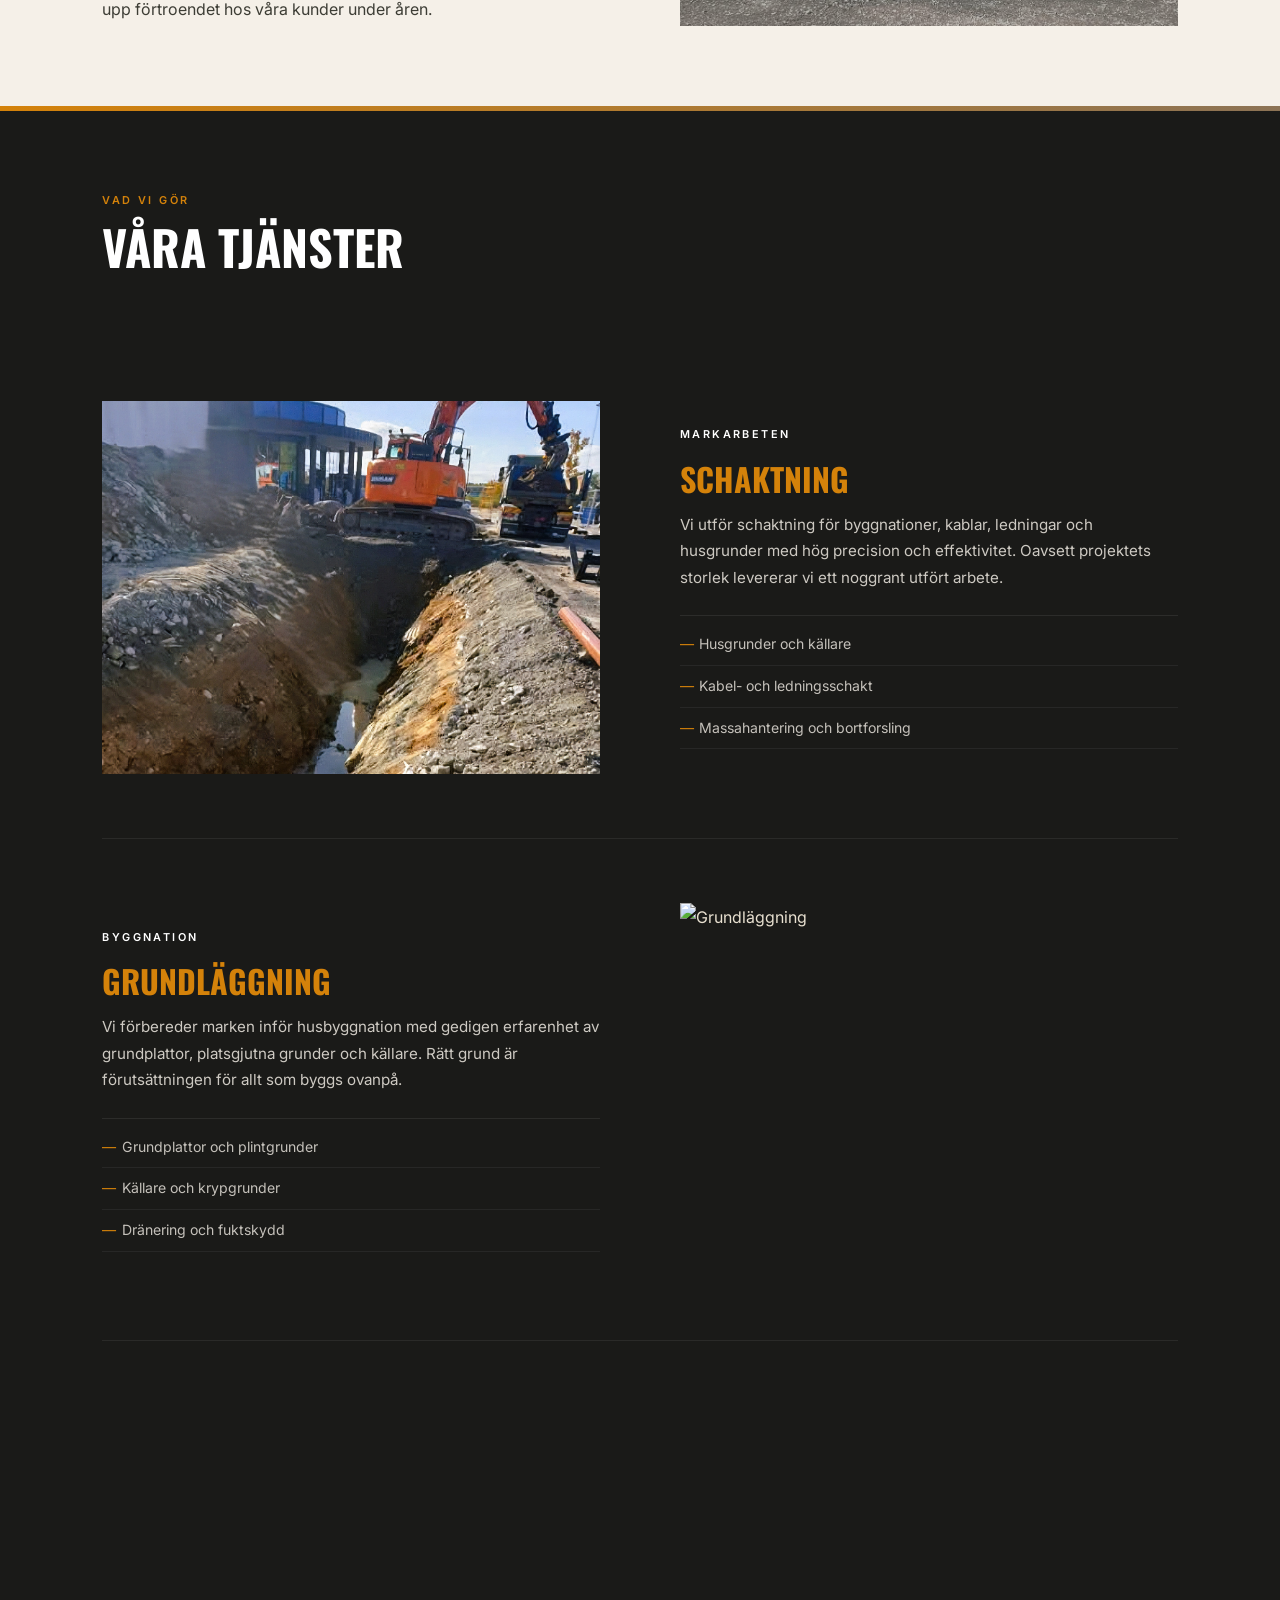
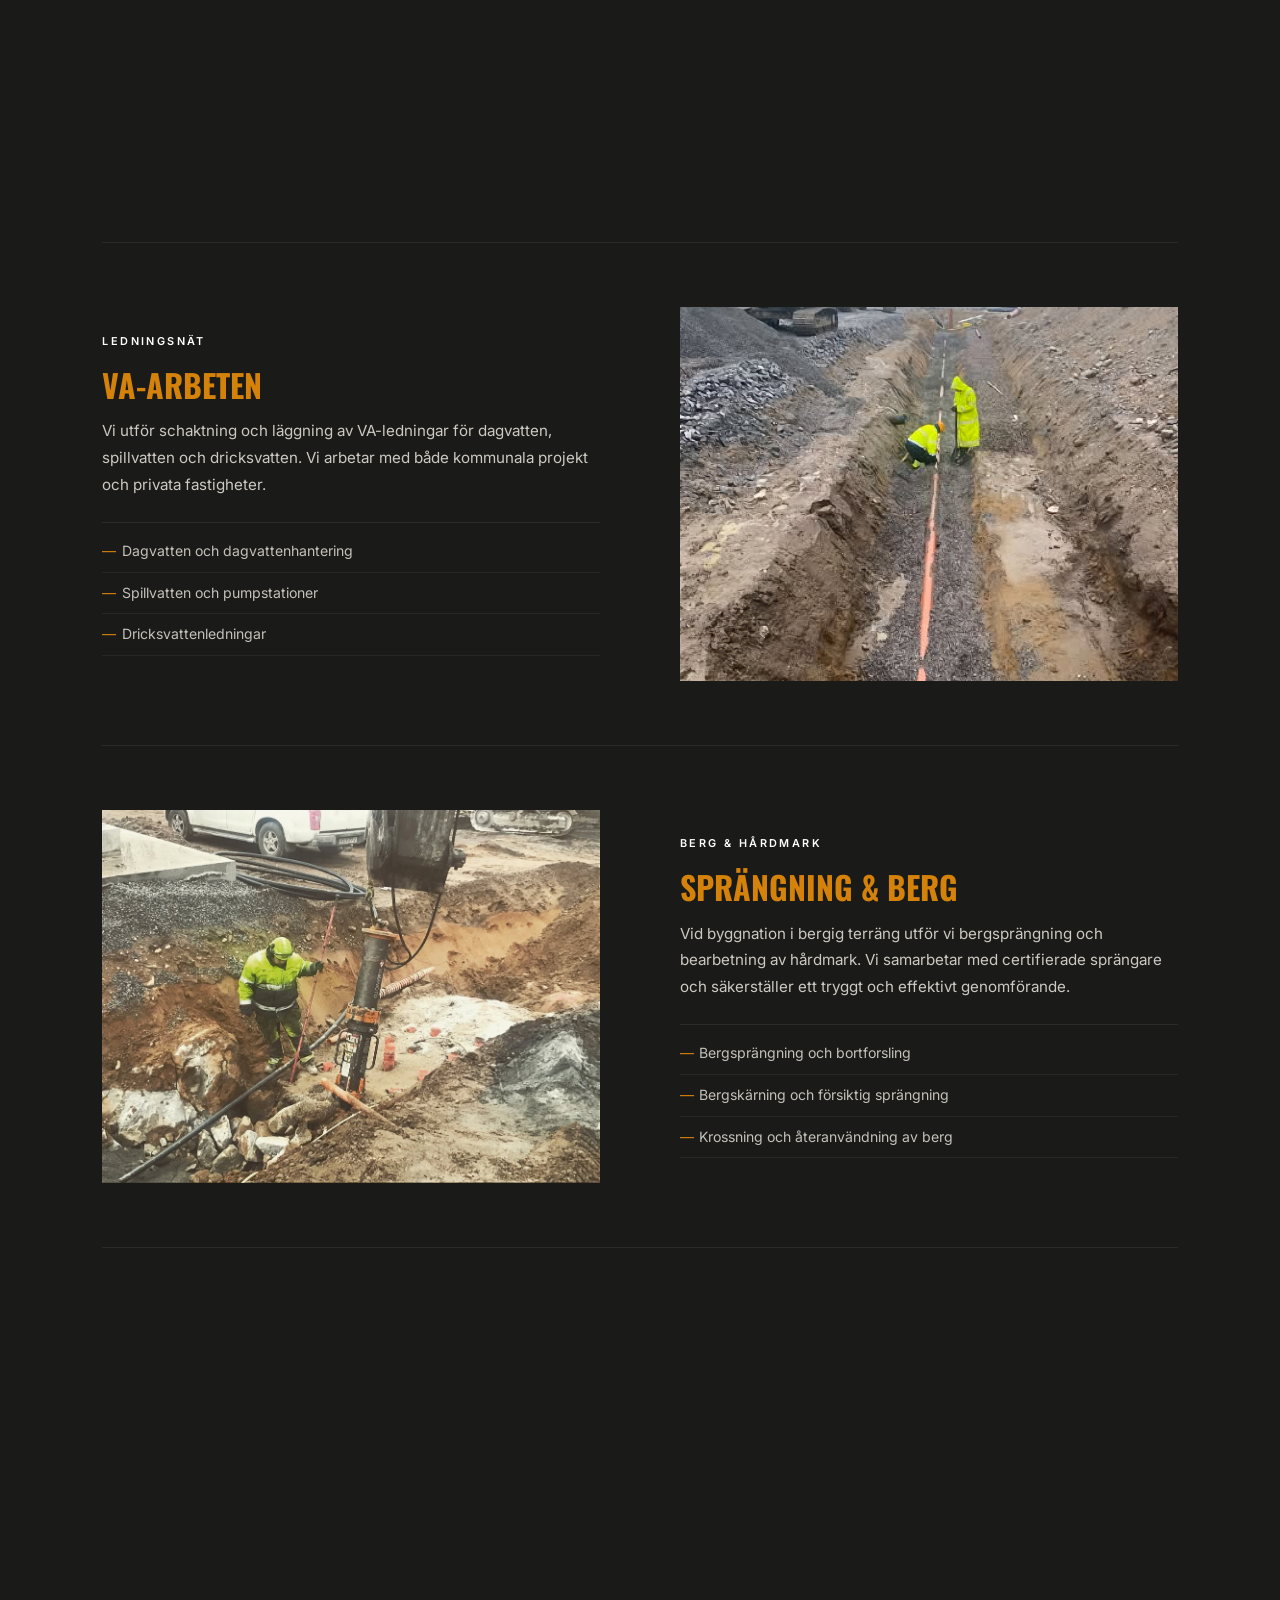
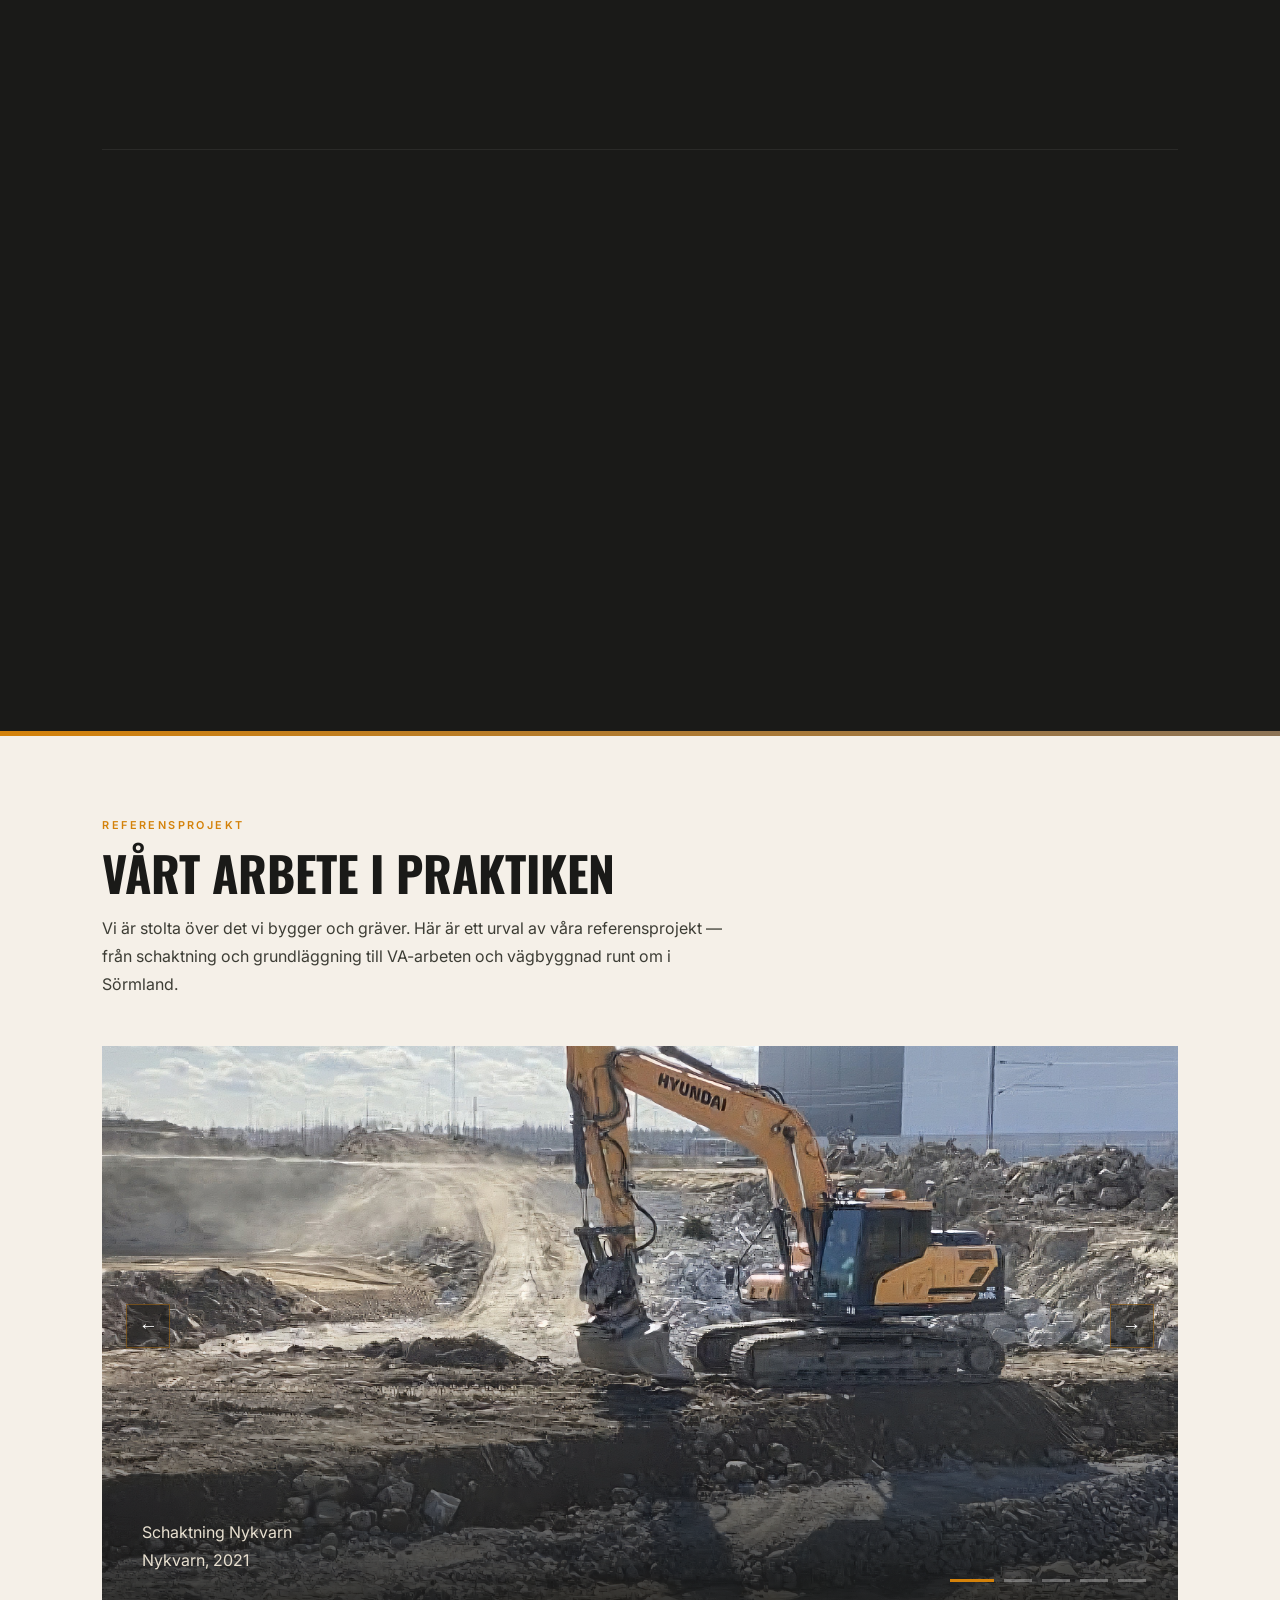
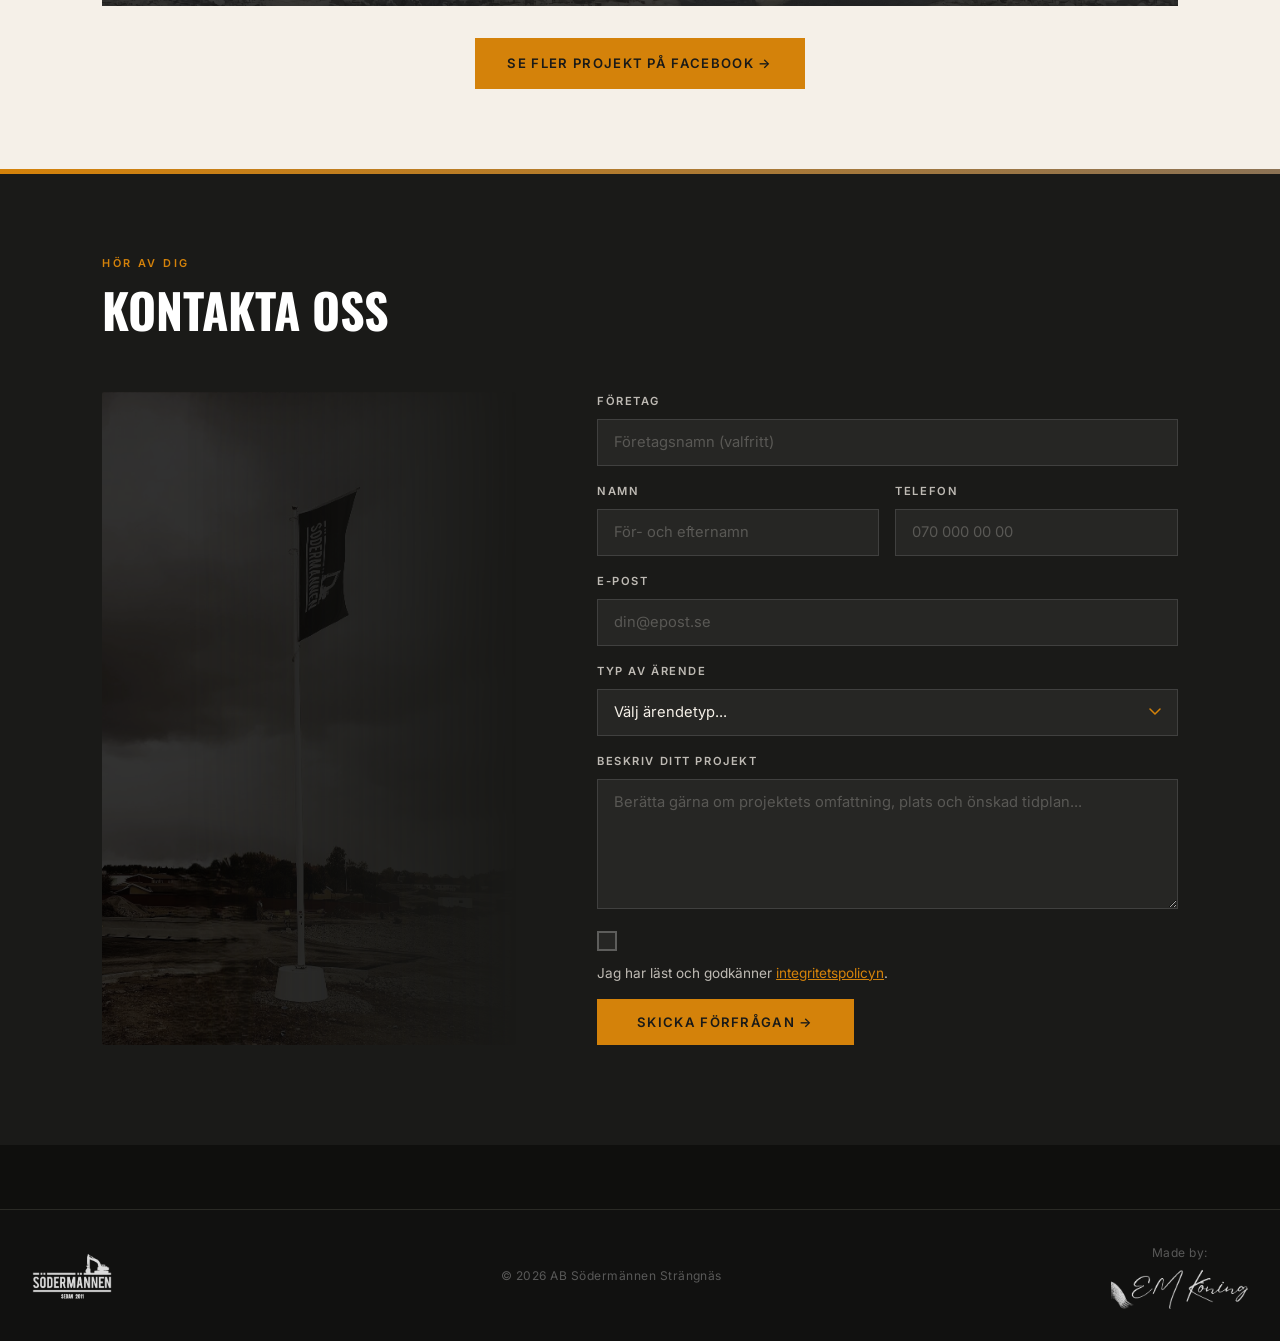
==== commit 73f807c6: "added animation in the service section" ====
--- a/index.html
+++ b/index.html
@@ -773,6 +773,20 @@
         { passive: true },
       );
 
+      const serviceRows = document.querySelectorAll(".service-row");
+      const rowObserver = new IntersectionObserver(
+        (entries) => {
+          entries.forEach((entry) => {
+            if (entry.isIntersecting) {
+              entry.target.classList.add("in-view");
+              rowObserver.unobserve(entry.target);
+            }
+          });
+        },
+        { threshold: 0.2 },
+      );
+
+      serviceRows.forEach((row) => rowObserver.observe(row));
       // ── Kontaktformulär: sessionStorage ──
       const formFields = [
         "company",
@@ -827,7 +841,9 @@
 
           const avsandare = foretag ? foretag + " / " + namn : namn;
           const subject = encodeURIComponent(
-            avsandare + (arende ? " – " + arende : ""),
+            "Meddelande från hemsidan – " +
+              avsandare +
+              (arende ? " – " + arende : ""),
           );
           const body = encodeURIComponent(
             "Företag: " +
@@ -930,7 +946,7 @@
         },
         { threshold: 0.12 },
       );
-      document.querySelectorAll(".stat-box, .contact-item").forEach((el) => {
+      document.querySelectorAll(".contact-item").forEach((el) => {
         el.style.opacity = "0";
         el.style.transform = "translateY(24px)";
         el.style.transition = "opacity 0.5s ease, transform 0.5s ease";
--- a/style.css
+++ b/style.css
@@ -416,6 +416,37 @@
 }
 .service-img-wrap:hover .service-img {
   transform: scale(1.04);
+}
+.service-img-wrap,
+.service-content {
+  opacity: 0;
+  transition:
+    opacity 0.6s ease,
+    transform 0.6s ease;
+}
+
+.service-row:not(.service-row--reverse) .service-img-wrap {
+  transform: translateX(-60px);
+}
+.service-row:not(.service-row--reverse) .service-content {
+  transform: translateX(60px);
+}
+
+.service-row--reverse .service-img-wrap {
+  transform: translateX(60px);
+}
+.service-row--reverse .service-content {
+  transform: translateX(-60px);
+}
+
+.service-row.in-view .service-img-wrap,
+.service-row.in-view .service-content {
+  opacity: 1;
+  transform: translateX(0);
+}
+
+.service-row.in-view .service-content {
+  transition-delay: 0.12s;
 }
 
 .service-content {
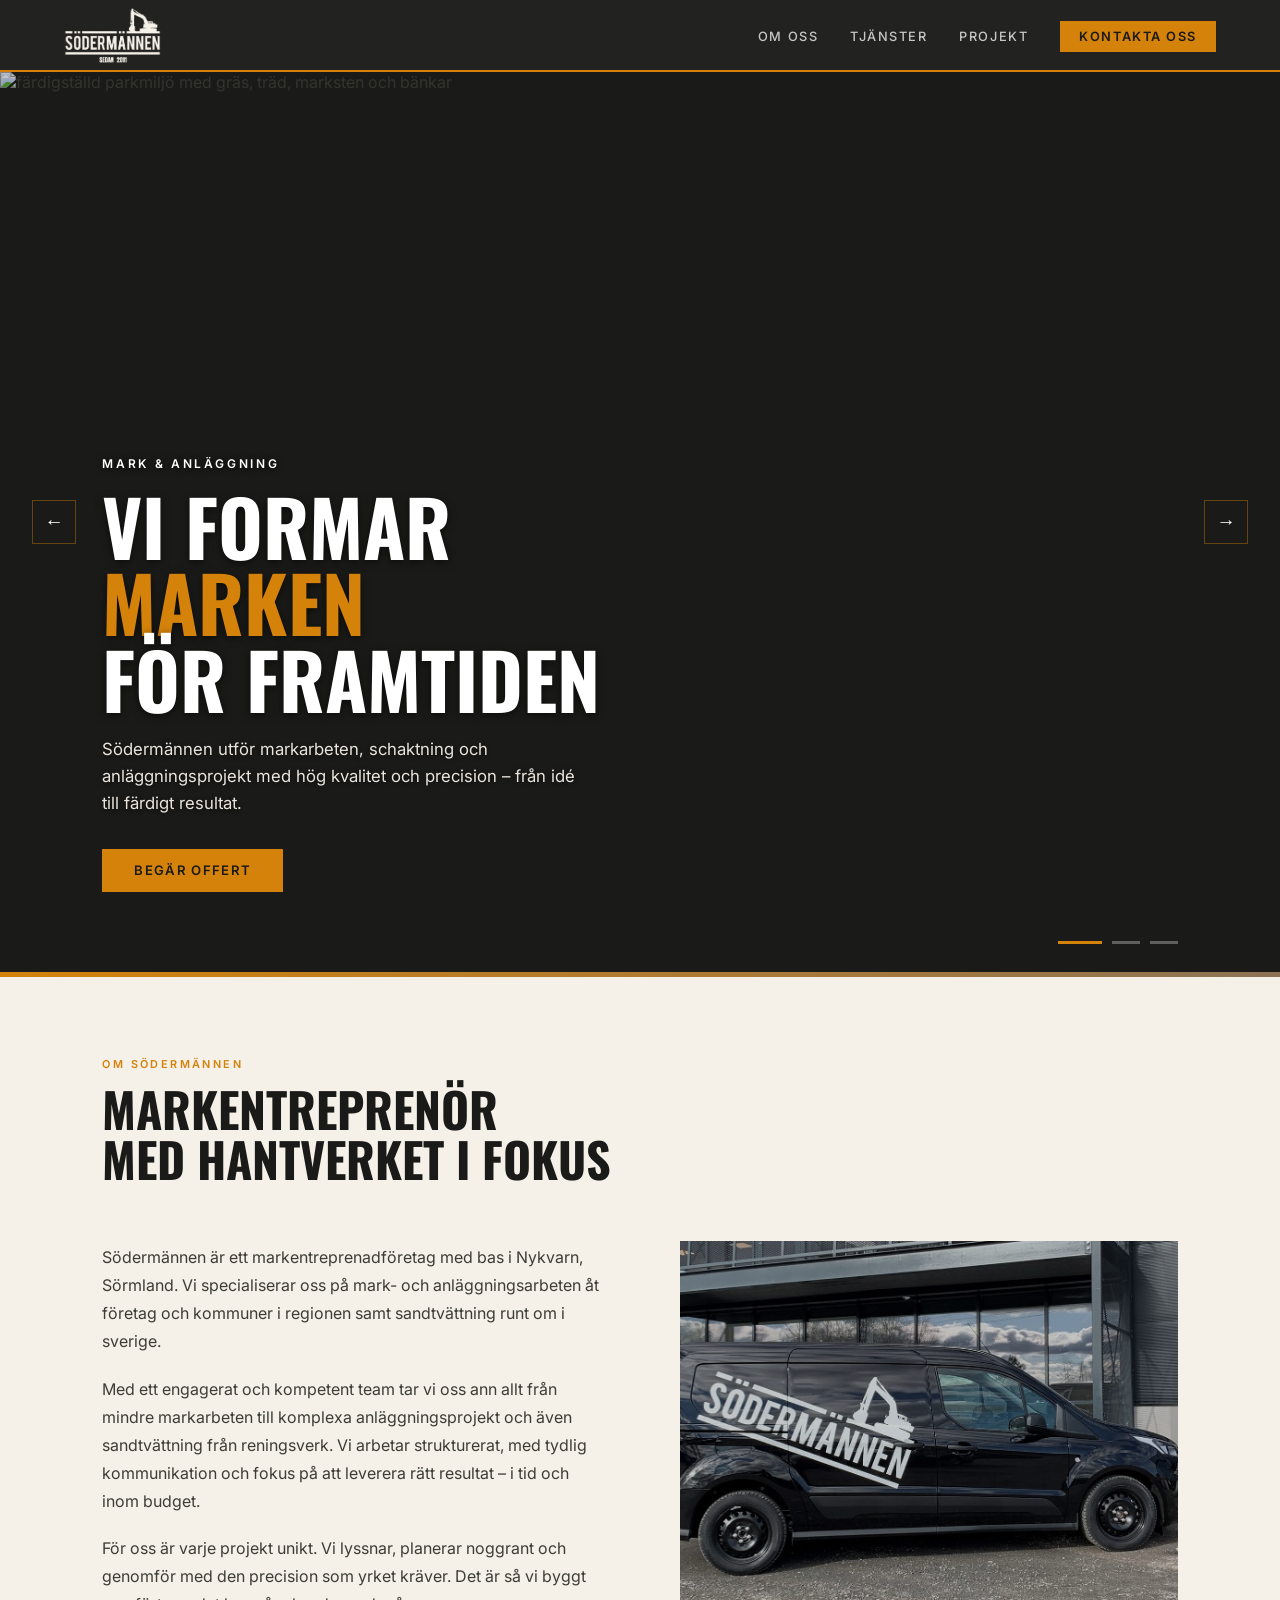
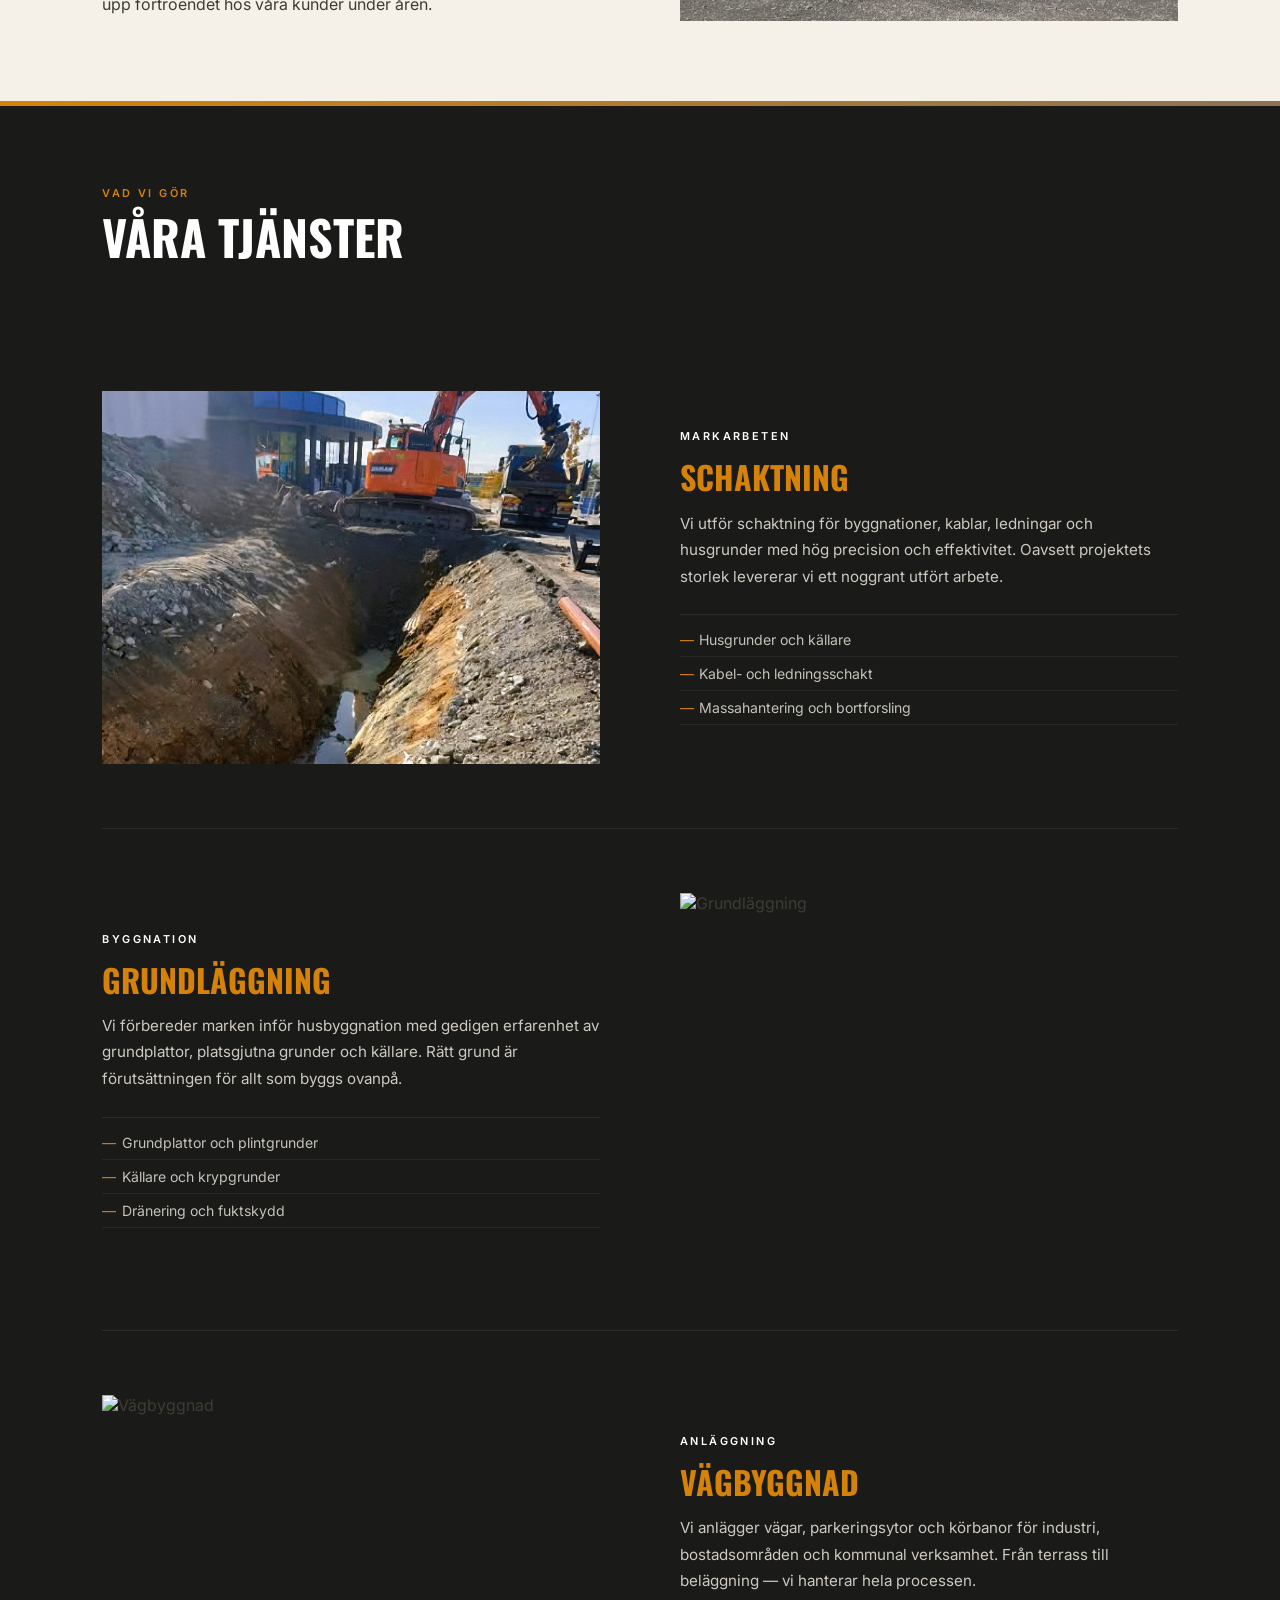
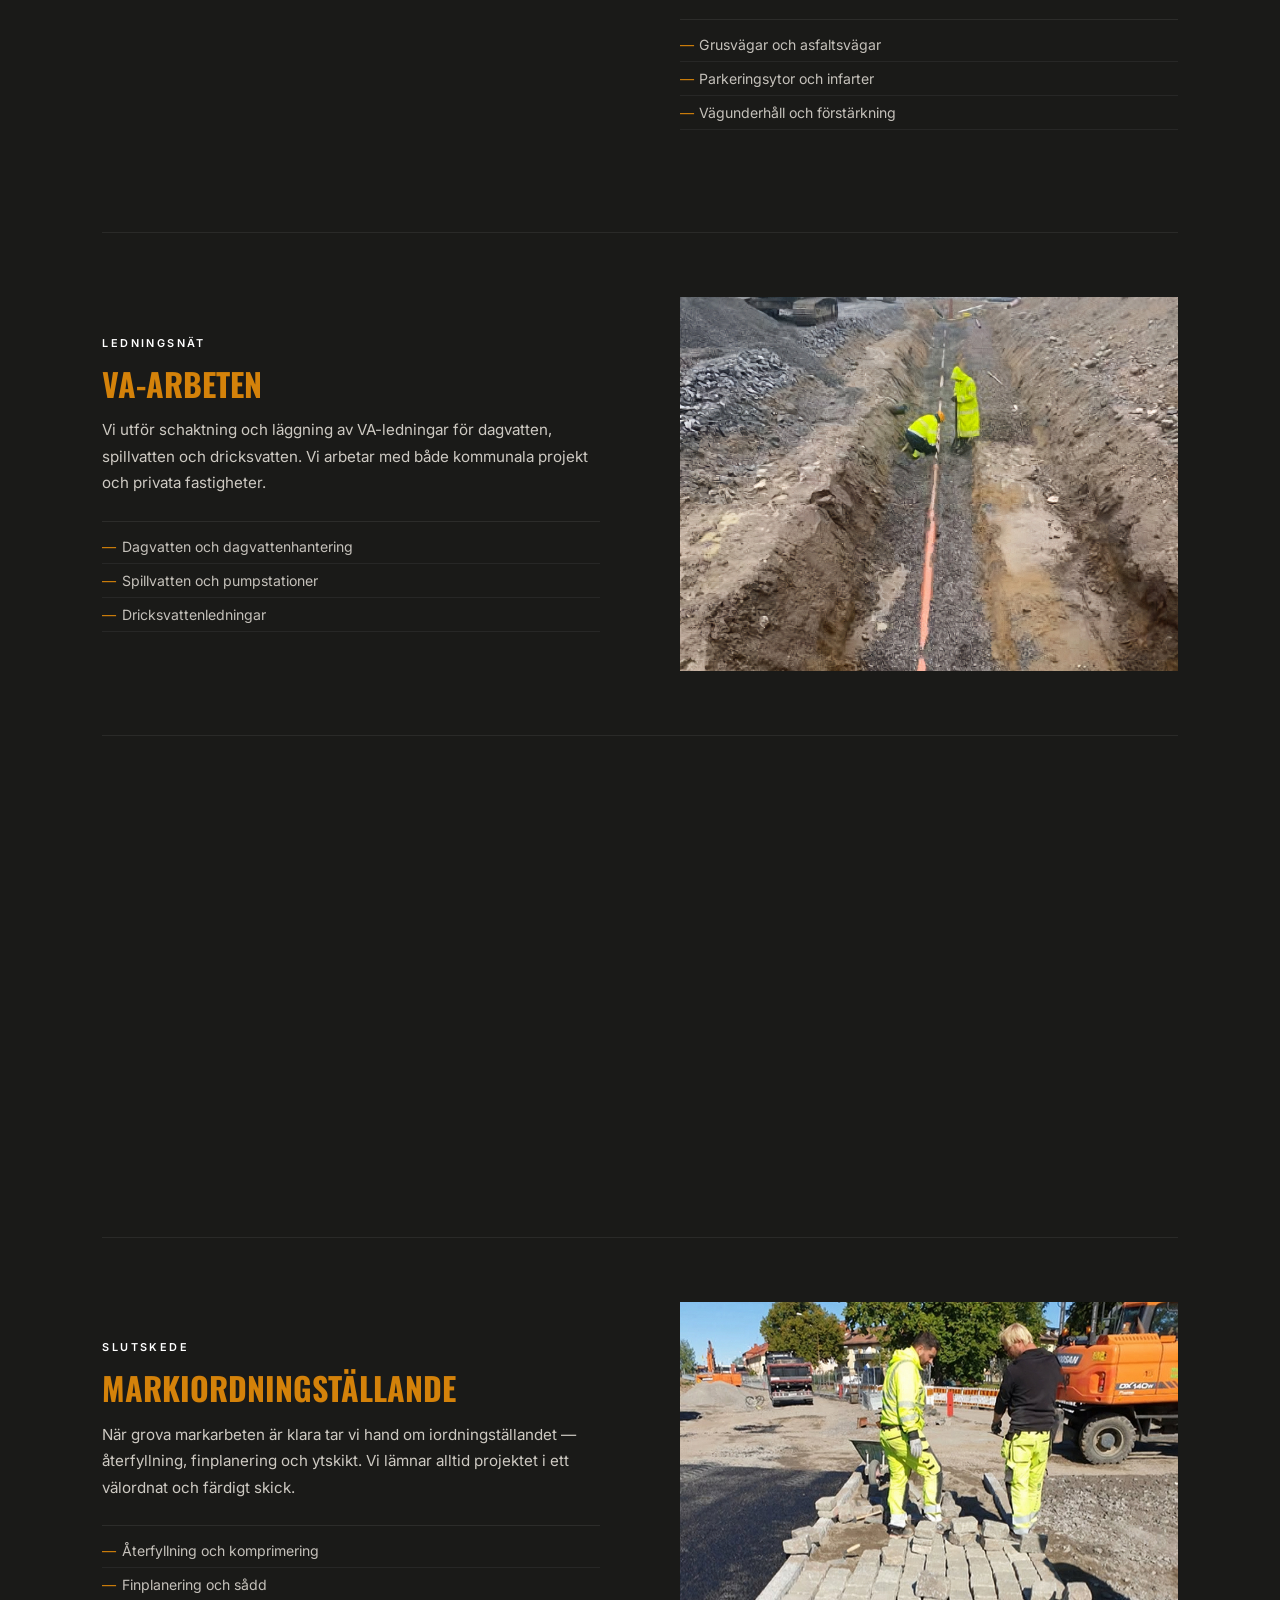
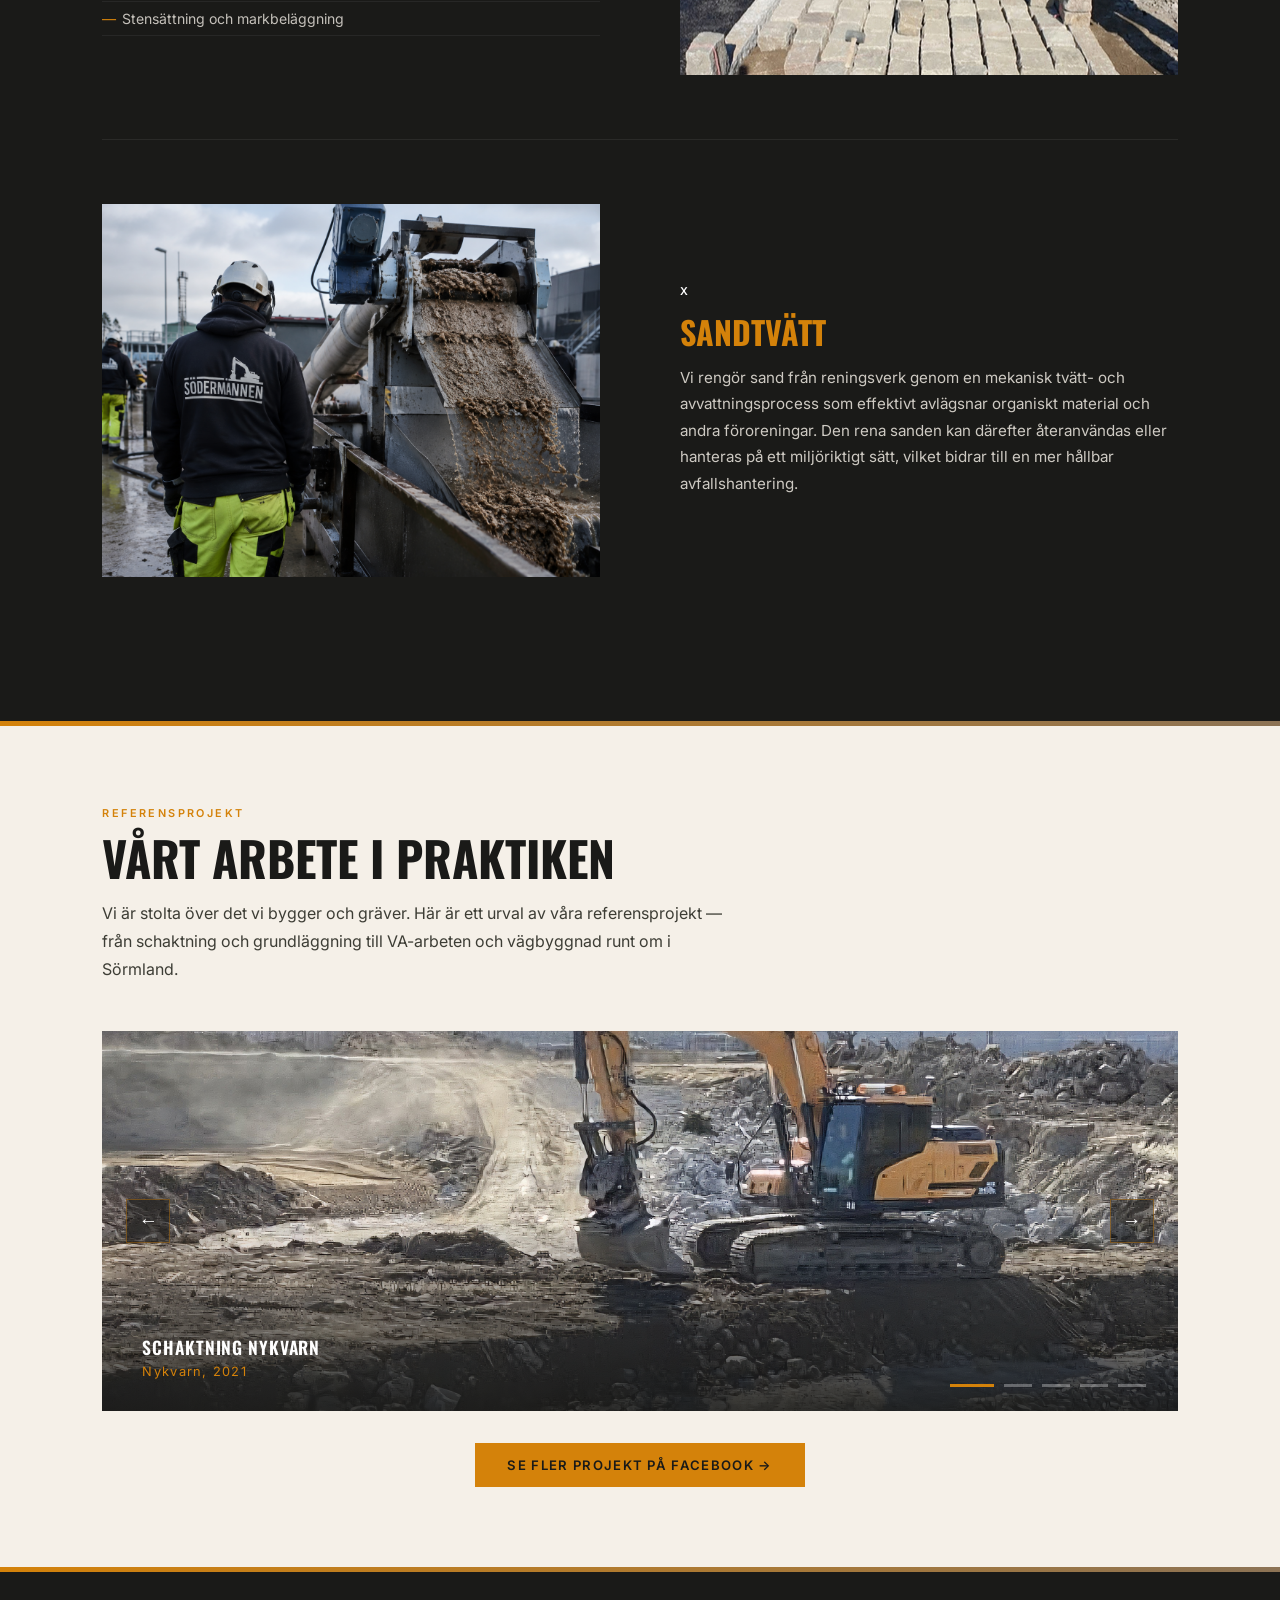
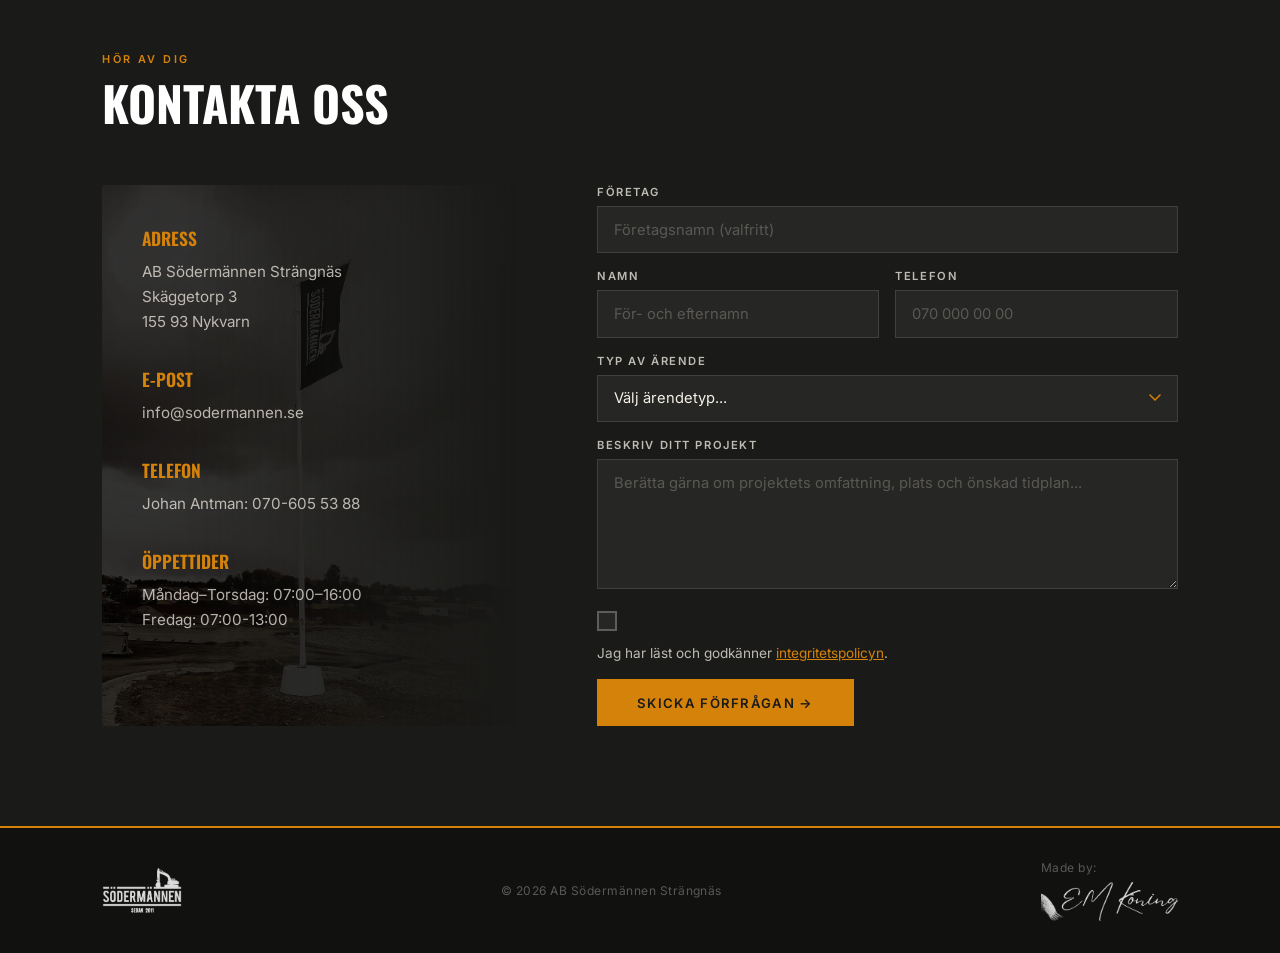
==== commit 8ce2d538: "updated footer html and css" ====
--- a/index.html
+++ b/index.html
@@ -575,26 +575,15 @@
             <div class="contact-item">
               <h3>Telefon</h3>
               <p>
-                Johan Antmann:
+                Johan Antman:
                 <a href="tel:+46706055388"
                   ><span class="contact-telefon"> </span>070-605 53 88</a
                 >
               </p>
             </div>
             <div class="contact-item">
-              <h3>Webb</h3>
-              <p>
-                <a
-                  href="https://www.sodermannen.se"
-                  target="_blank"
-                  rel="noopener"
-                  >sodermannen.se</a
-                >
-              </p>
-            </div>
-            <div class="contact-item">
               <h3>Öppettider</h3>
-              <p>Måndag–Torsdag: 07:00–17:00 <br />Fredag: 07:00-13:00</p>
+              <p>Måndag–Torsdag: 07:00–16:00 <br />Fredag: 07:00-13:00</p>
             </div>
           </div>
         </div>
@@ -630,16 +619,7 @@
               />
             </div>
           </div>
-          <div class="form-group">
-            <label for="email">E-post</label>
-            <input
-              type="email"
-              id="email"
-              name="email"
-              placeholder="din@epost.se"
-              required
-            />
-          </div>
+
           <div class="form-group">
             <label for="type">Typ av ärende</label>
             <select id="type" name="type">
@@ -649,6 +629,7 @@
               <option value="Grundläggning">Grundläggning</option>
               <option value="VA-arbeten">VA-arbeten</option>
               <option value="Vägbyggnad">Vägbyggnad</option>
+              <option value="Vägbyggnad">Sandtvätt</option>
               <option value="Övrigt">Övrigt</option>
             </select>
           </div>
@@ -788,14 +769,7 @@
 
       serviceRows.forEach((row) => rowObserver.observe(row));
       // ── Kontaktformulär: sessionStorage ──
-      const formFields = [
-        "company",
-        "name",
-        "phone",
-        "email",
-        "type",
-        "message",
-      ];
+      const formFields = ["company", "name", "phone", "type", "message"];
 
       function restoreFormData() {
         formFields.forEach(function (id) {
@@ -825,13 +799,12 @@
           const foretag = document.getElementById("company").value.trim();
           const namn = document.getElementById("name").value.trim();
           const telefon = document.getElementById("phone").value.trim();
-          const epost = document.getElementById("email").value.trim();
           const arende = document.getElementById("type").value.trim();
           const meddelande = document.getElementById("message").value.trim();
           const gdpr = document.getElementById("gdpr").checked;
 
-          if (!namn || !epost || !meddelande) {
-            alert("Fyll i namn, e-post och meddelande innan du skickar.");
+          if (!namn || !meddelande) {
+            alert("Fyll i namn och meddelande innan du skickar.");
             return;
           }
           if (!gdpr) {
@@ -854,9 +827,6 @@
               "\n" +
               "Telefon: " +
               (telefon || "Ej angivet") +
-              "\n" +
-              "E-post: " +
-              epost +
               "\n" +
               "Ärendetyp: " +
               (arende || "Ej vald") +
--- a/style.css
+++ b/style.css
@@ -539,13 +539,13 @@
   position: relative;
   margin-top: 3rem;
   overflow: hidden;
-  height: 560px;
+  height: 380px;
   background: var(--black);
 }
 
 @media (max-width: 600px) {
   .proj-slideshow {
-    height: 320px;
+    height: 220px;
   }
 }
 
@@ -667,6 +667,21 @@
 
 .gallery-note {
   display: none;
+}
+.project-label {
+  font-family: "Oswald", sans-serif;
+  font-size: 1.1rem;
+  font-weight: 600;
+  color: var(--white);
+  text-transform: uppercase;
+  letter-spacing: 0.05em;
+}
+
+.project-location {
+  font-size: 0.8rem;
+  color: var(--amber);
+  letter-spacing: 0.1em;
+  margin-top: 0.3rem;
 }
 
 /* ── KONTAKT ── */
@@ -941,6 +956,36 @@
 
 /* ── RESPONSIVE ── */
 @media (max-width: 900px) {
+  :root {
+    --nav-h: 80px;
+  }
+
+  nav {
+    height: var(--nav-h);
+    padding: 0 5%;
+    position: fixed;
+    top: 0;
+    left: 0;
+    right: 0;
+    transform: translateZ(0);
+    -webkit-transform: translateZ(0);
+    backdrop-filter: none;
+    -webkit-backdrop-filter: none;
+    background: #1a1a18;
+  }
+
+  .logo-img {
+    height: 44px;
+  }
+  .service-img-wrap,
+  .service-content {
+    transform: translateY(20px) !important;
+  }
+
+  .service-row.in-view .service-img-wrap,
+  .service-row.in-view .service-content {
+    transform: translateY(0) !important;
+  }
   .about-grid {
     grid-template-columns: 1fr;
     gap: 2.5rem;
@@ -1022,252 +1067,3 @@
     transition: none;
   }
 }
-
-/* ── INTEGRITETSPOLICY ── */
-*,
-*::before,
-*::after {
-  box-sizing: border-box;
-  margin: 0;
-  padding: 0;
-}
-
-:root {
-  --color-bg: #0f0f0d;
-  --color-surface: #1a1a17;
-  --color-border: #2a2a25;
-  --color-amber: #f5a623;
-  --color-amber-dim: #c47d0e;
-  --color-sand: #d4b483;
-  --color-earth: #8b6914;
-  --color-text: #e8e0d0;
-  --color-muted: #9a9080;
-  --font-display: "Oswald", sans-serif;
-  --font-body: "Inter", sans-serif;
-}
-
-html {
-  scroll-behavior: smooth;
-}
-
-body {
-  background: var(--color-bg);
-  color: var(--color-text);
-  font-family: var(--font-body);
-  font-size: 16px;
-  line-height: 1.75;
-  min-height: 100vh;
-}
-
-nav {
-  position: fixed;
-  top: 0;
-  left: 0;
-  right: 0;
-  z-index: 100;
-  background: rgba(15, 15, 13, 0.95);
-  border-bottom: 1px solid var(--color-border);
-  backdrop-filter: blur(8px);
-  padding: 0 2rem;
-  height: 64px;
-  display: flex;
-  align-items: center;
-  justify-content: space-between;
-}
-
-.nav-logo {
-  font-family: var(--font-display);
-  font-size: 1.3rem;
-  font-weight: 700;
-  letter-spacing: 0.05em;
-  text-decoration: none;
-}
-.nav-logo span:first-child {
-  color: var(--color-amber);
-}
-.nav-logo span:last-child {
-  color: var(--color-text);
-}
-
-.nav-back {
-  font-family: var(--font-display);
-  font-size: 0.85rem;
-  font-weight: 600;
-  letter-spacing: 0.1em;
-  text-transform: uppercase;
-  color: var(--color-bg);
-  background: var(--color-amber);
-  text-decoration: none;
-  padding: 0.45rem 1rem;
-  border-radius: 2px;
-  display: flex;
-  align-items: center;
-  gap: 0.4rem;
-  transition: background 0.2s;
-}
-.nav-back:hover {
-  background: var(--color-amber-dim);
-}
-.nav-back::before {
-  content: "←";
-  font-size: 1rem;
-}
-
-main {
-  max-width: 780px;
-  margin: 0 auto;
-  padding: 120px 2rem 80px;
-}
-
-.page-eyebrow {
-  font-family: var(--font-display);
-  font-size: 0.75rem;
-  font-weight: 600;
-  letter-spacing: 0.2em;
-  text-transform: uppercase;
-  color: var(--color-amber);
-  margin-bottom: 1rem;
-}
-
-.page-title {
-  font-family: var(--font-display);
-  font-size: clamp(2rem, 5vw, 3rem);
-  font-weight: 700;
-  letter-spacing: 0.03em;
-  text-transform: uppercase;
-  color: var(--color-text);
-  line-height: 1.1;
-  margin-bottom: 1rem;
-}
-
-.page-meta {
-  font-size: 0.85rem;
-  color: var(--color-muted);
-  margin-bottom: 3rem;
-  padding-bottom: 2rem;
-  border-bottom: 1px solid var(--color-border);
-}
-
-.earth-divider {
-  width: 100%;
-  height: 6px;
-  background: linear-gradient(
-    90deg,
-    var(--color-bg) 0%,
-    var(--color-earth) 20%,
-    var(--color-amber) 50%,
-    var(--color-earth) 80%,
-    var(--color-bg) 100%
-  );
-  border-radius: 3px;
-  margin: 2.5rem 0;
-  opacity: 0.6;
-}
-
-.policy-section {
-  margin-bottom: 2.5rem;
-}
-
-.policy-section h2 {
-  font-family: var(--font-display);
-  font-size: 1.2rem;
-  font-weight: 600;
-  letter-spacing: 0.08em;
-  text-transform: uppercase;
-  color: var(--color-amber);
-  margin-bottom: 0.75rem;
-}
-
-.policy-section p {
-  color: var(--color-text);
-  margin-bottom: 0.75rem;
-  font-size: 0.95rem;
-}
-
-.policy-section ul {
-  list-style: none;
-  margin: 0.5rem 0 0.75rem 0;
-}
-
-.policy-section ul li {
-  font-size: 0.95rem;
-  color: var(--color-text);
-  padding: 0.25rem 0 0.25rem 1.4rem;
-  position: relative;
-}
-
-.policy-section ul li::before {
-  content: "—";
-  position: absolute;
-  left: 0;
-  color: var(--color-amber);
-  font-weight: 700;
-}
-
-.info-box {
-  background: var(--color-surface);
-  border-left: 3px solid var(--color-amber);
-  border-radius: 0 4px 4px 0;
-  padding: 1.25rem 1.5rem;
-  margin: 1.5rem 0;
-}
-
-.info-box p {
-  margin: 0;
-  font-size: 0.9rem;
-  color: var(--color-sand);
-}
-.info-box strong {
-  color: var(--color-amber);
-}
-
-.contact-block {
-  background: var(--color-surface);
-  border: 1px solid var(--color-border);
-  border-radius: 4px;
-  padding: 1.5rem;
-  margin-top: 1rem;
-}
-
-.contact-block p {
-  margin: 0.2rem 0;
-  font-size: 0.9rem;
-  color: var(--color-sand);
-}
-.contact-block strong {
-  font-family: var(--font-display);
-  font-size: 1rem;
-  letter-spacing: 0.05em;
-  color: var(--color-text);
-  display: block;
-  margin-bottom: 0.5rem;
-}
-.contact-block a {
-  color: var(--color-amber);
-  text-decoration: none;
-}
-.contact-block a:hover {
-  text-decoration: underline;
-}
-
-footer {
-  text-align: center;
-  padding: 2rem;
-  border-top: 1px solid var(--color-border);
-  color: var(--color-muted);
-  font-size: 0.8rem;
-  margin-top: 4rem;
-}
-footer a {
-  color: var(--color-amber);
-  text-decoration: none;
-}
-
-@media (max-width: 600px) {
-  nav {
-    padding: 0 1.25rem;
-  }
-  main {
-    padding: 100px 1.25rem 60px;
-  }
-}
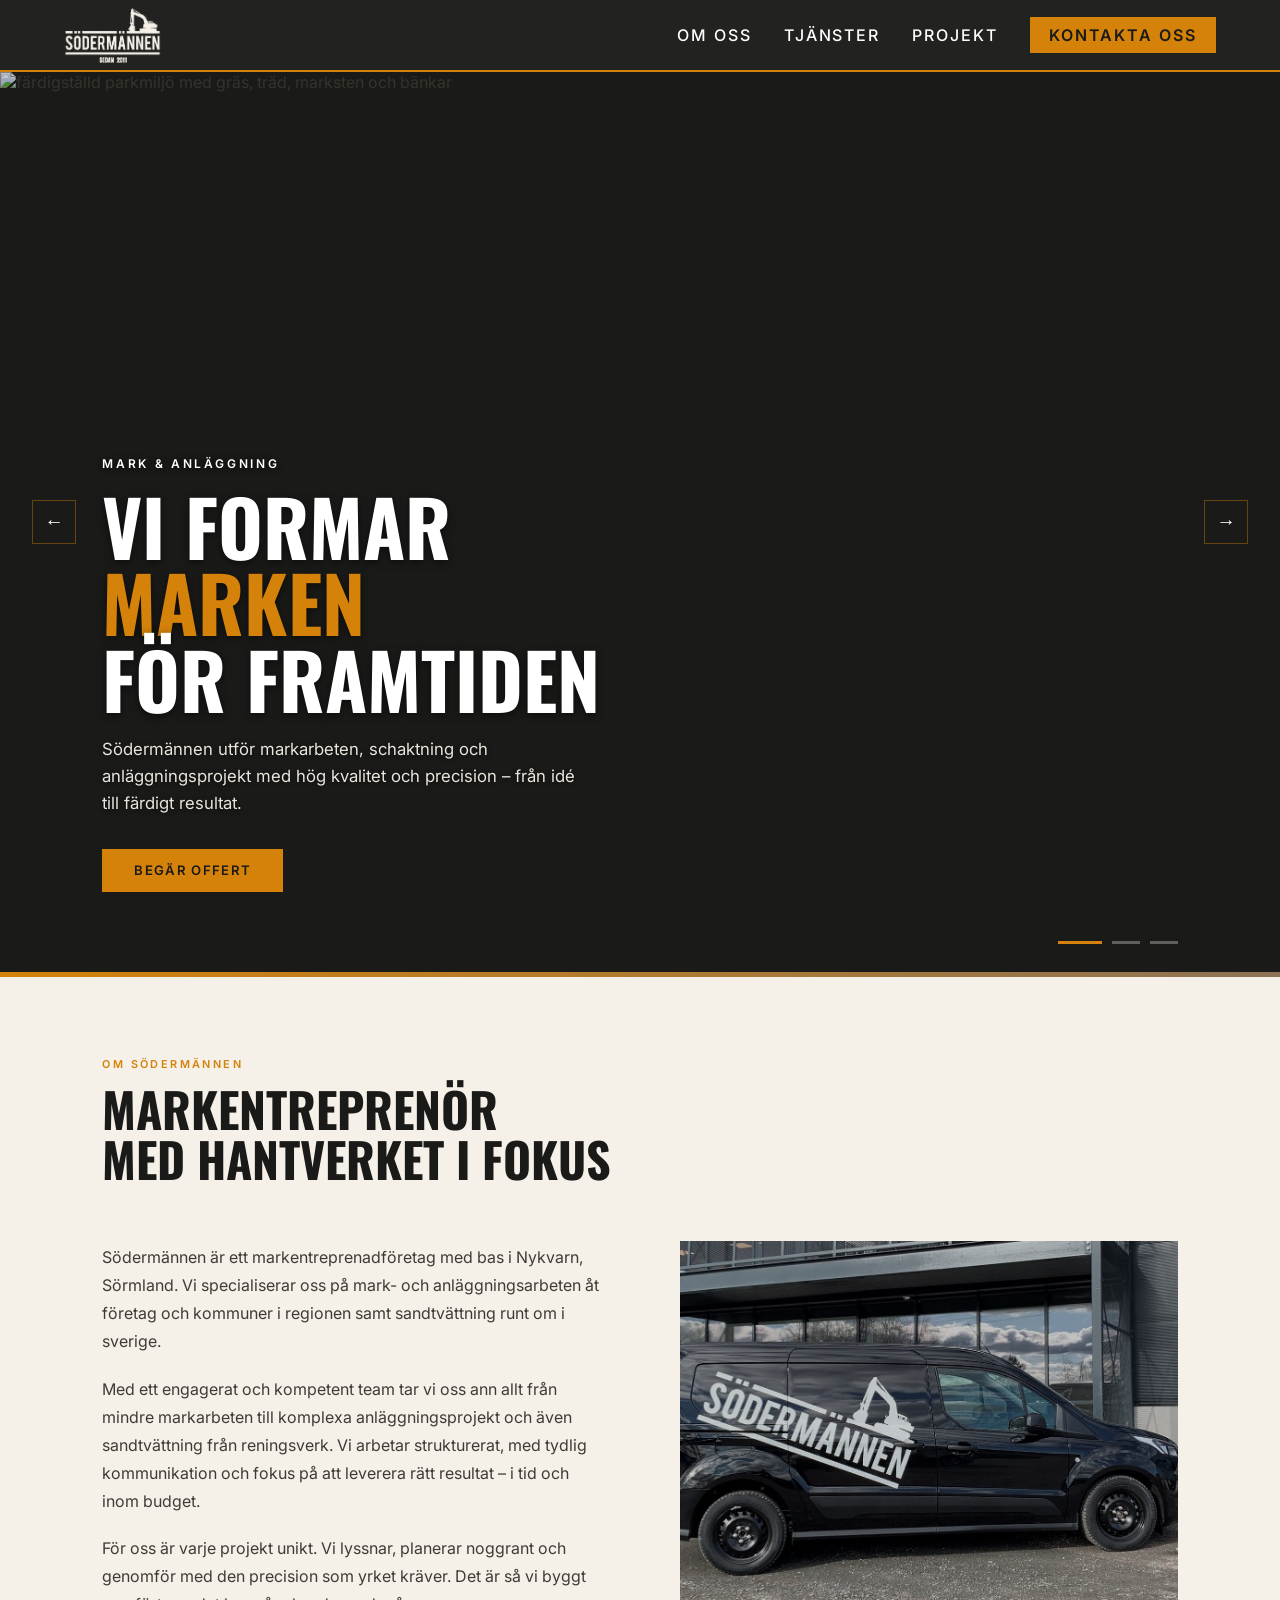
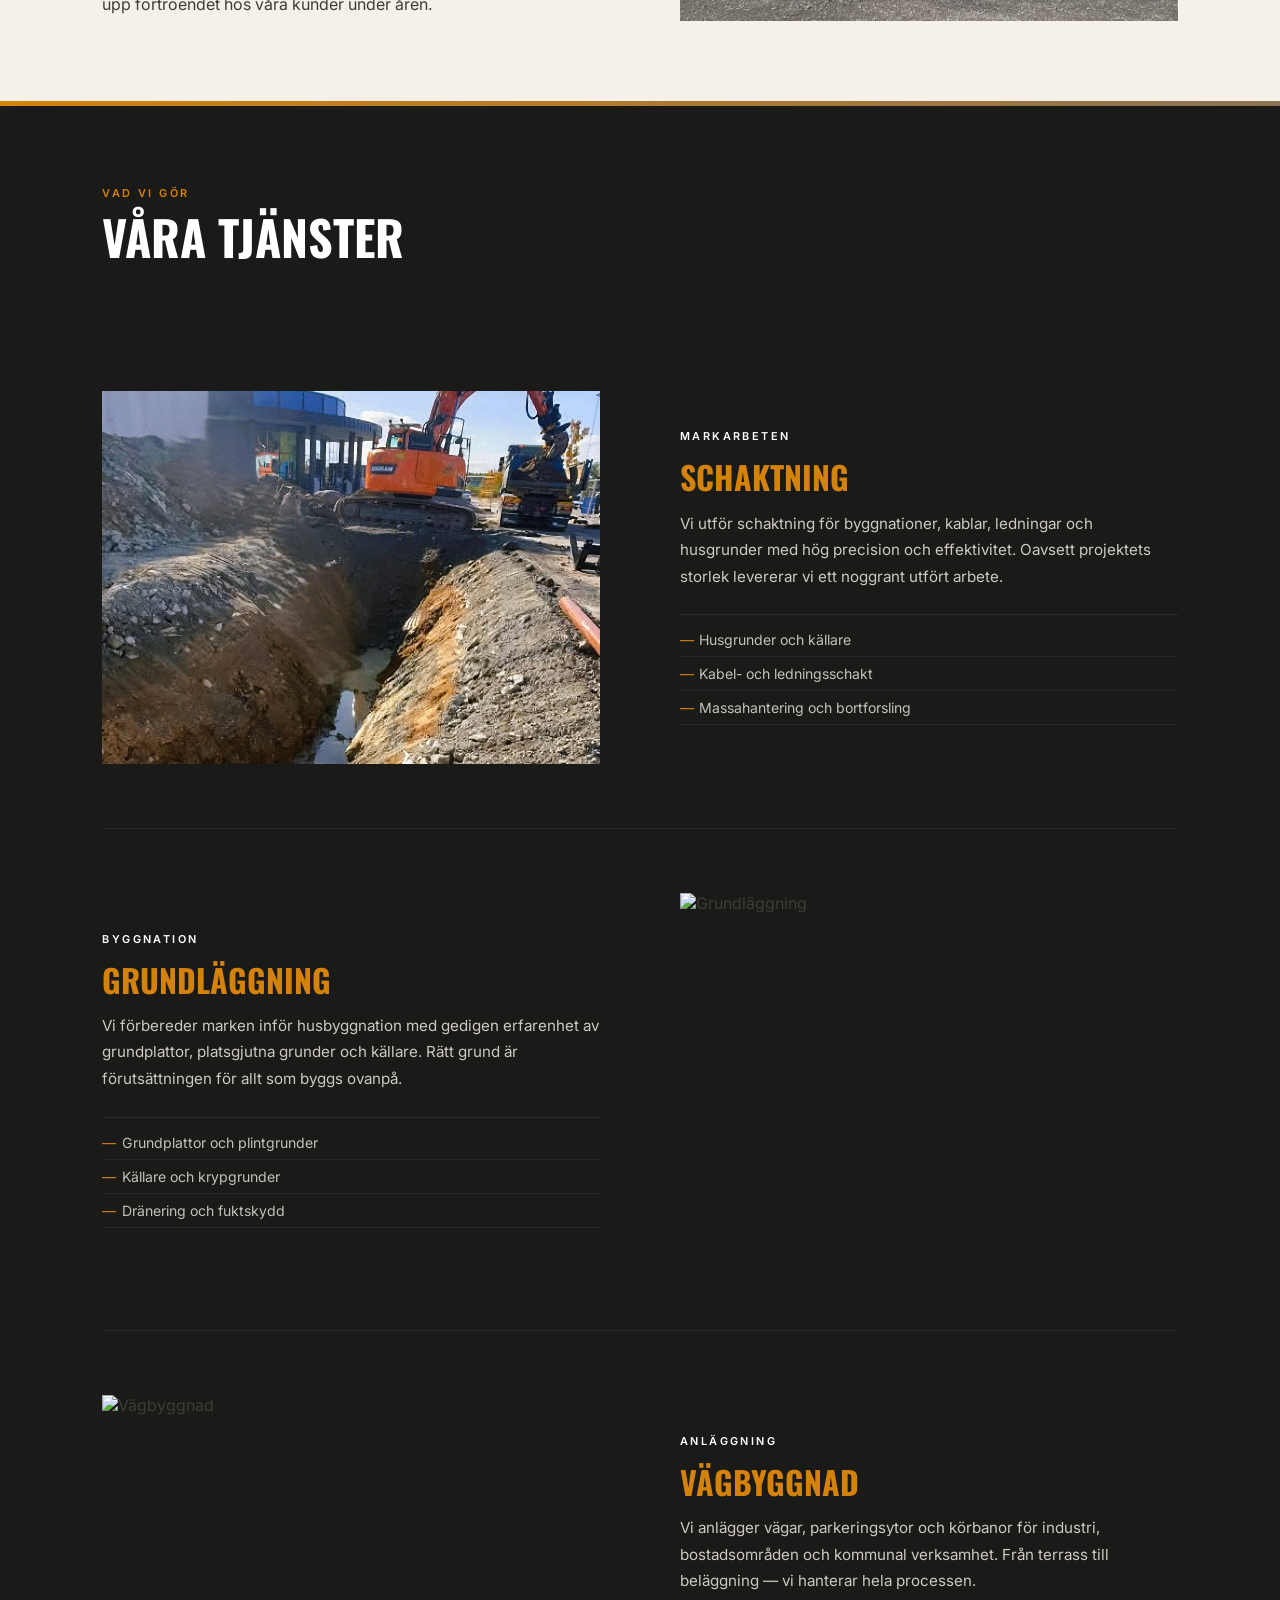
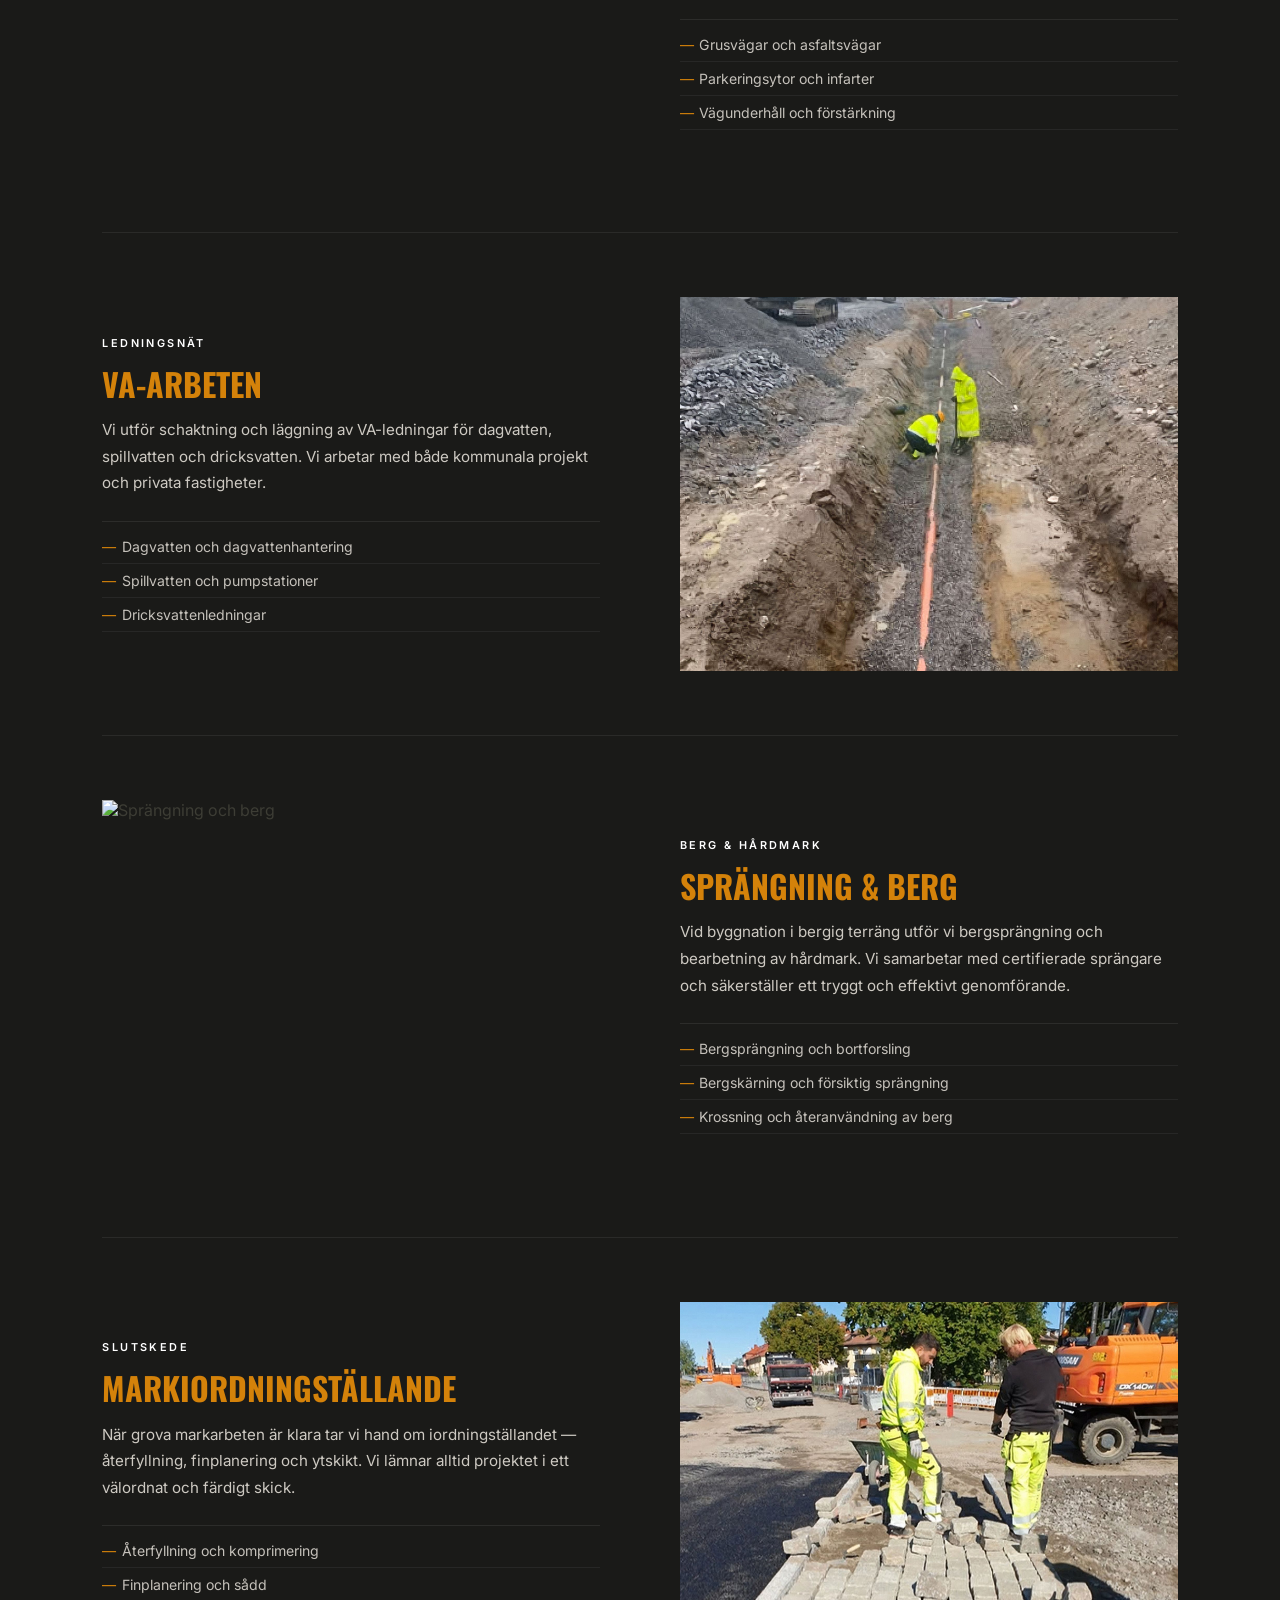
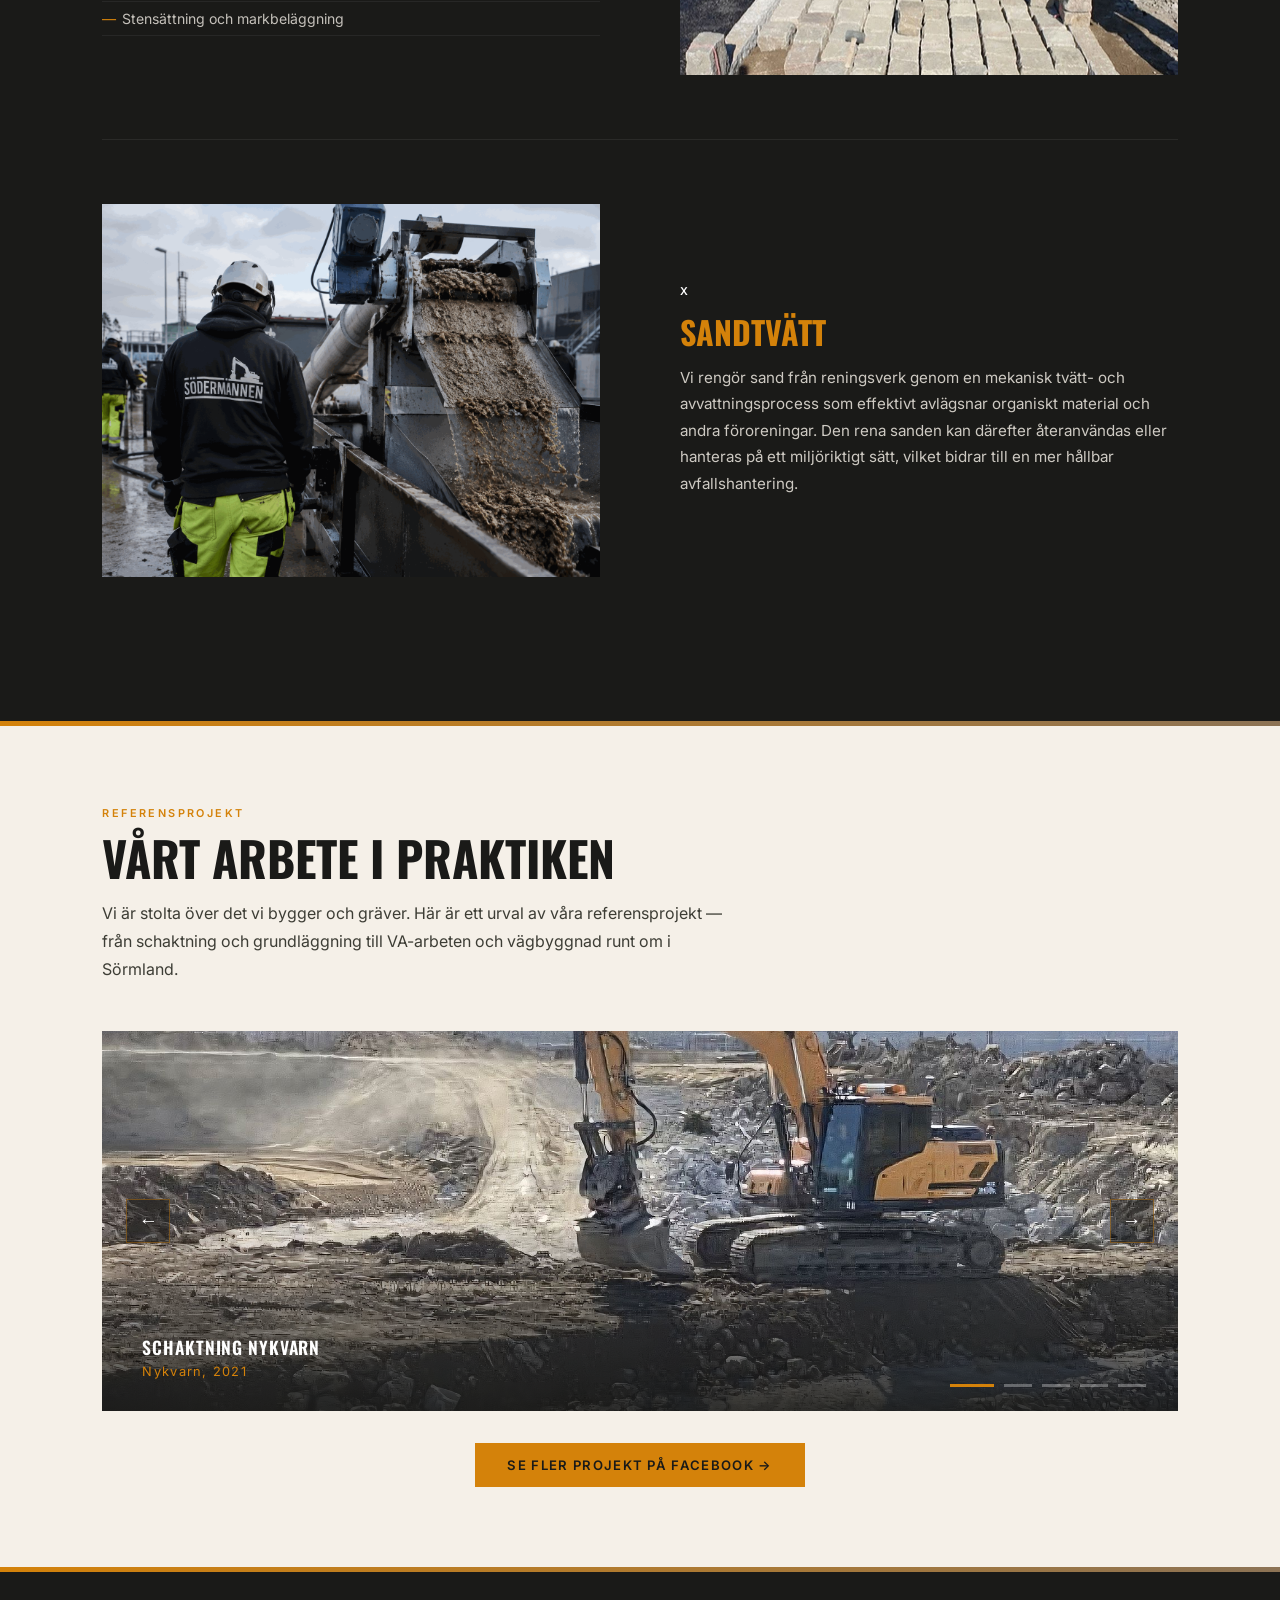
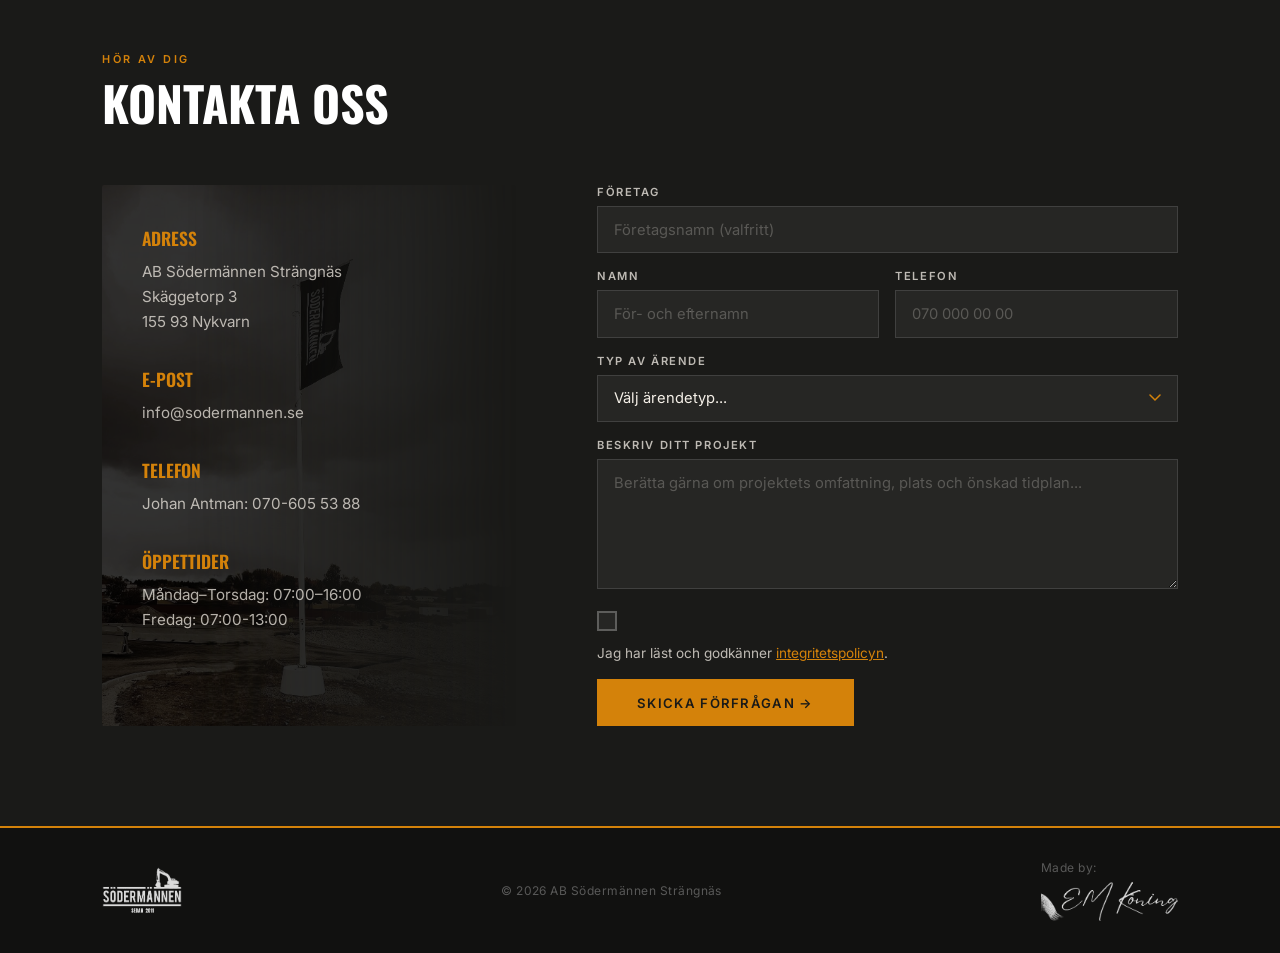
==== commit ff62f5ac: "updated images filename" ====
--- a/index.html
+++ b/index.html
@@ -305,7 +305,7 @@
         <div class="service-row service-row--reverse">
           <div class="service-img-wrap">
             <img
-              src="image/Grundläggning.jpg"
+              src="image/grund.jpg"
               alt="Grundläggning"
               class="service-img"
             />
@@ -377,7 +377,7 @@
         <div class="service-row">
           <div class="service-img-wrap">
             <img
-              src="image/sprängning.jpg"
+              src="image/berg.jpg"
               alt="Sprängning och berg"
               class="service-img"
             />
@@ -467,7 +467,7 @@
         </div>
         <div class="proj-slide">
           <img
-            src="image/Valedning.jpg"
+            src="image/valedning.jpg"
             alt="VA-ledning kommunprojekt"
             class="proj-slide-img"
           />
@@ -478,7 +478,7 @@
         </div>
         <div class="proj-slide">
           <img
-            src="image/Hero3.jpg"
+            src="image/hero3.jpg"
             alt="Grundläggning industri"
             class="proj-slide-img"
           />
@@ -500,7 +500,7 @@
         </div>
         <div class="proj-slide">
           <img
-            src="image/Plattläggning.jpg"
+            src="image/sten.jpg"
             alt="Markiordningställande"
             class="proj-slide-img"
           />
--- a/style.css
+++ b/style.css
@@ -65,11 +65,11 @@
 }
 .nav-links a {
   font-family: "Inter", sans-serif;
-  font-size: 0.8rem;
+  font-size: 1rem;
   font-weight: 500;
   letter-spacing: 0.12em;
   text-transform: uppercase;
-  color: rgba(255, 255, 255, 0.75);
+  color: var(--white);
   text-decoration: none;
   transition: color 0.2s;
 }
@@ -86,7 +86,7 @@
 }
 .nav-cta:hover {
   background: var(--amber-light) !important;
-  color: var(--black) !important;
+  color: var(--white) !important;
 }
 
 .hamburger {
